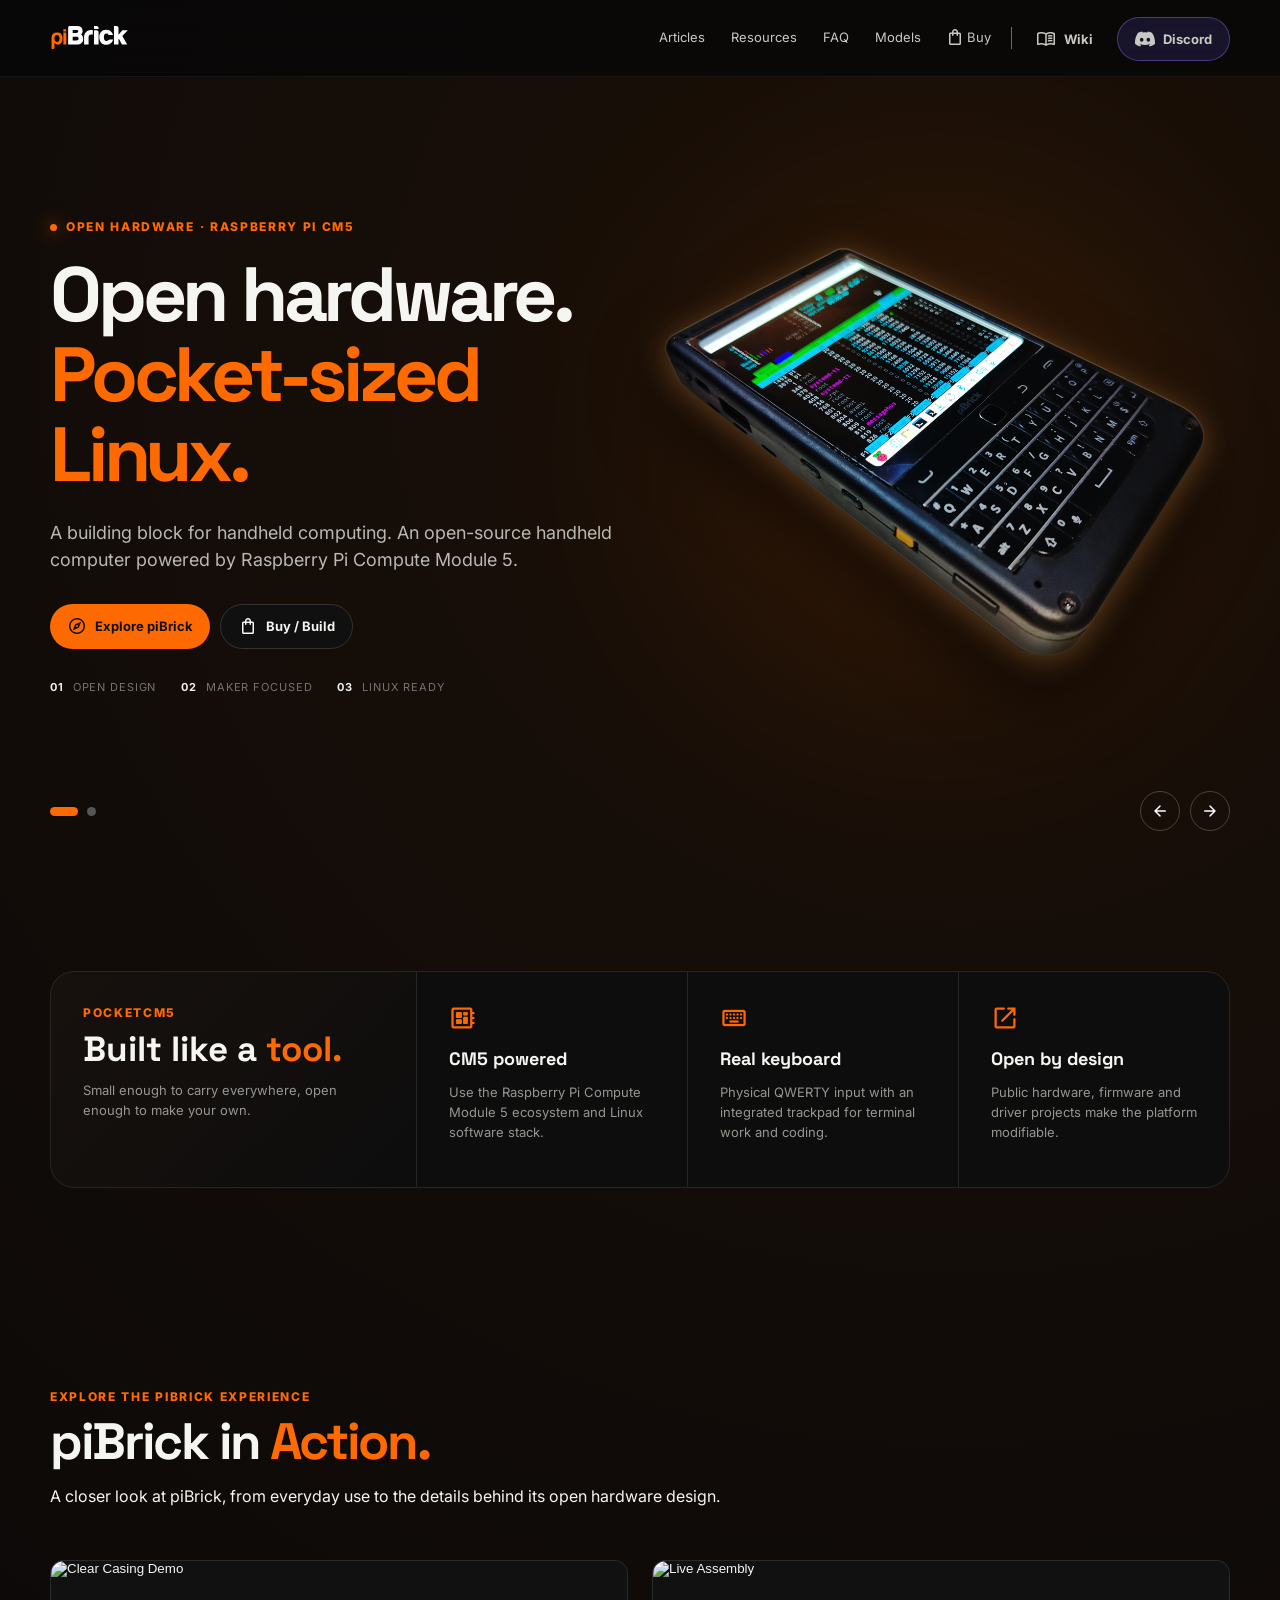
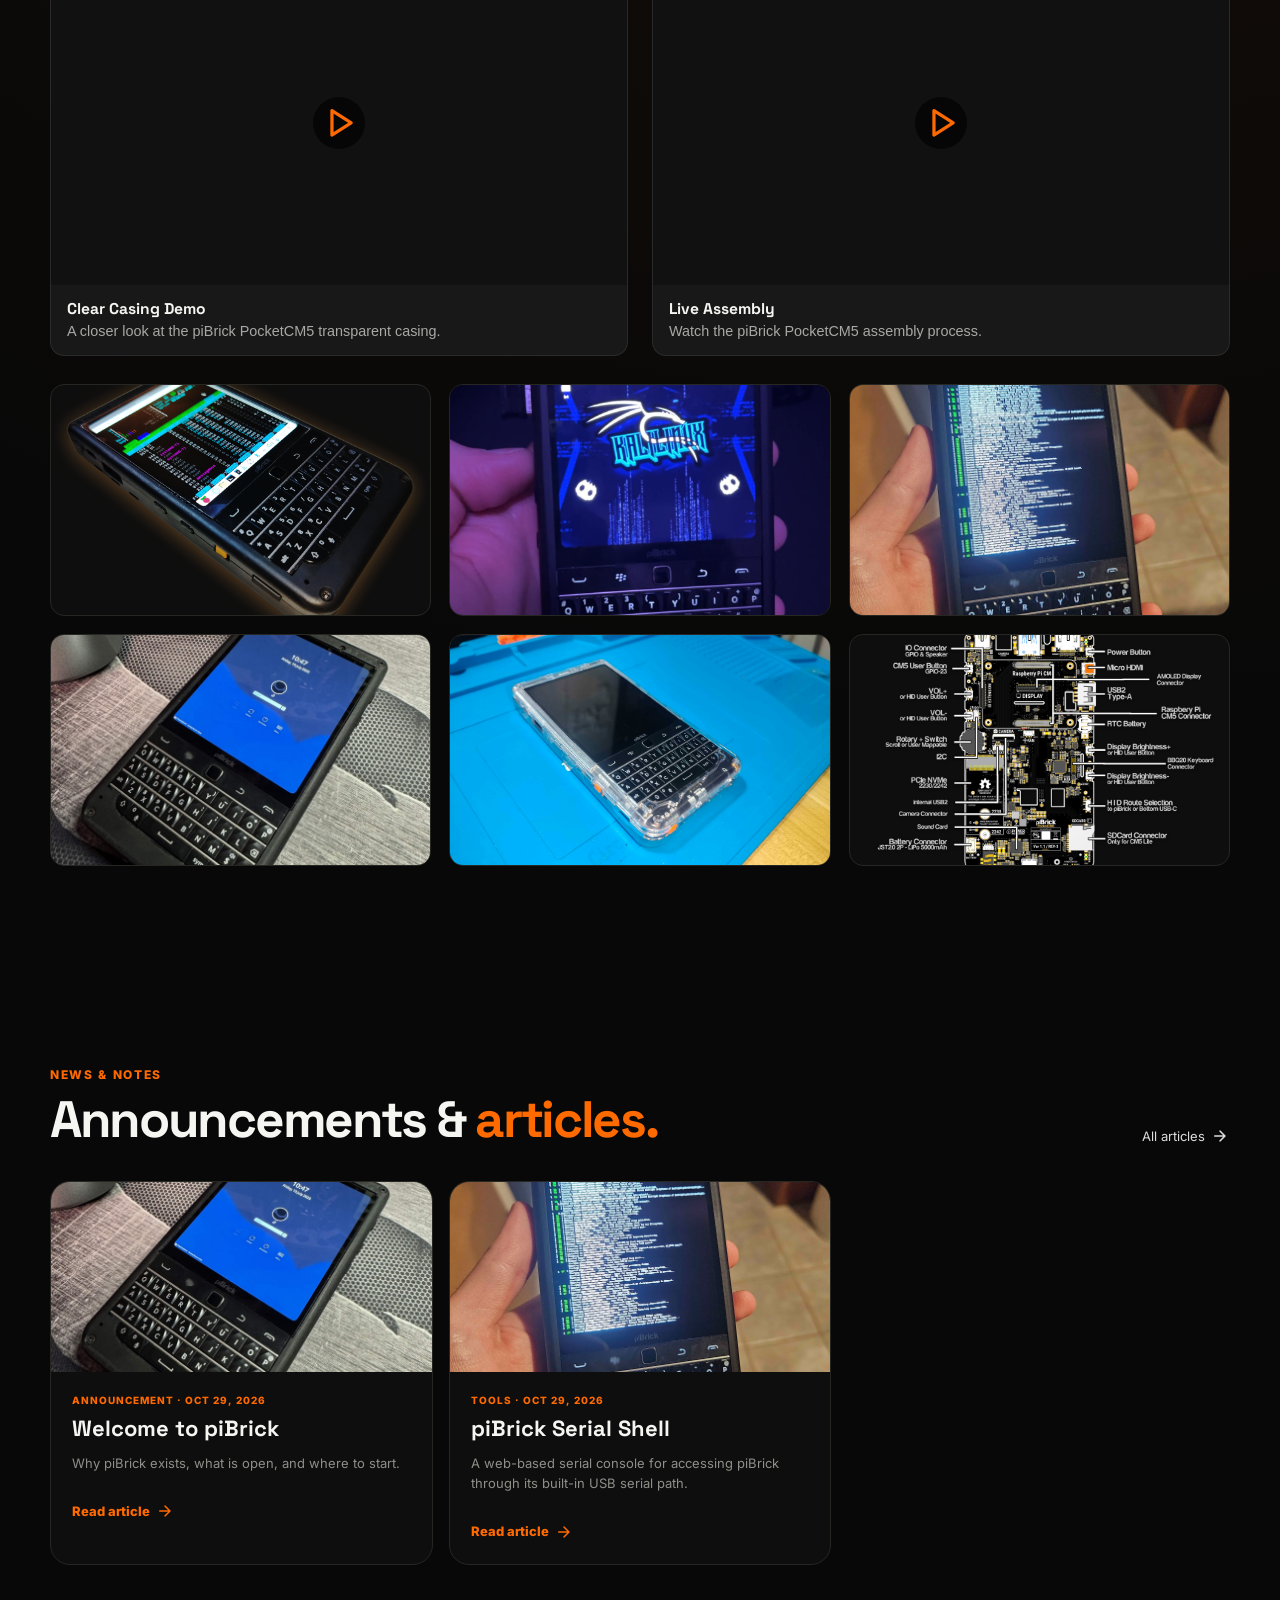
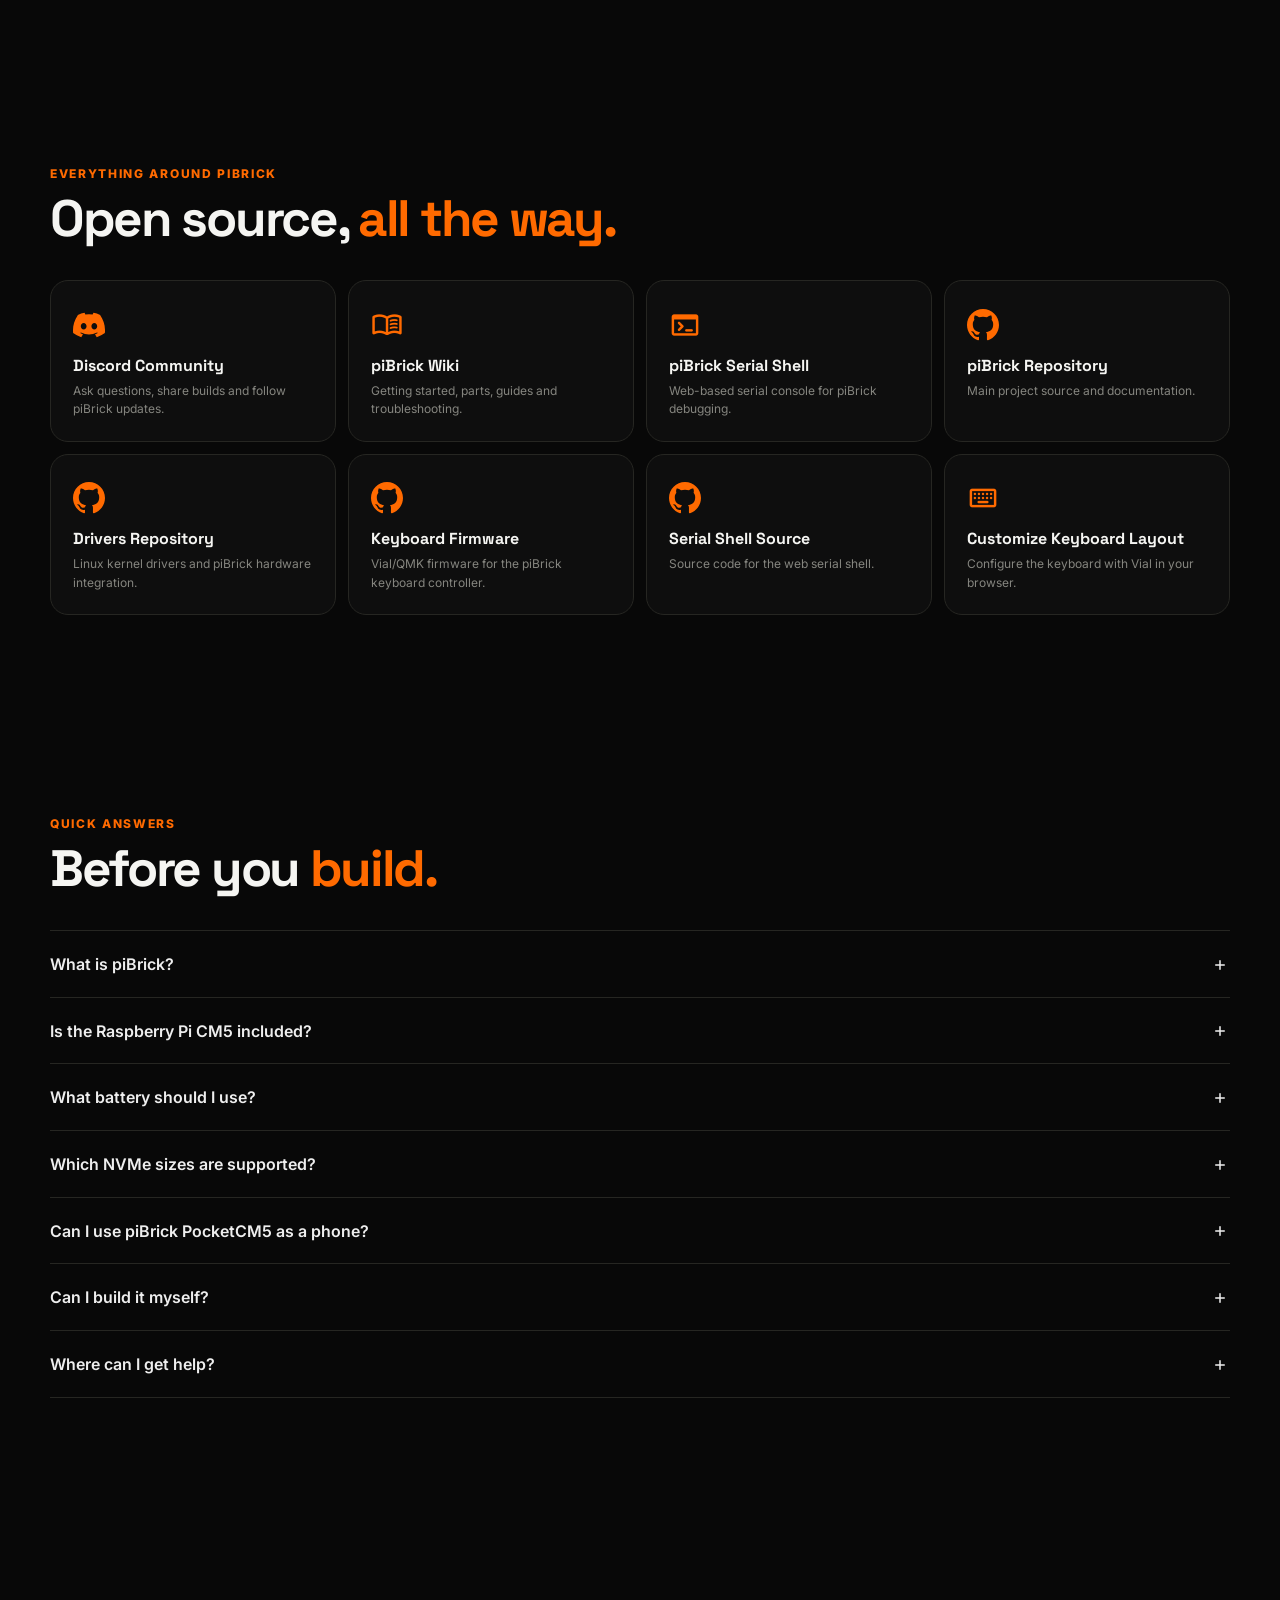
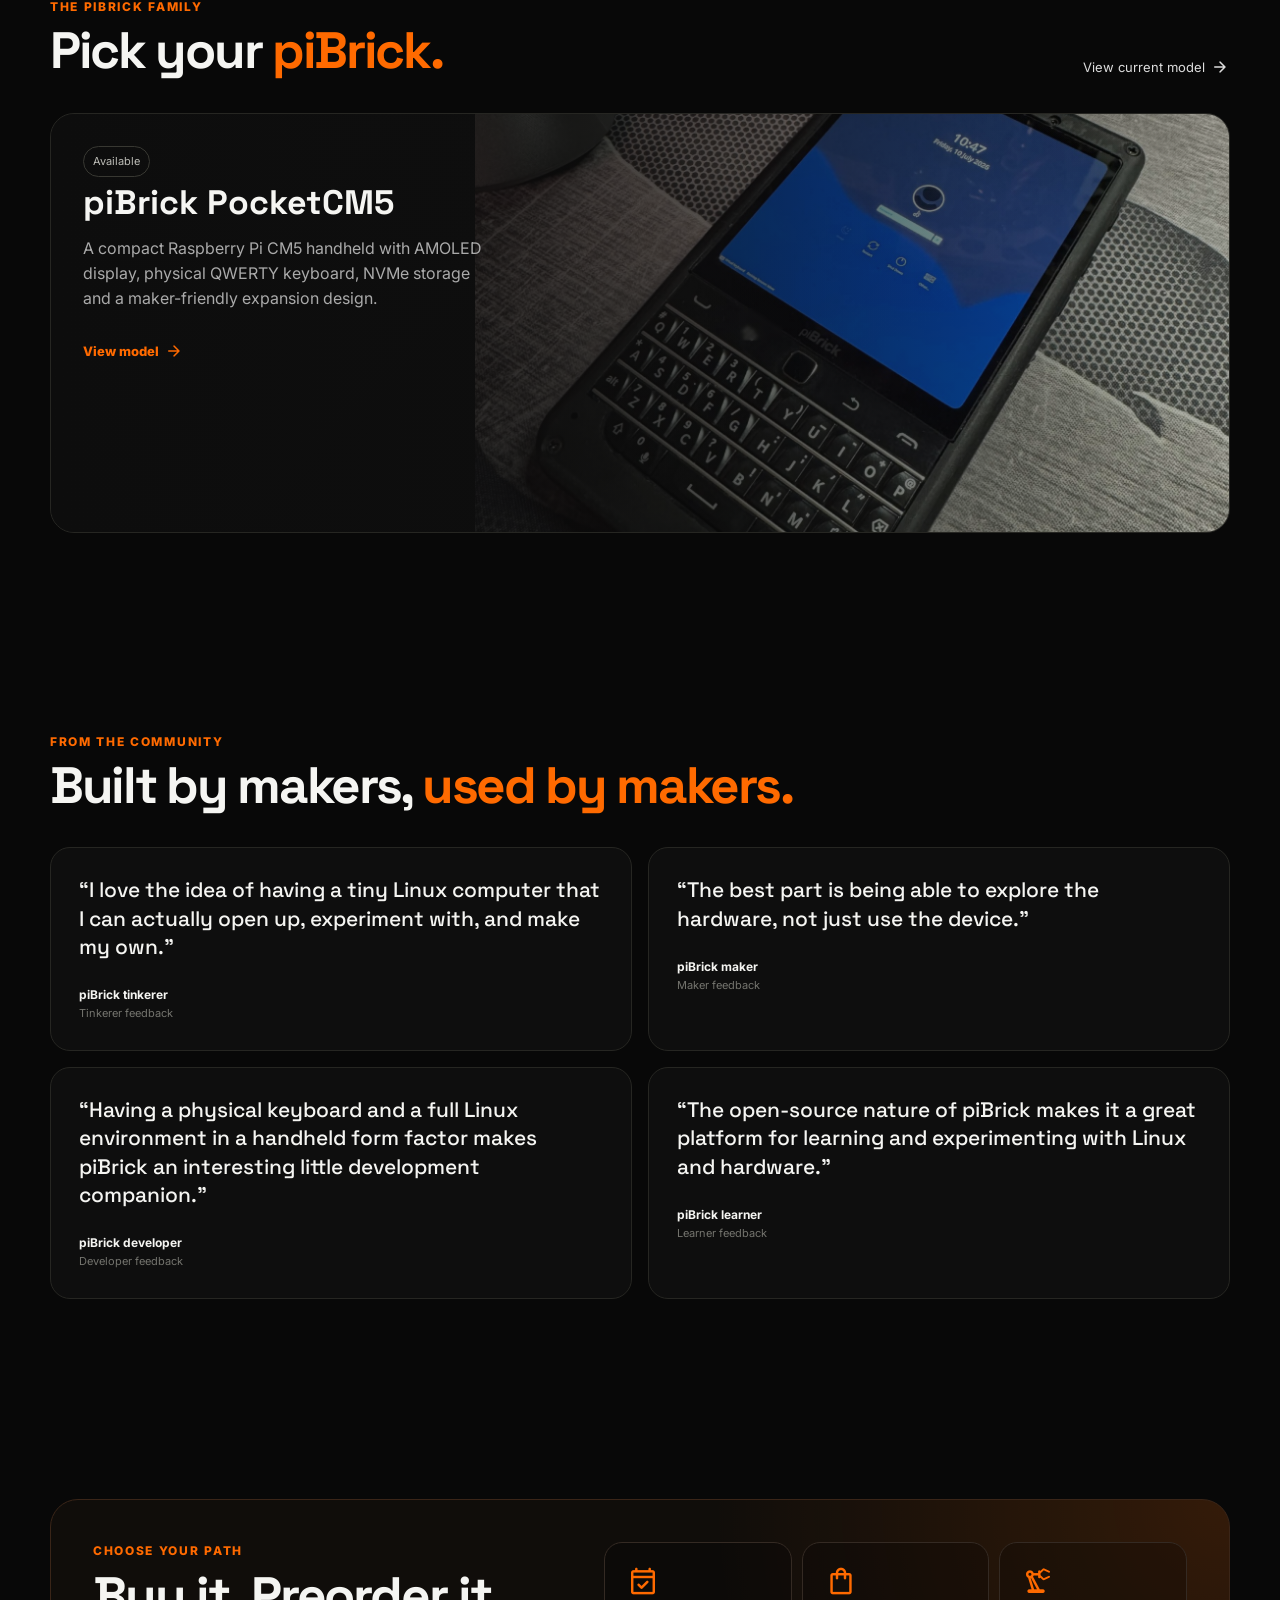
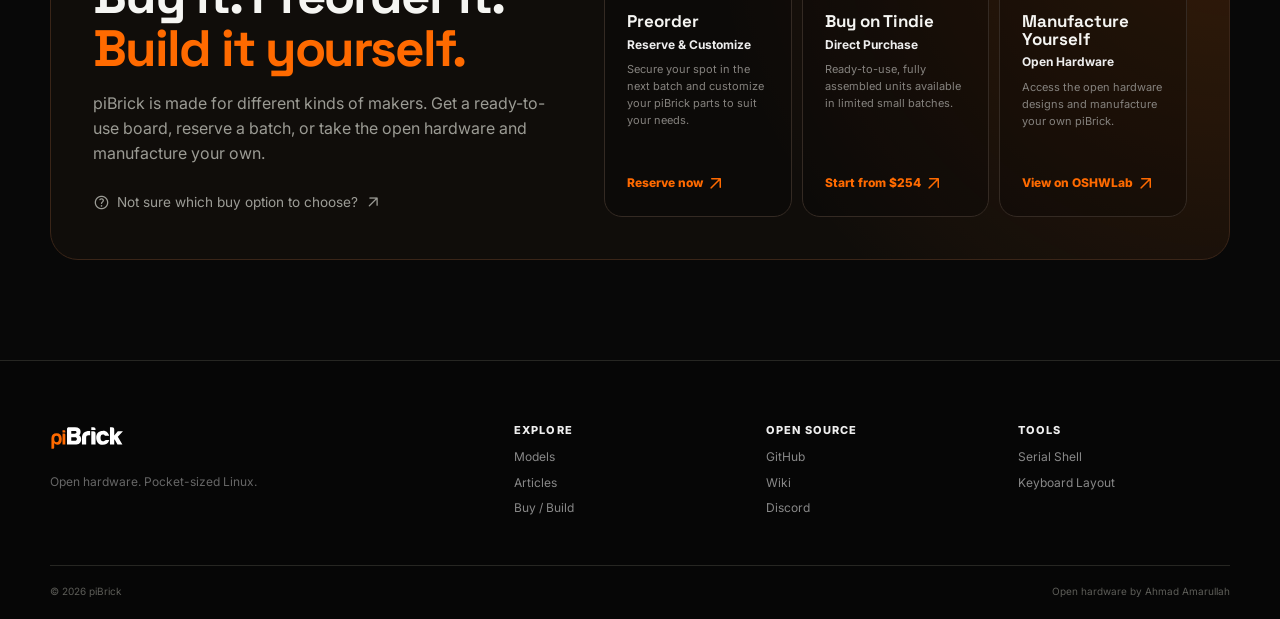
==== index.html @ 91a8fe5e "first commit" ====
<!doctype html>
<html lang="en">
  <head>
    <meta charset="utf-8" />
    <meta name="viewport" content="width=device-width, initial-scale=1" />
    <meta name="theme-color" content="#0b0b0b" />
    <meta
      name="description"
      content="piBrick — open hardware, pocket-sized Linux."
    />
    <title>piBrick — Open Hardware, Pocket-sized Linux</title>
    <link rel="icon" href="assets/images/pibrick-logo.svg" />
    <link rel="preconnect" href="https://fonts.googleapis.com" />
    <link rel="preconnect" href="https://fonts.gstatic.com" crossorigin />
    <link
      href="https://fonts.googleapis.com/css2?family=Inter:wght@400;500;600;700;800&family=Space+Grotesk:wght@500;600;700&display=swap"
      rel="stylesheet"
    />
    <link
      href="https://fonts.googleapis.com/css2?family=Material+Symbols+Rounded:opsz,wght,FILL,GRAD@20..48,500,0,0"
      rel="stylesheet"
    />
    <link rel="stylesheet" href="assets/css/style.css" />
  </head>
  <body data-page="home">
    <header class="site-header" id="top">
      <div class="container nav-wrap">
        <a class="brand" href="./"
          ><img src="assets/images/pibrick-logo.svg" alt="piBrick"
        /></a>
        <nav class="desktop-nav" aria-label="Main navigation">
          <a href="#articles">Articles</a
            ><a href="#links">Resources</a
          ><a href="#questions">FAQ</a
            ><a href="#models">Models</a
          ><a href="#buy"><span class="material-symbols-rounded">shopping_bag</span>Buy</a>
        </nav>
        <a
          class="nav-cta nav-cta-wiki"
          href="https://github.com/amarullz/pibrick/wiki"
          target="_blank"
          rel="noopener"
          ><span class="material-symbols-rounded">menu_book</span> Wiki</a
        >
        <a
          class="nav-cta nav-cta-discord"
          href="https://discord.gg/e9qUdJ4aVr"
          target="_blank"
          rel="noopener"
          ><span class="material-symbols-rounded">discord</span> Discord</a
        >
      </div>
    </header>

    <main>
      <section class="hero section-pad" id="hero">
        <div class="container hero-grid">
          <div class="hero-copy" id="heroCopy">
            <!-- Rendered from site.json -->
          </div>

          <div class="hero-art" id="heroArt">
            <div class="glow"></div>
            <img id="heroImage" src="" alt="" />
          </div>
        </div>

        <div class="container hero-navigation">
          <div class="hero-dots" id="heroDots"></div>

          <div class="hero-arrows">
            <button type="button" id="heroPrev" aria-label="Previous slide">
              <span class="material-symbols-rounded">arrow_back</span>
            </button>
            <button type="button" id="heroNext" aria-label="Next slide">
              <span class="material-symbols-rounded">arrow_forward</span>
            </button>
          </div>
        </div>
      </section>

      <section class="feature-strip section-pad">
        <div class="container feature-grid">
          <div class="feature-intro">
            <div class="kicker">PocketCM5</div>
            <h2>Built like a <span>tool.</span></h2>
            <p>
              Small enough to carry everywhere, open enough to make your own.
            </p>
          </div>
          <div class="feature-card">
            <span class="material-symbols-rounded">developer_board</span>
            <h3>CM5 powered</h3>
            <p>
              Use the Raspberry Pi Compute Module 5 ecosystem and Linux software
              stack.
            </p>
          </div>
          <div class="feature-card">
            <span class="material-symbols-rounded">keyboard</span>
            <h3>Real keyboard</h3>
            <p>
              Physical QWERTY input with an integrated trackpad for terminal
              work and coding.
            </p>
          </div>
          <div class="feature-card">
            <span class="material-symbols-rounded">open_in_new</span>
            <h3>Open by design</h3>
            <p>
              Public hardware, firmware and driver projects make the platform
              modifiable.
            </p>
          </div>
        </div>
      </section>

      <section class="section-pad" id="homeVideosSection">
        <div class="container">
          <div class="section-head">
            <div>
              <div class="kicker">Explore the piBrick experience</div>
              <h2>piBrick in <span>Action.</span></h2>
              <p>A closer look at piBrick, from everyday use to the details behind its open hardware design.</p>
            </div>
          </div>

          <div class="video-grid" id="homeVideosGrid"></div>
          <div class="home-gallery" id="homeGalleryGrid"></div>
        </div>
      </section>

      <section class="articles section-pad" id="articles">
        <div class="container">
          <div class="section-head">
            <div>
              <div class="kicker">News & notes</div>
              <h2>Announcements & <span>articles.</span></h2>
            </div>
            <a class="text-link" href="articles.html"
              >All articles
              <span class="material-symbols-rounded">arrow_forward</span></a
            >
          </div>
          <div id="articlesGrid" class="article-grid"></div>
        </div>
      </section>

      <section class="resources section-pad" id="links">
        <div class="container">
          <div class="section-head">
            <div>
              <div class="kicker">Everything around piBrick</div>
              <h2>Open source, <span>all the way.</span></h2>
            </div>
          </div>
          <div id="linksGrid" class="resource-grid"></div>
        </div>
      </section>

      <section class="questions section-pad" id="questions">
        <div class="container">
          <div class="section-head">
            <div>
              <div class="kicker">Quick answers</div>
              <h2>Before you <span>build.</span></h2>
            </div>
          </div>
          <div id="questionsList" class="accordion"></div>
        </div>
      </section>

      <section class="models section-pad" id="models">
        <div class="container">
          <div class="section-head">
            <div>
              <div class="kicker">The piBrick family</div>
              <h2>Pick your <span>piBrick.</span></h2>
            </div>
            <a class="text-link" href="model.html?id=pocketcm5"
              >View current model
              <span class="material-symbols-rounded">arrow_forward</span></a
            >
          </div>
          <div id="modelCards" class="model-grid"></div>
        </div>
      </section>

      <section class="testimonials section-pad">
        <div class="container">
          <div class="section-head">
            <div>
              <div class="kicker">From the community</div>
              <h2>Built by makers, <span>used by makers.</span></h2>
            </div>
          </div>
          <div id="testimonialsGrid" class="testimonial-grid"></div>
        </div>
      </section>

      <section class="buy section-pad" id="buy">
        <div class="container">
          <div class="buy-panel">
            <div class="buy-copy">
              <div class="kicker">Choose your path</div>
              <h2>Buy it. Preorder it.<br /><span>Build it yourself.</span></h2>
              <p>
                piBrick is made for different kinds of makers. Get a
                ready-to-use board, reserve a batch, or take the open hardware
                and manufacture your own.
              </p>
              <a
                class="buy-guide-link"
                href="https://github.com/amarullz/pibrick/wiki/Where-to-Buy-piBrick"
                target="_blank"
                rel="noopener"
              >
                <span class="material-symbols-rounded">help</span>
                Not sure which buy option to choose?
                <span class="material-symbols-rounded">arrow_outward</span>
              </a>
            </div>
            <div id="buyGrid" class="buy-grid"></div>
          </div>
        </div>
      </section>
    </main>

    <footer class="site-footer">
      <div class="container footer-grid">
        <div>
          <img
            class="footer-logo"
            src="assets/images/pibrick-logo.svg"
            alt="piBrick"
          />
          <p>Open hardware. Pocket-sized Linux.</p>
        </div>
        <div>
          <span class="footer-title">Explore</span><a href="#models">Models</a
          ><a href="#articles">Articles</a><a href="#buy">Buy / Build</a>
        </div>
        <div>
          <span class="footer-title">Open source</span
          ><a href="https://github.com/amarullz/pibrick">GitHub</a
          ><a href="https://github.com/amarullz/pibrick/wiki">Wiki</a
          ><a href="https://discord.gg/e9qUdJ4aVr">Discord</a>
        </div>
        <div>
          <span class="footer-title">Tools</span
          ><a href="https://serial.amarullz.com/">Serial Shell</a
          ><a href="https://vial.rocks/">Keyboard Layout</a>
        </div>
      </div>
      <div class="container footer-bottom">
        <span>© <span id="year"></span> piBrick</span
        ><span>Open hardware by Ahmad Amarullah</span>
      </div>
    </footer>

    <div class="lightbox" id="lightbox" hidden>
      <button class="lightbox-close" aria-label="Close">
        <span class="material-symbols-rounded">close</span>
      </button>

      <img src="" alt="">

      <!-- Navigation buttons are created by openLightbox() -->
    </div>

    <script src="assets/js/app.js?v1"></script>
  </body>
</html>
---- assets/css/style.css ----
:root {
  --bg: #080808;
  --panel: #101010;
  --panel2: #151515;
  --text: #f5f5f2;
  --muted: #9c9c96;
  --line: #262622;
  --orange: #ff6a00;
  --orange2: #ff8a33;
  --max: 1180px;
  --radius: 24px;
}
* {
  box-sizing: border-box;
}
html {
  scroll-behavior: smooth;
}
body {
  margin: 0;
  background:
    radial-gradient(circle at 75% 5%, rgba(255, 106, 0, 0.08), transparent 30%),
    var(--bg);
  color: var(--text);
  font-family: Inter, system-ui, sans-serif;
  line-height: 1.55;
}
a {
  color: inherit;
  text-decoration: none;
}
img {
  max-width: 100%;
  display: block;
}
.container {
  width: min(var(--max), calc(100% - 40px));
  margin: auto;
}
.narrow {
  max-width: 900px;
}
.section-pad {
  padding: 100px 0;
}
.site-header {
  position: sticky;
  top: 0;
  z-index: 30;
  background: rgba(8, 8, 8, 0.84);
  backdrop-filter: blur(16px);
  border-bottom: 1px solid rgba(255, 255, 255, 0.06);
}
.nav-wrap {
  height: 76px;
  display: flex;
  align-items: center;
  gap: 6px;
}
.brand {
  width: 112px;
}
.brand img {
  width: 100%;
  height: 48px;
  object-fit: contain;
  object-position: left center;
}
.desktop-nav {
  display: flex;
  gap: 26px;
  margin-left: auto;
  padding-right: 20px;
  border-right: 1px solid rgba(255, 255, 255, 0.4);
}
.desktop-nav a {
  font-size: 13px;
  color: #c9c9c4;
}
.desktop-nav a .material-symbols-rounded{
  transform: translate(-2px,-2px);
}
.desktop-nav a:hover {
  color: #fff;
}
.nav-cta,
.btn {
  display: inline-flex;
  align-items: center;
  gap: 8px;
  border-radius: 999px;
  padding: 11px 17px;
  font-size: 13px;
  font-weight: 700;
}
.nav-cta {
  border: 1px solid #333;
  color: #c9c9c4;
  transform: translateY(1px);
}
.nav-cta {
  transition:
    background 0.25s ease,
    border-color 0.25s ease,
    color 0.25s ease,
    box-shadow 0.25s ease,
    transform 0.25s ease;
}

/* Wiki - Blue */
.nav-cta-wiki{
  border-color: transparent;
  background: rgba(255, 140, 50, 0);
}
.nav-cta-wiki:hover {
  color: #ffddaa;
  background: rgba(255, 140, 50, 0.14);
  border-color: rgba(255, 150, 60, 0.7);
  box-shadow:
    0 0 12px rgba(255, 140, 50, 0.2),
    0 4px 14px rgba(255, 120, 30, 0.18);
  transform: translateY(-3px);
}

/* Discord - Purple */
.nav-cta-discord{
  background: rgba(114, 90, 255, 0.14);
  border-color: rgba(140, 120, 255, 0.4);
}
.nav-cta-discord:hover {
  color: #c5b5ff;
  background: rgba(114, 90, 255, 0.24);
  border-color: rgba(140, 120, 255, 0.7);
  box-shadow:
    0 0 12px rgba(114, 90, 255, 0.25),
    0 4px 14px rgba(114, 90, 255, 0.2);
  transform: translateY(-3px);
}

.nav-cta:active {
  transform: translateY(-1px);
}
.material-symbols-rounded {
  font-size: 20px;
  line-height: 1;
  vertical-align: middle;
}
.hero {
  padding-top: 70px;
  min-height: 700px;
  overflow: hidden;
}
.hero-grid {
  display: grid;
  grid-template-columns: 1fr 1fr;
  align-items: center;
  min-height: 620px;
}
.hero-copy {
  position: relative;
  z-index: 2;
}
.eyebrow,
.kicker {
  color: var(--orange);
  font-size: 12px;
  font-weight: 800;
  text-transform: uppercase;
  letter-spacing: 0.14em;
}
.eyebrow {
  display: flex;
  align-items: center;
  gap: 9px;
}
.status-dot {
  width: 7px;
  height: 7px;
  background: var(--orange);
  border-radius: 50%;
  box-shadow: 0 0 18px var(--orange);
}
h1,
h2,
h3 {
  font-family: "Space Grotesk", Inter, sans-serif;
  line-height: 1.04;
  margin: 0;
}
h1 {
  font-size: clamp(48px, 6vw, 86px);
  letter-spacing: -0.055em;
  margin: 18px 0 24px;
}
h1 em,
h2 span,
.page-hero span {
  font-style: normal;
  color: var(--orange);
}
.hero-lead {
  font-size: 18px;
  color: #b9b9b2;
  max-width: 590px;
}
.hero-actions {
  display: flex;
  gap: 10px;
  margin: 30px 0;
}
.btn-primary {
  background: var(--orange);
  color: #111;
}
.btn-primary:hover {
  background: var(--orange2);
}
.btn-ghost {
  border: 1px solid #333;
  background: #101010;
}
.hero-meta {
  display: flex;
  gap: 25px;
  color: #74746e;
  font-size: 11px;
  text-transform: uppercase;
  letter-spacing: 0.08em;
}
.hero-meta b {
  color: #eee;
  margin-right: 5px;
}
.hero-art {
  position: relative;
  height: 620px;
  display: flex;
  align-items: center;
  justify-content: center;
}
.hero-art .glow {
  position: absolute;
  width: 470px;
  height: 470px;
  border-radius: 50%;
  background: var(--orange);
  filter: blur(130px);
  opacity: 0.12;
}
.hero-art img {
  position: relative;
  z-index: 1;
  width: min(100%, 600px);
  max-height: 640px;
  object-fit: contain;
  filter: drop-shadow(0 35px 35px rgba(0, 0, 0, 0.65));
}
.section-head {
  display: flex;
  justify-content: space-between;
  align-items: end;
  gap: 25px;
  margin-bottom: 35px;
}
.section-head h2 {
  font-size: clamp(34px, 4vw, 54px);
  letter-spacing: -0.045em;
  margin-top: 8px;
}
.text-link {
  display: inline-flex;
  align-items: center;
  gap: 5px;
  color: #ddd;
  font-size: 13px;
}
.text-link:hover {
  color: var(--orange);
}
.model-grid {
  display: grid;
  grid-template-columns: repeat(1, 1fr);
  gap: 18px;
}
.model-card {
  min-height: 420px;
  position: relative;
  overflow: hidden;
  border: 1px solid var(--line);
  border-radius: var(--radius);
  background: linear-gradient(145deg, #131313, #0d0d0d);
  padding: 32px;
}
.model-card-image {
  position: absolute;
  inset: 0;
  display: flex;
  align-items: flex-end;
  justify-content: flex-end;
}
.model-card-image:after {
  content: "";
  position: absolute;
  inset: 0;
  background: linear-gradient(
    90deg,
    #0d0d0d 0%,
    rgba(13, 13, 13, 0.75) 42%,
    rgba(13, 13, 13, 0.05) 100%
  );
}
.model-card-image img {
  height: 100%;
  width: 64%;
  object-fit: cover;
  object-position: center;
  opacity: 0.75;
}
.model-card-content {
  position: relative;
  z-index: 2;
  max-width: 55%;
}
.model-card h3 {
  font-size: 34px;
  margin: 8px 0 12px;
}
.model-card p {
  color: #aaa;
  max-width: 400px;
}
.tag {
  display: inline-flex;
  padding: 6px 9px;
  border: 1px solid #383832;
  border-radius: 999px;
  color: #bcbcb6;
  font-size: 11px;
}
.card-link {
  display: inline-flex;
  align-items: center;
  gap: 5px;
  color: var(--orange);
  font-size: 13px;
  font-weight: 800;
  margin-top: 15px;
}
.feature-strip {
  padding-top: 40px;
}
.feature-grid {
  display: grid;
  grid-template-columns: 1.35fr repeat(3, 1fr);
  gap: 1px;
  border: 1px solid var(--line);
  background: var(--line);
  border-radius: var(--radius);
  overflow: hidden;
}
.feature-grid > * {
  background: #0d0d0d;
  padding: 32px;
}
.feature-intro {
  background: linear-gradient(135deg, #17110d, #0d0d0d) !important;
}
.feature-intro h2 {
  font-size: 35px;
  margin: 8px 0 10px;
}
.feature-intro p,
.feature-card p {
  color: #969690;
  font-size: 13px;
}
.feature-card .material-symbols-rounded {
  color: var(--orange);
  font-size: 28px;
  margin-bottom: 18px;
}
.feature-card h3 {
  font-size: 18px;
}
.accordion {
  border-top: 1px solid var(--line);
}
.faq {
  border-bottom: 1px solid var(--line);
}
.faq button {
  width: 100%;
  border: 0;
  background: none;
  color: #eee;
  display: flex;
  align-items: center;
  justify-content: space-between;
  text-align: left;
  padding: 22px 0;
  font: 600 16px Inter;
  cursor: pointer;
}
.faq-answer {
  max-height: 0;
  overflow: hidden;
  color: #92928c;
  font-size: 14px;
  transition: max-height 0.25s ease;
}
.faq.open .faq-answer {
  max-height: 200px;
  padding: 0 50px 22px 0;
}
.faq .icon {
  transition: transform 0.2s;
}
.faq.open .icon {
  transform: rotate(45deg);
}
.resource-grid {
  display: grid;
  grid-template-columns: repeat(4, 1fr);
  gap: 12px;
}
.resource {
  padding: 22px;
  border: 1px solid var(--line);
  border-radius: 18px;
  background: #0e0e0e;
  transition: 0.2s;
}
.resource:hover {
  border-color: #45453f;
  transform: translateY(-2px);
}
.resource .icon {
  color: var(--orange);
  font-size: 25px;
}
.resource .icon .material-symbols-rounded{
  font-size: 32px;
}
.resource h3 {
  font-size: 16px;
  margin: 16px 0 7px;
}
.resource p {
  font-size: 12px;
  color: #85857f;
  margin: 0;
}
.article-grid {
  display: grid;
  grid-template-columns: repeat(3, 1fr);
  gap: 16px;
}
.article-card {
  border: 1px solid var(--line);
  border-radius: 20px;
  overflow: hidden;
  background: #0e0e0e;
}
.article-card img {
  width: 100%;
  height: 190px;
  object-fit: cover;
}
.article-card-body {
  padding: 21px;
}
.article-card .date {
  font-size: 10px;
  color: var(--orange);
  text-transform: uppercase;
  letter-spacing: 0.1em;
  font-weight: 800;
}
.article-card h3 {
  font-size: 22px;
  margin: 9px 0;
}
.article-card p {
  font-size: 13px;
  color: #8f8f89;
}
.buy-panel {
  border: 1px solid #3a2518;
  border-radius: 28px;
  background:
    radial-gradient(circle at 100% 0, rgba(255, 106, 0, 0.15), transparent 42%),
    #100d0a;
  padding: 42px;
  display: grid;
  grid-template-columns: 1fr 1.25fr;
  gap: 45px;
}
.buy-copy h2 {
  font-size: clamp(35px, 4vw, 55px);
  margin: 8px 0 16px;
  letter-spacing: -0.04em;
}
.buy-copy p {
  color: #9b9b94;
  max-width: 500px;
}
.buy-grid {
  display: grid;
  grid-template-columns: repeat(3, 1fr);
  gap: 10px;
}
.buy-card {
  display: flex;
  flex-direction: column;
  padding: 22px;
  border: 1px solid #342a23;
  border-radius: 18px;
  background: rgba(0, 0, 0, 0.24);
}
.buy-card .icon {
  color: var(--orange);
}
.buy-card .icon .material-symbols-rounded{
  font-size: 32px;
}
.buy-card h3 {
  font-size: 17px;
  margin: 16px 0 5px;
}
.buy-card .price {
  font-size: 12px;
  color: #eee;
  font-weight: 700;
}
.buy-card p {
  font-size: 11px;
  color: #85827e;
  margin: 7px 0 20px;
}
.buy-card a {
  margin-top: auto;
  color: var(--orange);
  font-size: 12px;
  font-weight: 800;
}
.testimonial-grid {
  display: grid;
  grid-template-columns: repeat(2, 1fr);
  gap: 16px;
}
.testimonial {
  padding: 28px;
  border: 1px solid var(--line);
  border-radius: 20px;
  background: #0e0e0e;
}
.testimonial blockquote {
  font: 500 21px/1.35 "Space Grotesk";
  margin: 0 0 25px;
}
.testimonial .name {
  font-size: 12px;
  font-weight: 700;
}
.testimonial .meta {
  font-size: 11px;
  color: #74746e;
}
.site-footer {
  border-top: 1px solid var(--line);
  padding: 55px 0 20px;
  background: #060606;
}
.footer-grid {
  display: grid;
  grid-template-columns: 2fr repeat(3, 1fr);
  gap: 40px;
}
.footer-logo {
  width: 120px;
  height: 45px;
  object-fit: contain;
  object-position: left center;
}
.site-footer p {
  color: #666;
  font-size: 12px;
}
.site-footer a {
  display: block;
  color: #888;
  font-size: 12px;
  margin: 7px 0;
}
.site-footer a:hover {
  color: #fff;
}
.footer-title {
  font-size: 11px;
  text-transform: uppercase;
  letter-spacing: 0.1em;
  color: #eee;
  font-weight: 800;
}
.footer-bottom {
  display: flex;
  justify-content: space-between;
  gap: 20px;
  border-top: 1px solid var(--line);
  margin-top: 40px;
  padding-top: 18px;
  color: #5d5d58;
  font-size: 10px;
}
.page-hero {
  padding-bottom: 30px;
}
.page-hero h1 {
  font-size: clamp(48px, 7vw, 76px);
  margin: 15px 0;
}
.page-hero p {
  color: #8f8f89;
}
.back-link {
  display: inline-flex;
  align-items: center;
  gap: 6px;
  color: #888;
  font-size: 12px;
  margin-bottom: 35px;
}
.article-head h1 {
  font-size: clamp(42px, 6vw, 70px);
  margin: 12px 0;
}
.article-head .date {
  color: var(--orange);
  font-size: 11px;
  font-weight: 800;
  text-transform: uppercase;
  letter-spacing: 0.1em;
}
.article-cover {
  margin: 30px 0;
  border-radius: 22px;
  width: 100%;
  max-height: 560px;
  object-fit: cover;
  border: 1px solid var(--line);
}
.markdown {
  font-size: 17px;
  color: #c1c1bb;
}
.markdown h1,
.markdown h2,
.markdown h3 {
  color: #fff;
  margin: 40px 0 15px;
}
.markdown h1 {
  font-size: 42px;
}
.markdown h2 {
  font-size: 30px;
}
.markdown h3 {
  font-size: 22px;
}
.markdown p {
  margin: 0 0 18px;
}
.markdown a {
  color: var(--orange);
  text-decoration: underline;
}
.markdown code {
  background: #151515;
  border: 1px solid #272722;
  border-radius: 5px;
  padding: 2px 6px;
}
.markdown pre {
  background: #111;
  border: 1px solid #252520;
  padding: 18px;
  border-radius: 12px;
  overflow: auto;
}
.markdown blockquote {
  border-left: 3px solid var(--orange);
  margin: 25px 0;
  padding: 3px 20px;
  color: #999;
}
.model-hero {
  padding: 75px 0 35px;
}
.model-hero-grid {
  display: grid;
  grid-template-columns: 1fr 1fr;
  gap: 40px;
  align-items: center;
}
.model-hero h1 {
  font-size: clamp(45px, 6vw, 75px);
  margin: 10px 0 18px;
}
.model-hero p {
  color: #aaa;
  max-width: 600px;
}
.model-hero-image {
  height: 600px;
  display: flex;
  align-items: center;
  justify-content: center;
}
.model-hero-image img {
  max-height: 600px;
  object-fit: contain;
  filter: drop-shadow(0 35px 35px rgba(0, 0, 0, 0.55));
}
.pill-row {
  display: flex;
  flex-wrap: wrap;
  gap: 8px;
  margin: 22px 0;
}
.pill {
  border: 1px solid #333;
  border-radius: 999px;
  padding: 7px 10px;
  font-size: 11px;
  color: #aaa;
}
.spec-layout {
  display: grid;
  grid-template-columns: 1.1fr 0.9fr;
  gap: 40px;
}
.spec-table {
  border-top: 1px solid var(--line);
}
.spec-row {
  display: grid;
  grid-template-columns: 150px 1fr;
  gap: 20px;
  padding: 14px 0;
  border-bottom: 1px solid var(--line);
  font-size: 13px;
}
.spec-row strong {
  color: #eee;
}
.spec-row span {
  color: #90908a;
}
.gallery {
  display: grid;
  grid-template-columns: repeat(3, 1fr);
  gap: 12px;
}
.gallery-item {
  border: 1px solid var(--line);
  border-radius: 16px;
  overflow: hidden;
  background: #0e0e0e;
  cursor: zoom-in;
}
.gallery-item img {
  width: 100%;
  height: 230px;
  object-fit: cover;
}
.gallery-item span {
  display: block;
  padding: 10px 12px;
  font-size: 11px;
  color: #888;
}
.model-buy {
  display: grid;
  grid-template-columns: repeat(3, 1fr);
  gap: 12px;
}
.lightbox {
  position: fixed;
  inset: 0;
  background: rgba(0, 0, 0, 0.92);
  z-index: 100;
  display: flex;
  align-items: center;
  justify-content: center;
  padding: 50px;
}
.lightbox[hidden] {
  display: none;
}
.lightbox img {
  max-width: 95vw;
  max-height: 90vh;
  object-fit: contain;
}
.lightbox-close {
  position: absolute;
  right: 25px;
  top: 25px;
  background: #181818;
  color: #fff;
  border: 1px solid #333;
  border-radius: 50%;
  width: 44px;
  height: 44px;
  cursor: pointer;
}
.loading {
  color: #777;
  padding: 40px 0;
}
.error {
  color: #ff9870;
  padding: 30px 0;
}
@media (max-width: 350px) {
  .nav-cta span{
    display: none;
  }
  .nav-cta{
    font-size: 12px;
  }
}
@media (max-width: 900px) {
  .desktop-nav {
    display: none;
  }
  .brand{
    width: 100%;
  }
  .hero-grid,
  .model-hero-grid,
  .buy-panel,
  .spec-layout {
    grid-template-columns: 1fr;
  }
  .hero {
    padding-top: 35px;
  }
  .hero-art {
    height: 480px;
    order: -1;
  }
  .hero-copy {
    margin-top: -20px;
  }
  .resource-grid {
    grid-template-columns: repeat(2, 1fr);
  }
  .article-grid {
    grid-template-columns: repeat(2, 1fr);
  }
  .feature-grid {
    grid-template-columns: 1fr 1fr;
  }
  .feature-intro {
    grid-column: 1/-1;
  }
  .buy-grid {
    grid-template-columns: 1fr;
  }
  .model-hero-image {
    height: 470px;
  }
  .model-hero-image img {
    max-height: 470px;
  }
  .gallery {
    grid-template-columns: repeat(2, 1fr);
  }
  .model-buy {
    grid-template-columns: 1fr;
  }
  .footer-grid {
    grid-template-columns: 1fr 1fr;
  }
}
@media (max-width: 620px) {
  .container {
    width: min(var(--max), calc(100% - 26px));
  }
  .section-pad {
    padding: 70px 0;
  }
  .nav-wrap {
    height: 64px;
  }
  .hero {
    min-height: auto;
  }
  .hero-art {
    height: 390px;
  }
  .hero-art img {
    max-height: 390px;
  }
  .hero-meta {
    flex-direction: column;
    gap: 7px;
  }
  .model-grid,
  .article-grid,
  .testimonial-grid,
  .resource-grid,
  .gallery {
    grid-template-columns: 1fr;
  }
  .model-card {
    min-height: 440px;
  }
  .model-card-content {
    max-width: 80%;
  }
  .model-card-image img {
    width: 100%;
    opacity: 0.35;
  }
  .feature-grid {
    grid-template-columns: 1fr;
  }
  .feature-intro {
    grid-column: auto;
  }
  .buy-panel {
    padding: 25px;
  }
  .footer-grid {
    grid-template-columns: 1fr 1fr;
  }
  .footer-bottom {
    flex-direction: column;
  }
  .spec-row {
    grid-template-columns: 1fr;
    gap: 3px;
  }
  .gallery-item img {
    height: 260px;
  }
}

/* Hero slideshow transitions */
.hero-copy,
.hero-art img {
  transition: opacity 0.3s ease, transform 0.3s ease;
}

.hero-fade {
  opacity: 0;
  transform: translateY(8px);
}

/* Hero navigation */
.hero-navigation {
  display: flex;
  align-items: center;
  justify-content: space-between;
  margin-top: 24px;
}

.hero-dots {
  display: flex;
  align-items: center;
  gap: 9px;
}

.hero-dots button {
  width: 9px;
  height: 9px;
  padding: 0;
  border: 0;
  border-radius: 20px;
  background: #555;
  cursor: pointer;
  transition: all 0.3s ease;
}

.hero-dots button.active {
  width: 28px;
  background: var(--orange, #ff7800);
}

.hero-arrows {
  display: flex;
  gap: 10px;
}

.hero-arrows button {
  width: 40px;
  height: 40px;
  display: grid;
  place-items: center;
  border: 1px solid #444;
  border-radius: 50%;
  background: transparent;
  color: white;
  cursor: pointer;
  transition: all 0.2s ease;
}

.hero-arrows button:hover {
  background: var(--orange, #ff7800);
  border-color: var(--orange, #ff7800);
}

/* Mobile */
@media (max-width: 768px) {
  .hero-navigation {
    margin-top: 20px;
  }
}


/* YouTube video gallery */
.video-grid {
  display: grid;
  grid-template-columns: repeat(2, minmax(0, 1fr));
  gap: 24px;
}

.video-card {
  display: block;
  padding: 0;
  text-align: left;
  background: var(--surface, #181818);
  border: 1px solid rgba(255,255,255,.08);
  border-radius: 14px;
  overflow: hidden;
  cursor: pointer;
  color: inherit;
}

.video-thumbnail {
  position: relative;
  aspect-ratio: 16 / 9;
  overflow: hidden;
  background: #111;
}

.video-thumbnail img {
  width: 100%;
  height: 100%;
  object-fit: cover;
  transition: transform .3s ease;
}

.video-card:hover .video-thumbnail img {
  transform: scale(1.04);
}

.video-play {
  position: absolute;
  inset: 0;
  display: grid;
  place-items: center;
  color: white;
}

.video-play .material-symbols-rounded {
  font-size: 52px;
  background: rgba(0,0,0,.65);
  border-radius: 50%;
  color: var(--orange, #ff7800);
}

.video-info {
  padding: 16px;
}

.video-info h3 {
  margin: 0 0 6px;
}

.video-info p {
  margin: 0;
  opacity: .65;
  font-size: .9rem;
}

/* YouTube popup */
.video-lightbox {
  z-index: 10000;
}

.video-player {
  width: min(900px, 100vw);
  aspect-ratio: 16 / 9;
  background: #000;
}

.video-player iframe {
  width: 100%;
  height: 100%;
  border: 0;
}

@media (max-width: 650px) {
  .video-grid {
    grid-template-columns: 1fr;
  }
  .video-lightbox {
    padding: 20px 0 20px 0 !important;
    z-index: 10000;
  }
}


.buy-guide-link {
  display: inline-flex;
  align-items: center;
  gap: 7px;
  margin-top: 10px;
  color: var(--muted);
  font-size: 0.85rem;
  text-decoration: none;
  transition: color 0.25s ease, gap 0.25s ease;
}

.buy-guide-link .material-symbols-rounded {
  font-size: 17px;
}

.buy-guide-link:hover {
  color: var(--accent);
  gap: 10px;
}


.lightbox {
  position: fixed;
}

/* Image navigation */
.lightbox-nav {
  position: absolute;
  top: 50%;
  z-index: 10;
  transform: translateY(-50%);

  width: 48px;
  height: 48px;
  display: flex;
  align-items: center;
  justify-content: center;

  border: 1px solid rgba(255,255,255,0.2);
  border-radius: 50%;
  color: #fff;
  background: rgba(20,20,20,0.7);
  backdrop-filter: blur(8px);

  cursor: pointer;
  transition: all 0.25s ease;
}

.lightbox-nav:hover {
  background: var(--accent);
  border-color: var(--accent);
  box-shadow: 0 0 18px rgba(255,140,50,0.4);
}

.lightbox-nav:active {
  transform: translateY(-50%) scale(0.9);
}

.lightbox-nav .material-symbols-rounded {
  font-size: 30px;
}

.lightbox-prev {
  left: 24px;
}

.lightbox-next {
  right: 24px;
}

/* Homepage photo gallery */
.home-gallery {
  display: grid;
  grid-template-columns: repeat(3, 1fr);
  gap: 18px;
  margin-top: 28px;
}

.home-gallery .gallery-item {
  position: relative;
  overflow: hidden;
  padding: 0;
  text-align: left;
  cursor: pointer;
  border-radius: 14px;
}

.home-gallery .gallery-item img {
  display: block;
  width: 100%;
  aspect-ratio: 4 / 3;
  object-fit: cover;
  transition: transform 0.4s ease;
}

.home-gallery .gallery-item:hover img {
  transform: scale(1.05);
}

.home-gallery-info {
  padding: 15px 18px;
}

.home-gallery-info h3 {
  margin: 0 0 6px;
}

.home-gallery-info p {
  margin: 0;
  font-size: 0.88rem;
  color: var(--muted);
  line-height: 1.5;
}

/* Video subsection */
.showcase-subheading {
  margin-top: 56px;
  margin-bottom: 22px;
}

.showcase-subheading h3 {
  margin: 0 0 8px;
}

.showcase-subheading p {
  margin: 0;
  color: var(--muted);
}

@media (max-width: 768px) {
  .home-gallery {
    grid-template-columns: repeat(2, 1fr);
    gap: 12px;
  }
}

@media (max-width: 480px) {
  .home-gallery {
    grid-template-columns: 1fr;
  }
}


.lightbox-caption {
  position: absolute;
  left: 50%;
  bottom: 28px;
  transform: translateX(-50%);
  width: min(700px, calc(100% - 120px));
  text-align: center;
  color: #fff;
  z-index: 5;
  pointer-events: none;
  text-shadow: 0 2px 8px rgba(0, 0, 0, .8);
}

.lightbox-caption h3 {
  margin: 0 0 6px;
  font-size: 1.2rem;
  font-weight: 600;
}

.lightbox-caption p {
  margin: 0;
  font-size: .9rem;
  line-height: 1.5;
  color: rgba(255, 255, 255, .8);
}

@media (max-width: 600px) {
  .lightbox-caption {
    bottom: 20px;
    width: calc(100% - 80px);
  }
}

.material-symbols-rounded:contains("discord") {
  /* Not supported by standard CSS */
  display: none;
}
.material-symbols-rounded svg {
  width: 1em;
  height: 1em;
  display: block;
  fill: currentColor;
}
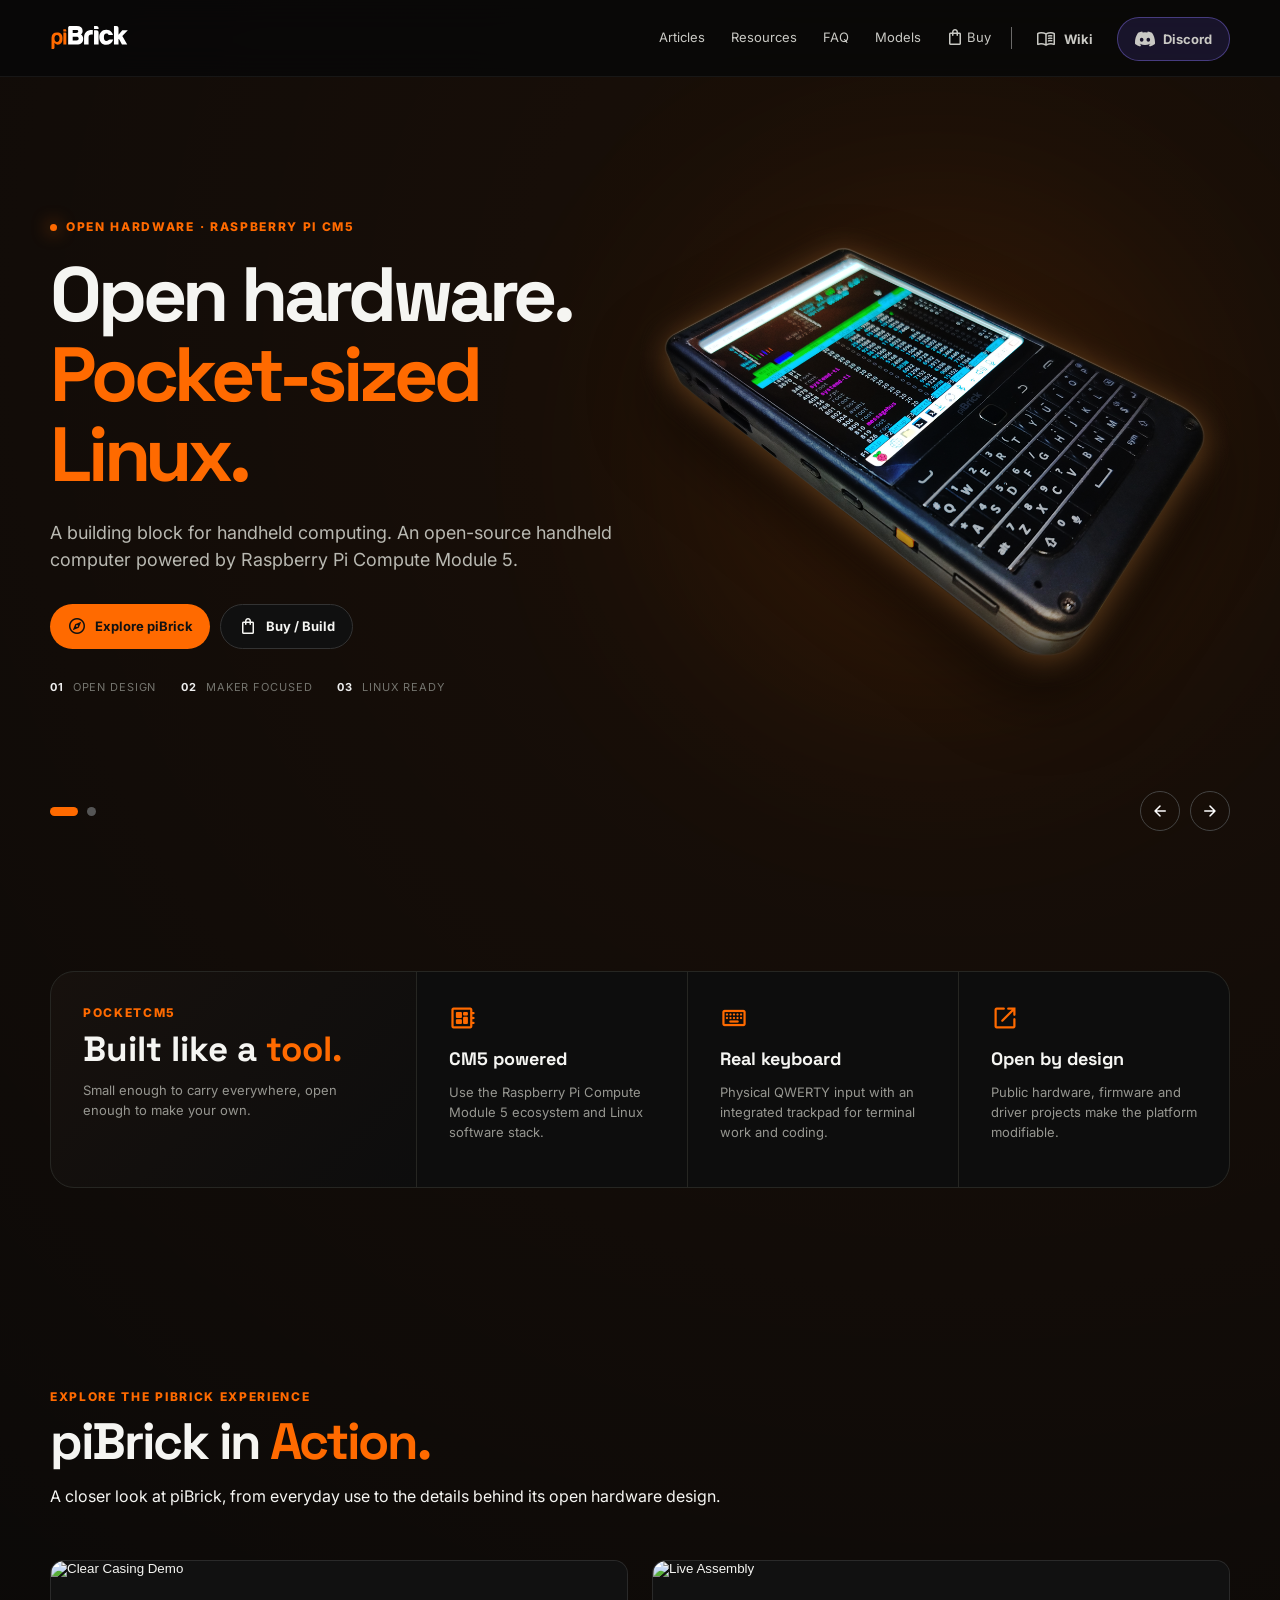
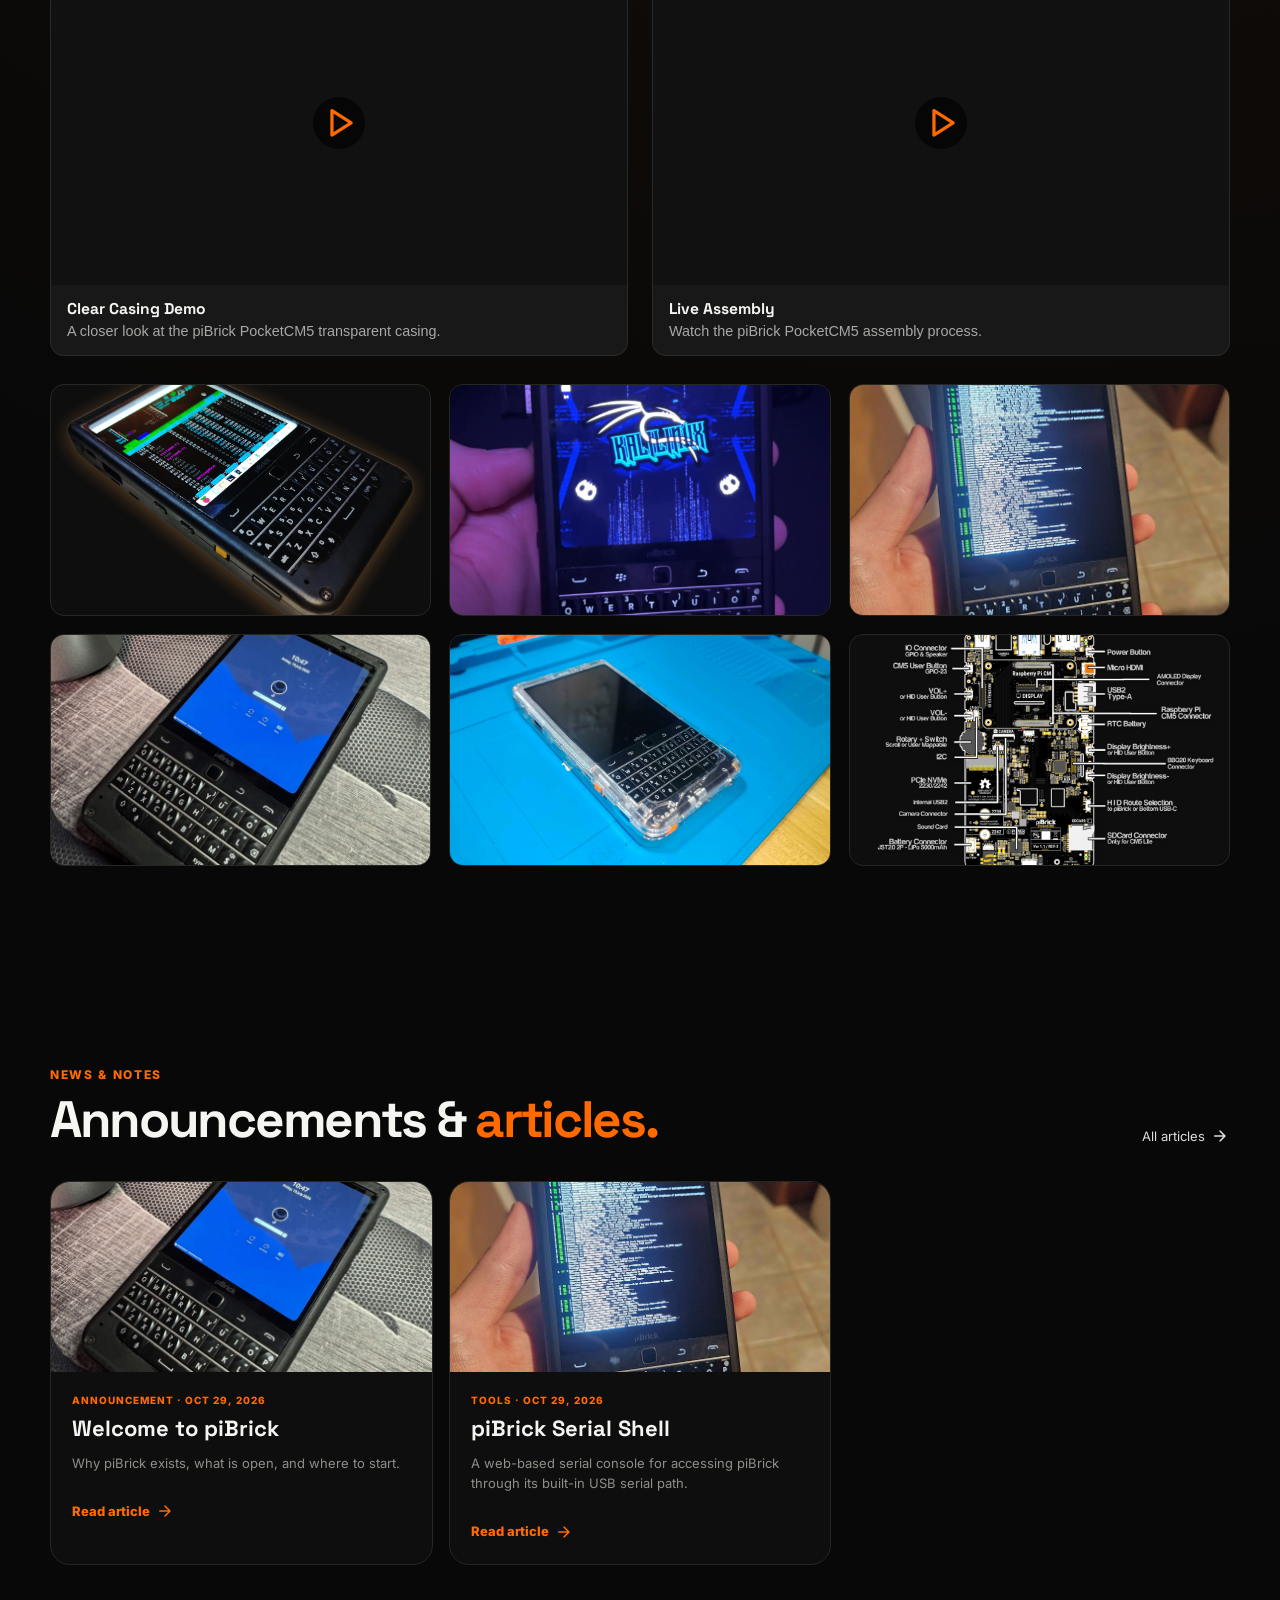
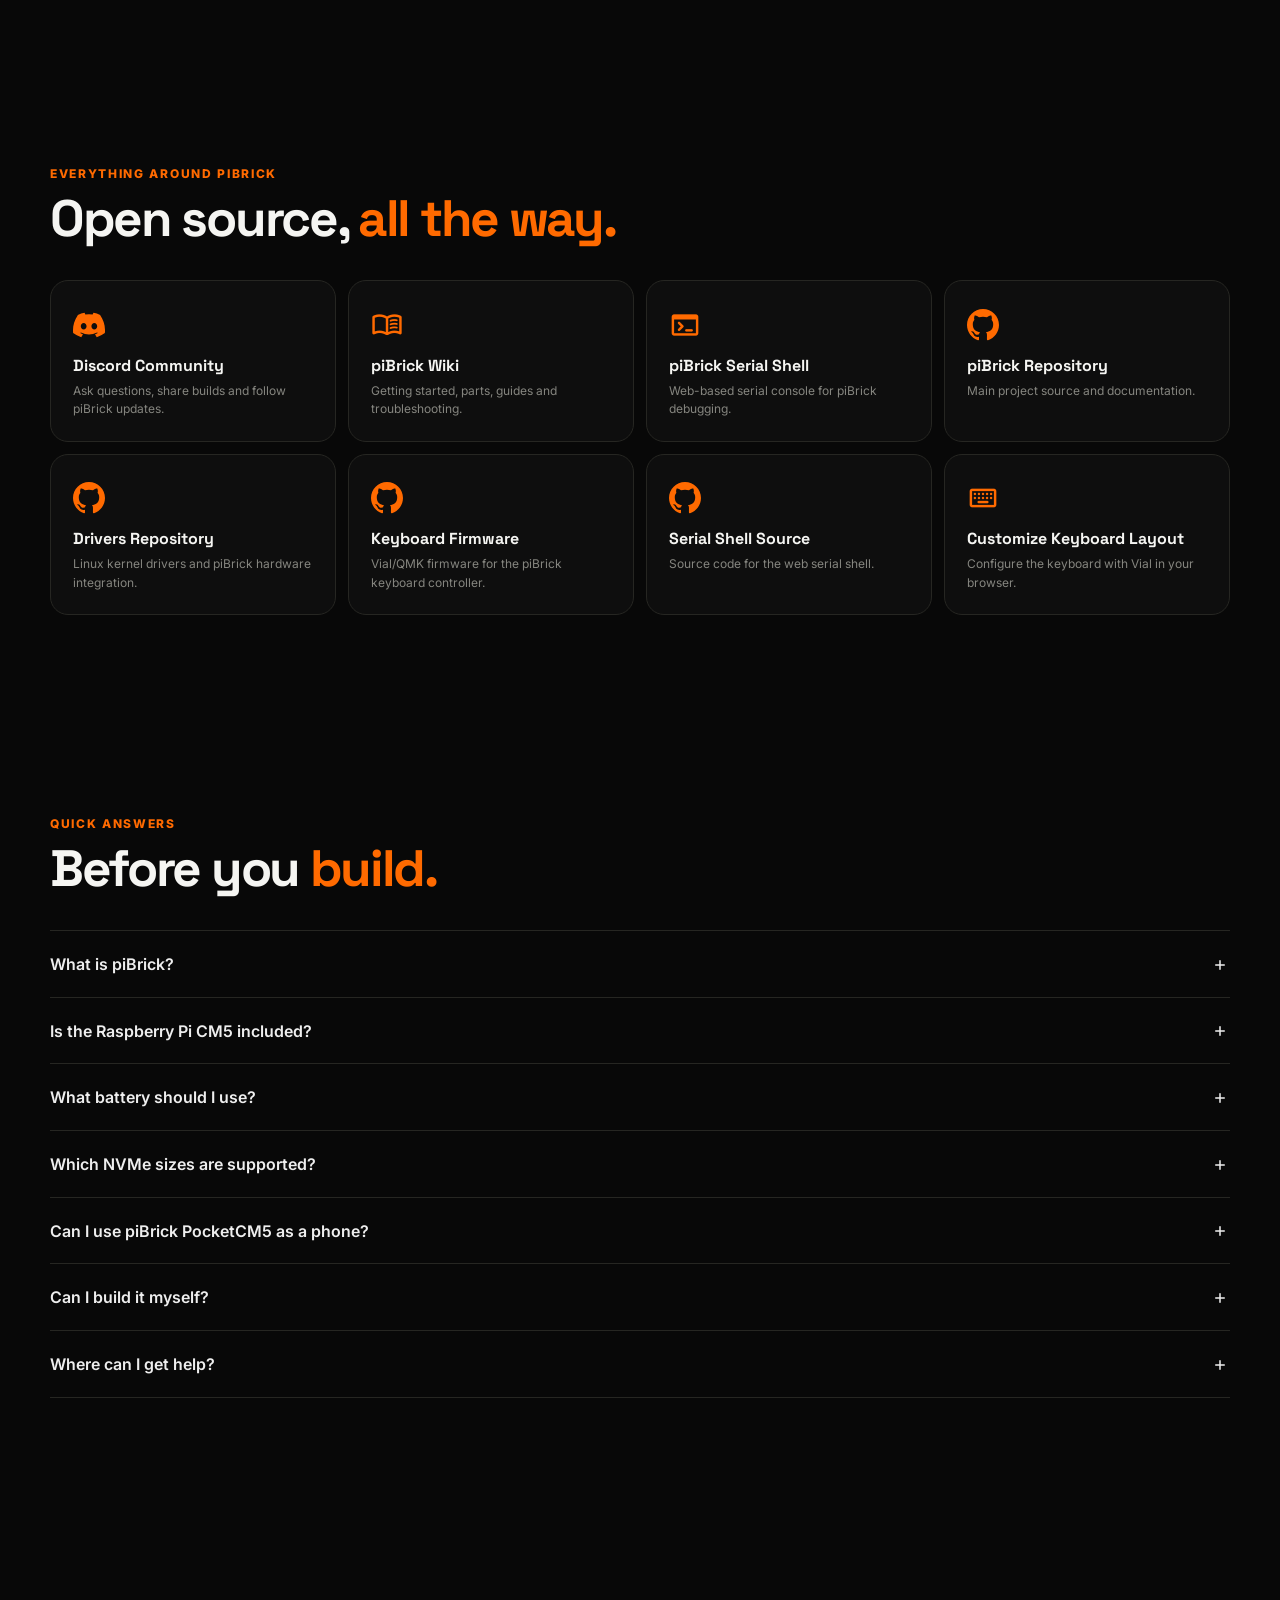
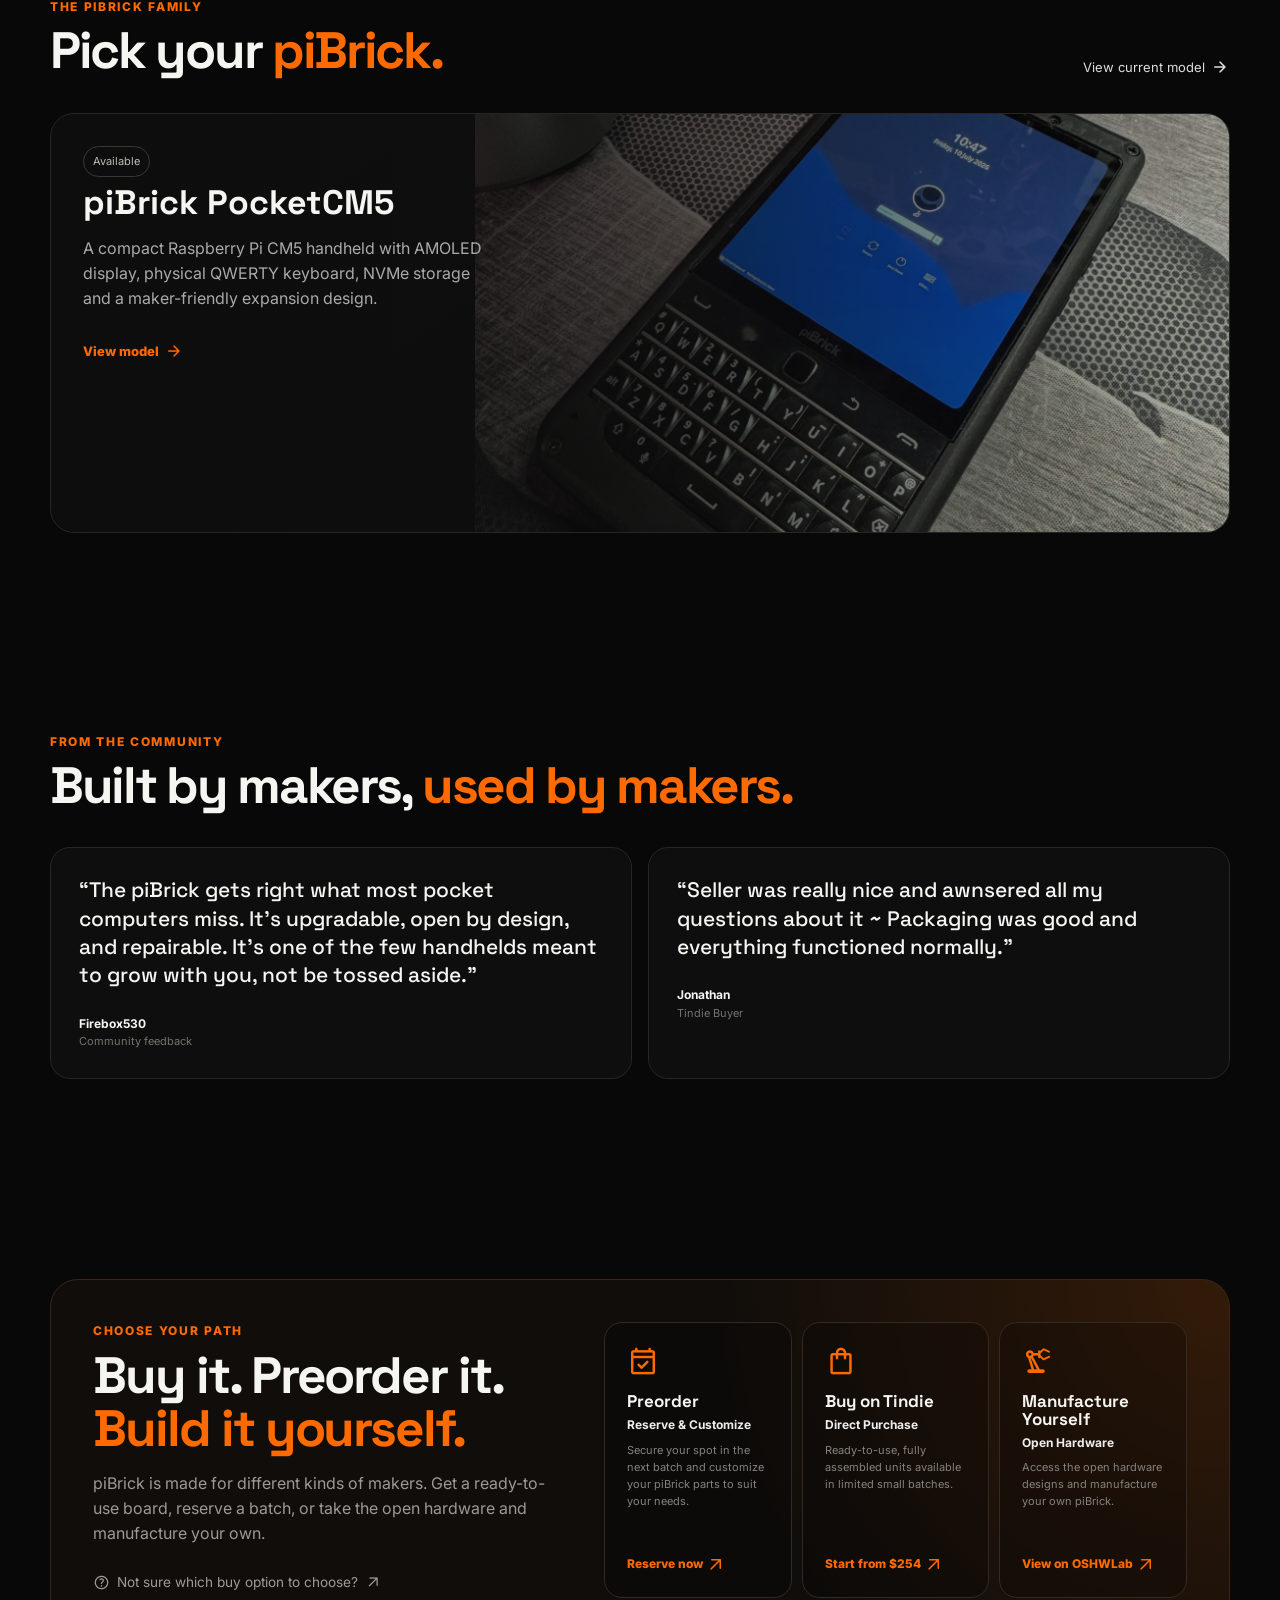
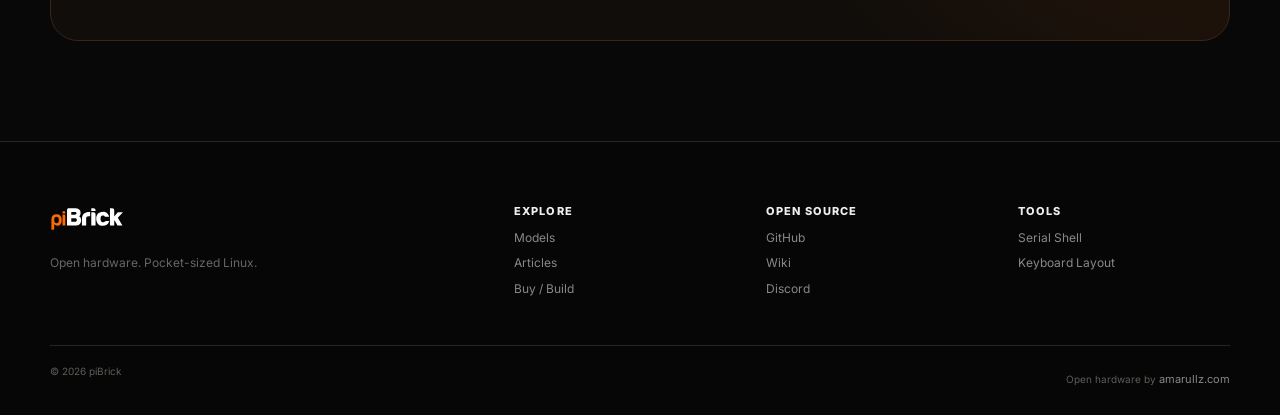
==== commit 9f70b464: "testimony and footer" ====
--- a/index.html
+++ b/index.html
@@ -254,7 +254,8 @@
       </div>
       <div class="container footer-bottom">
         <span>© <span id="year"></span> piBrick</span
-        ><span>Open hardware by Ahmad Amarullah</span>
+        ><span>Open hardware by <a href="https://amarullz.com" target="_blank"
+          rel="noopener">amarullz.com</a></span>
       </div>
     </footer>
 
--- a/assets/css/style.css
+++ b/assets/css/style.css
@@ -595,6 +595,10 @@
 .site-footer a:hover {
   color: #fff;
 }
+.footer-bottom a{
+  display: inline-block;
+  font-size: 11px;
+}
 .footer-title {
   font-size: 11px;
   text-transform: uppercase;
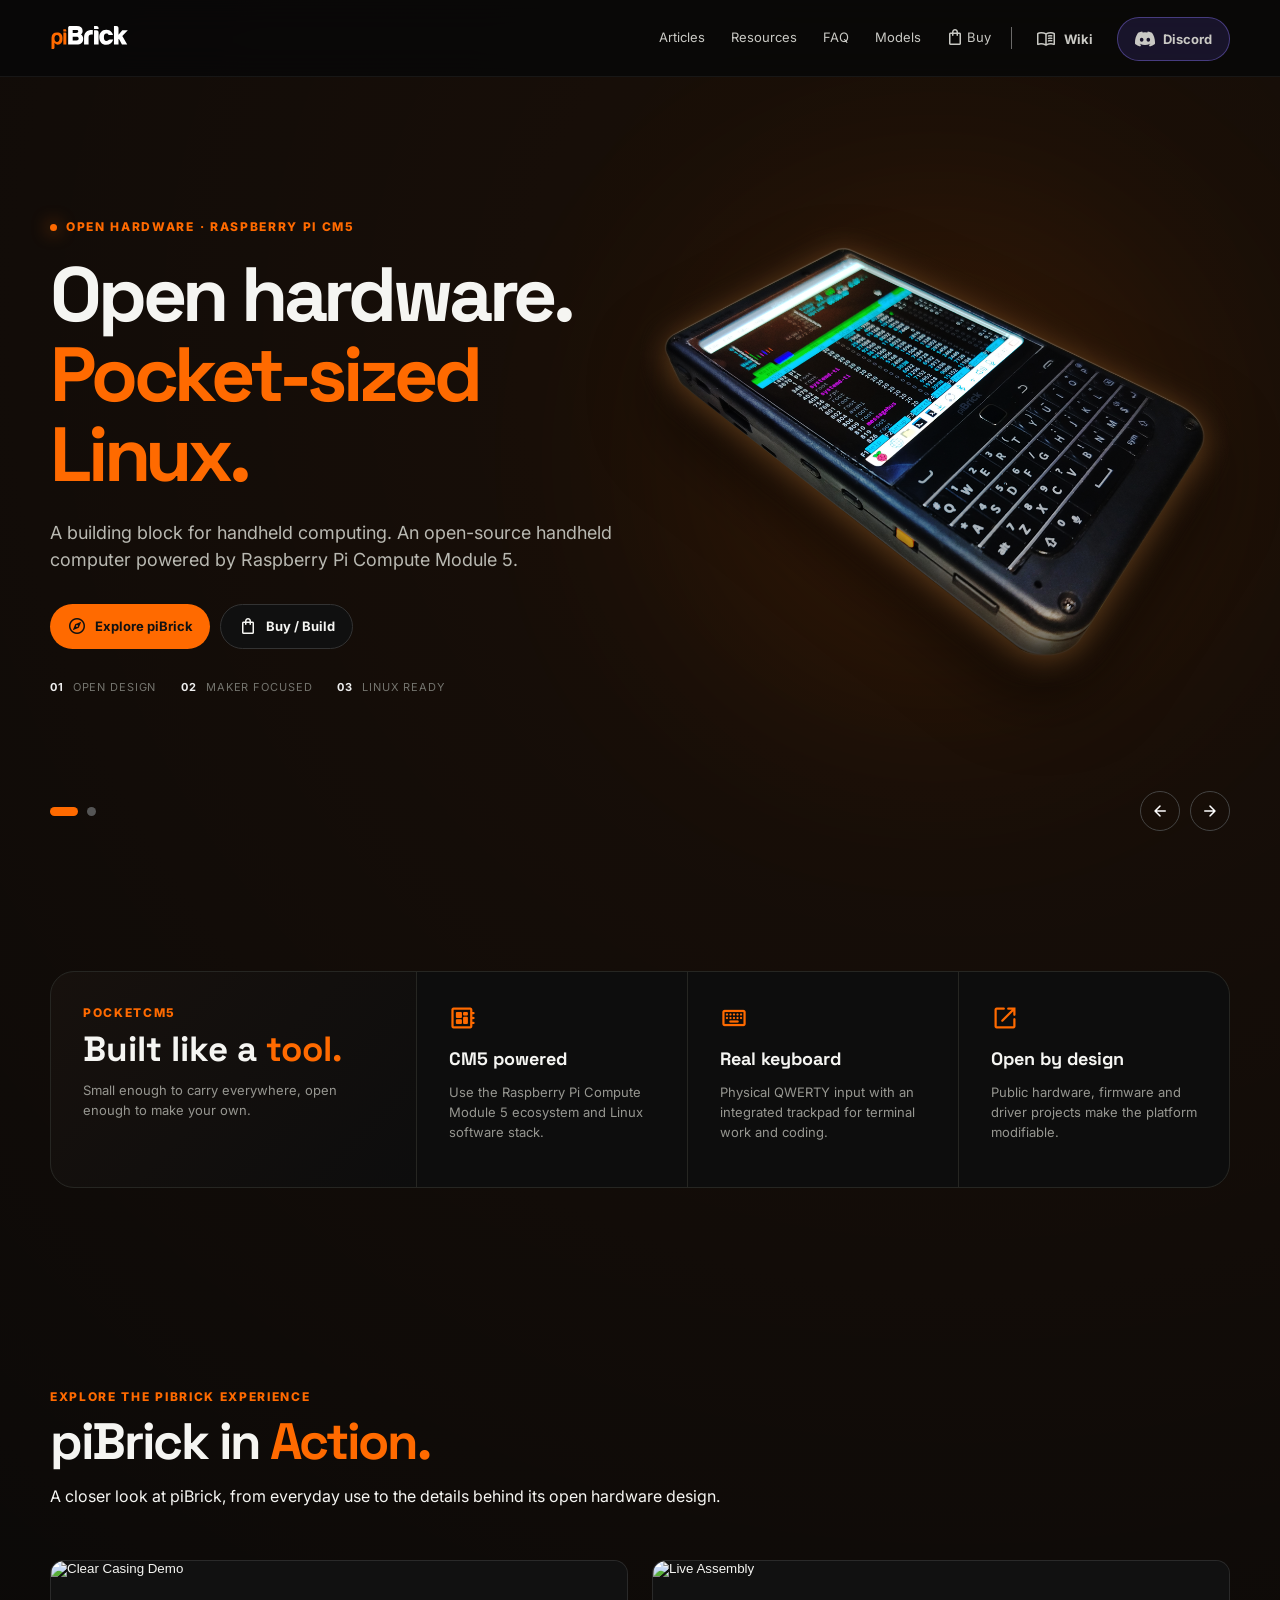
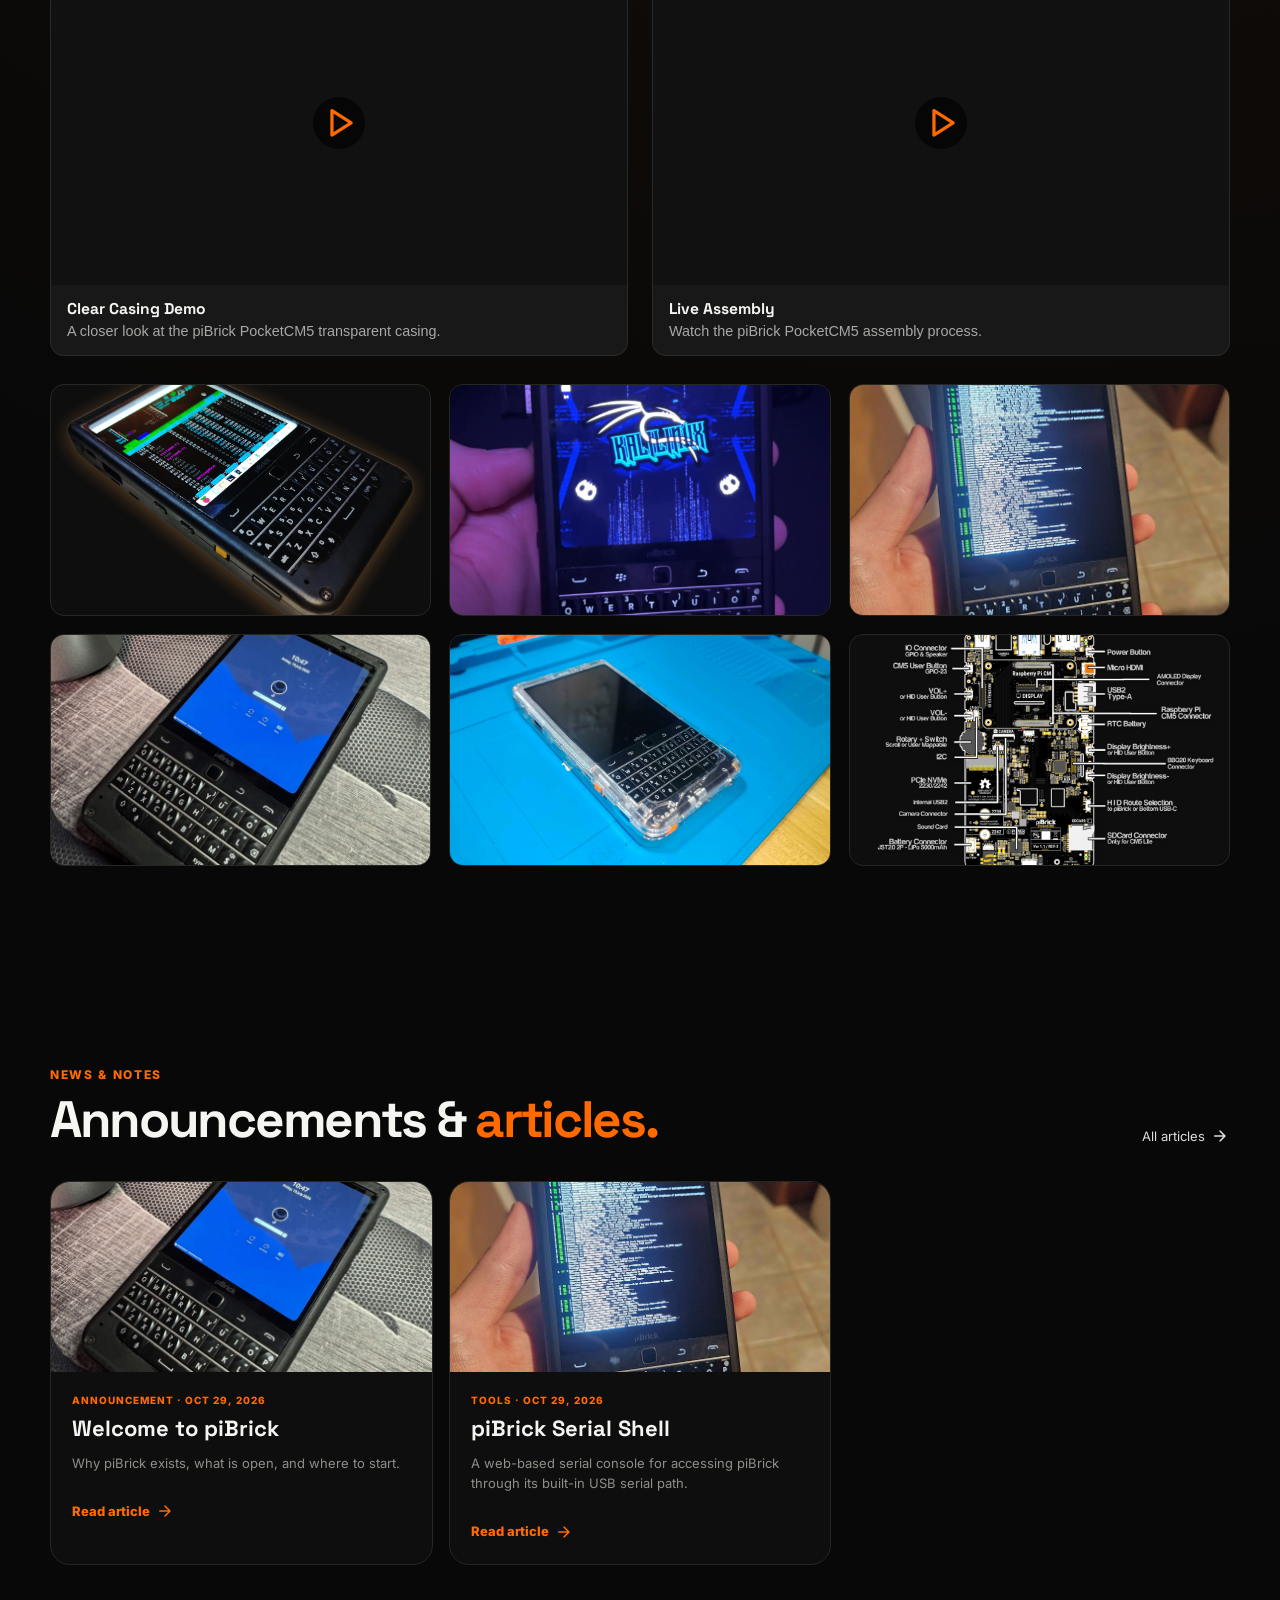
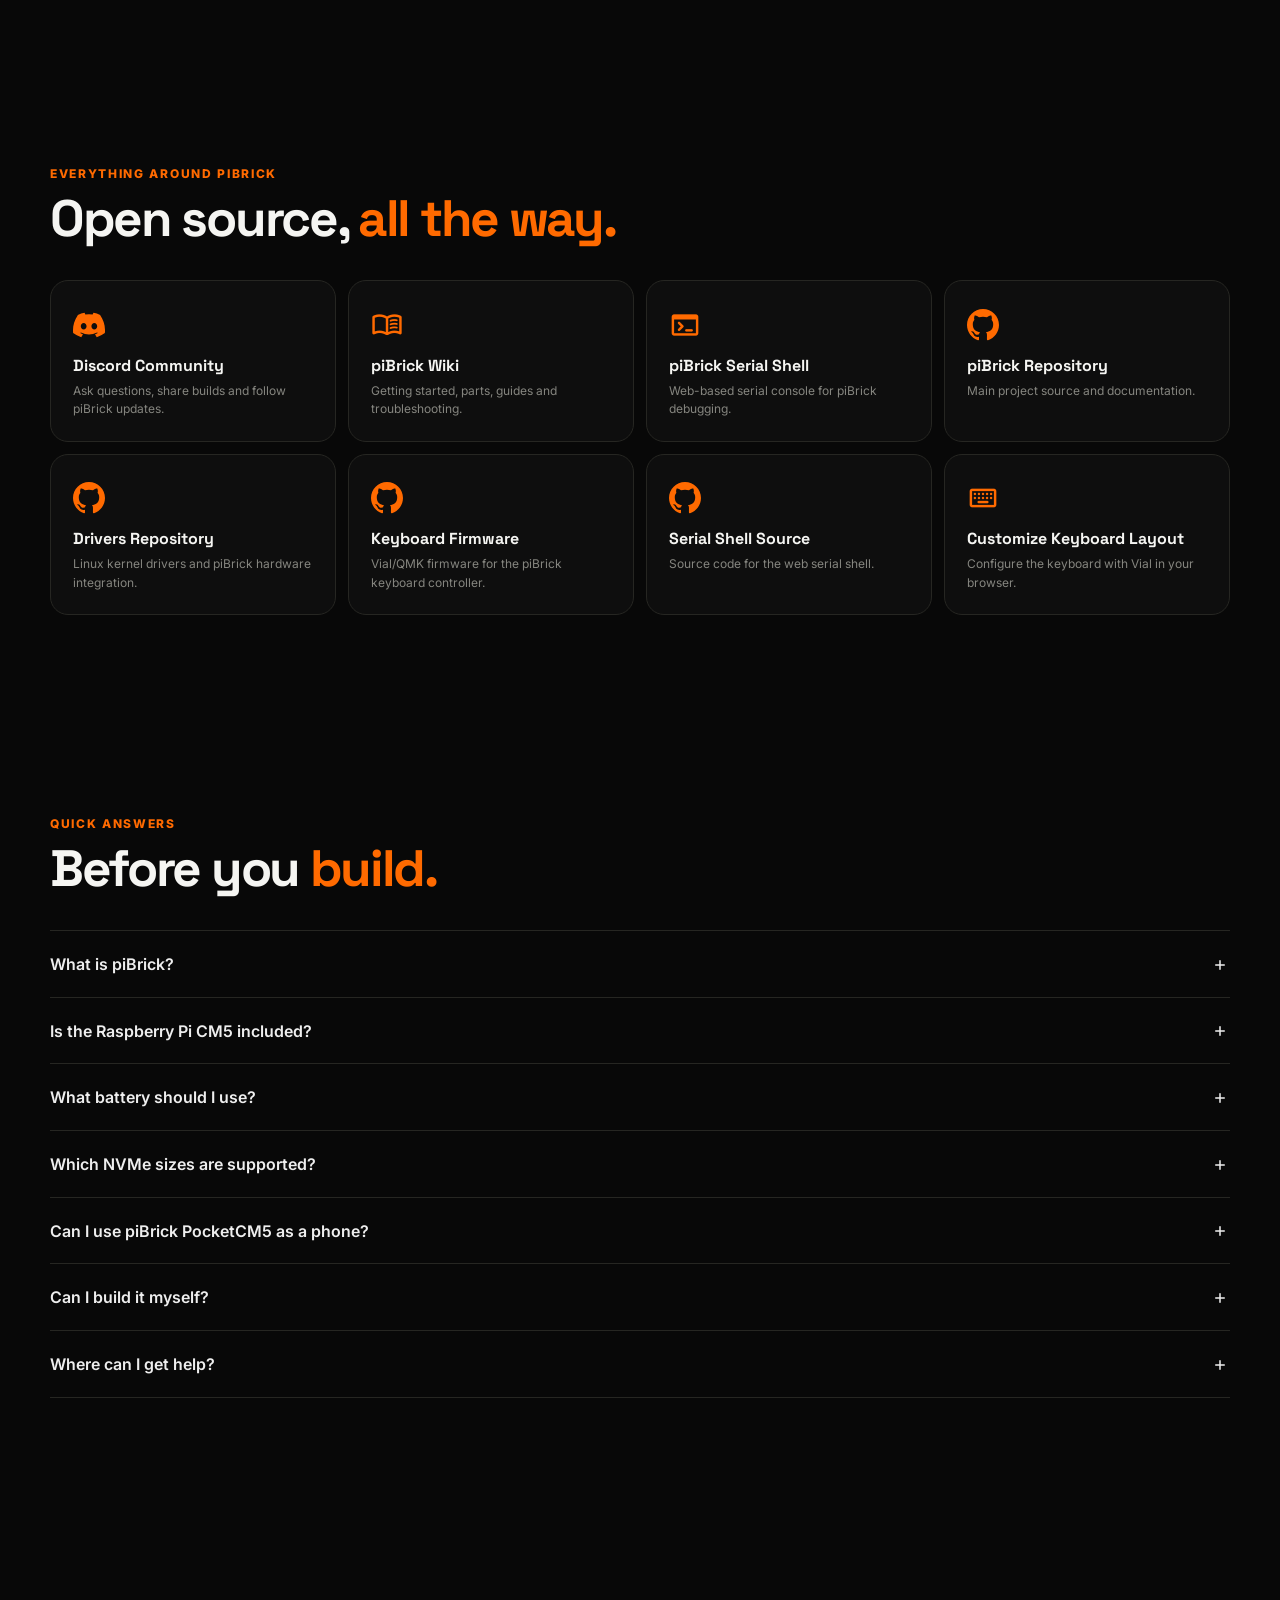
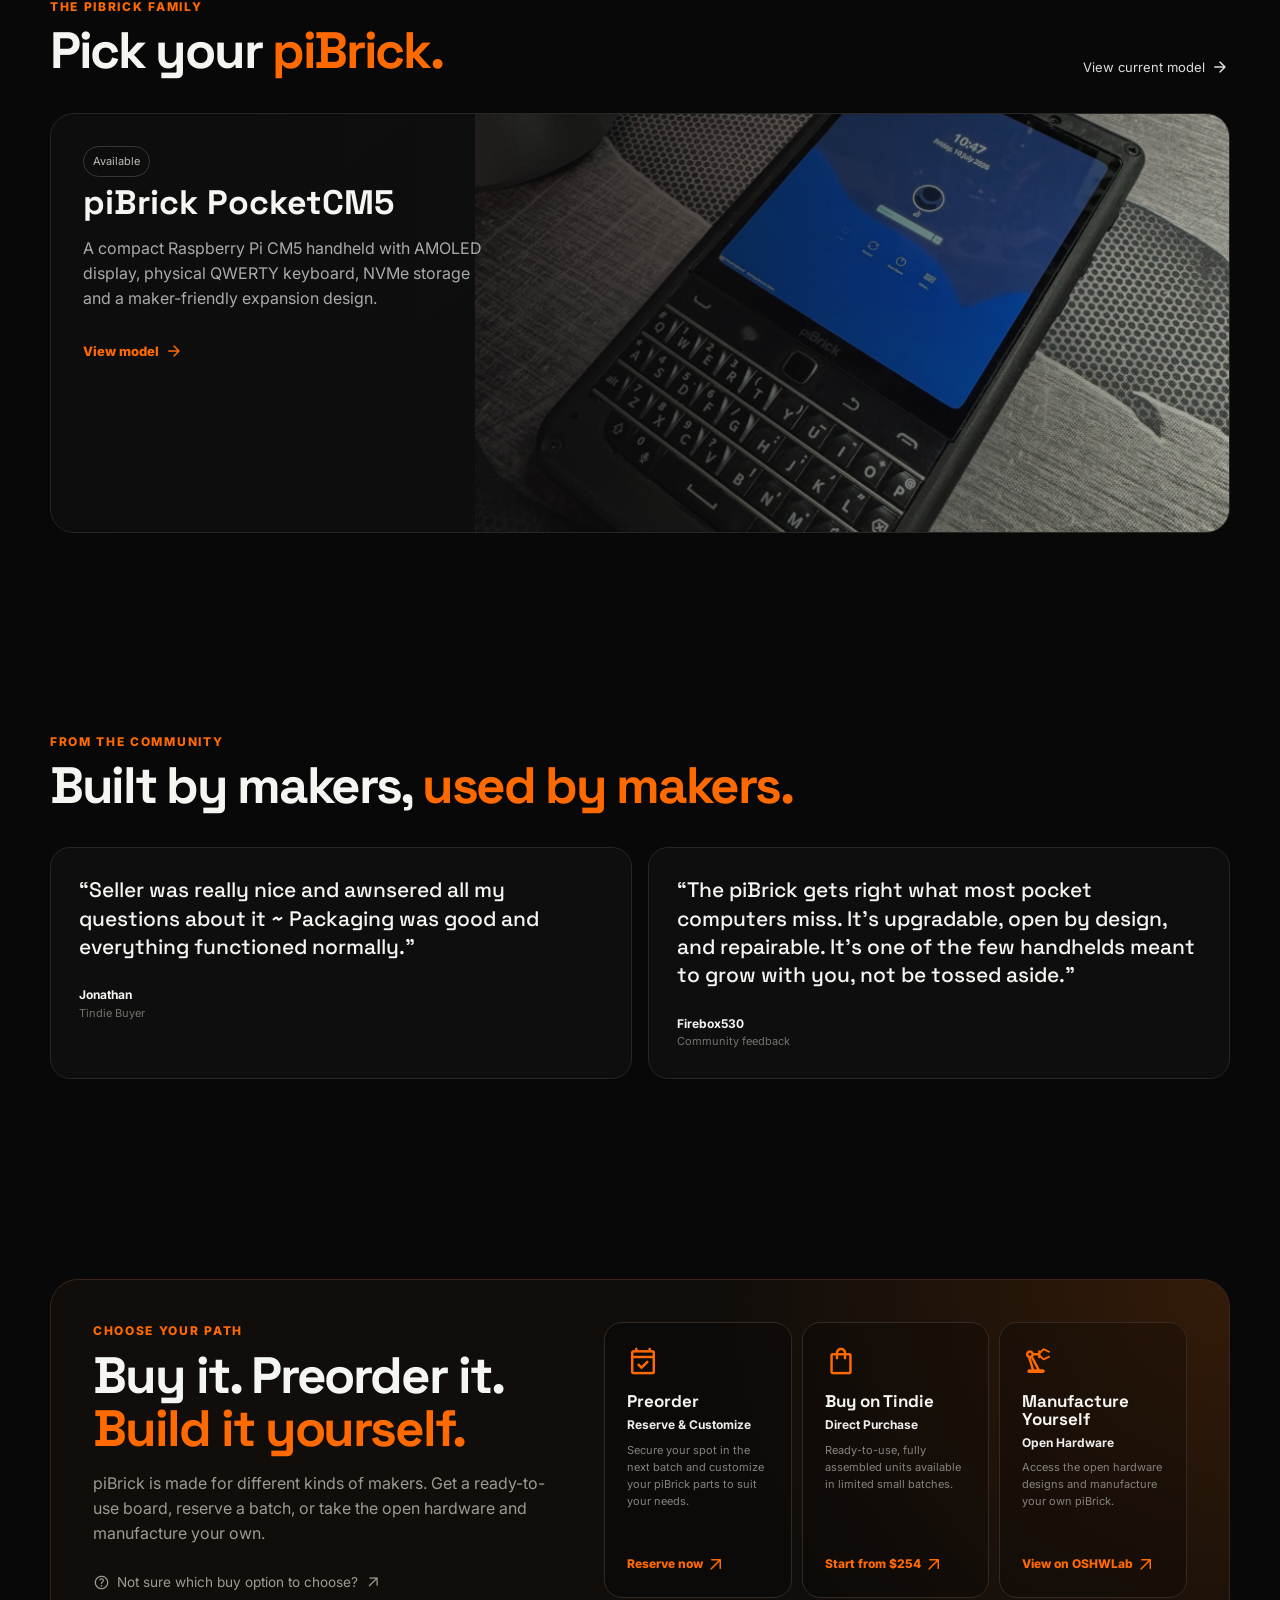
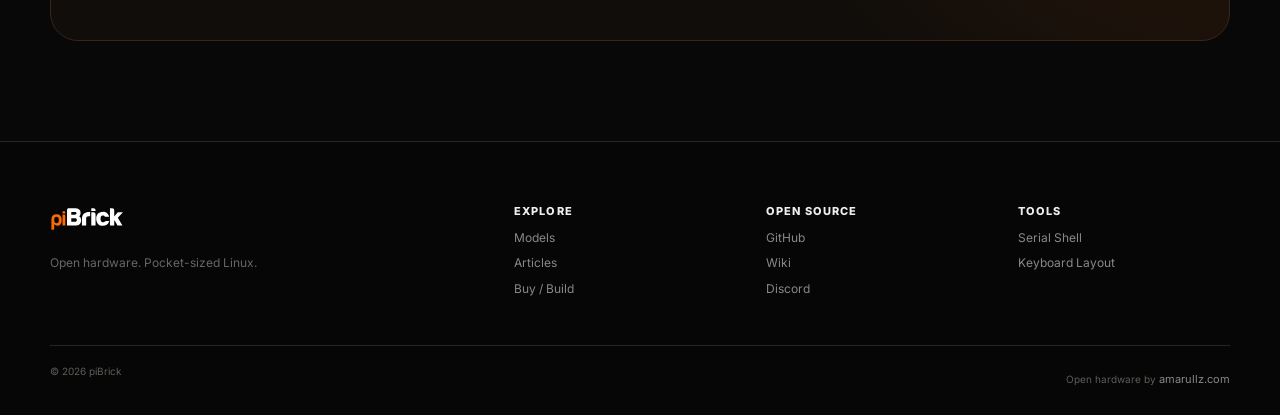
==== commit 1ea7266d: "update wiki url" ====
--- a/index.html
+++ b/index.html
@@ -37,7 +37,7 @@
         </nav>
         <a
           class="nav-cta nav-cta-wiki"
-          href="https://github.com/amarullz/pibrick/wiki"
+          href="https://wiki.pibrick.net"
           target="_blank"
           rel="noopener"
           ><span class="material-symbols-rounded">menu_book</span> Wiki</a
@@ -211,7 +211,7 @@
               </p>
               <a
                 class="buy-guide-link"
-                href="https://github.com/amarullz/pibrick/wiki/Where-to-Buy-piBrick"
+                href="https://wiki.pibrick.net/Where-to-Buy-piBrick"
                 target="_blank"
                 rel="noopener"
               >
@@ -243,7 +243,7 @@
         <div>
           <span class="footer-title">Open source</span
           ><a href="https://github.com/amarullz/pibrick">GitHub</a
-          ><a href="https://github.com/amarullz/pibrick/wiki">Wiki</a
+          ><a href="https://wiki.pibrick.net">Wiki</a
           ><a href="https://discord.gg/e9qUdJ4aVr">Discord</a>
         </div>
         <div>
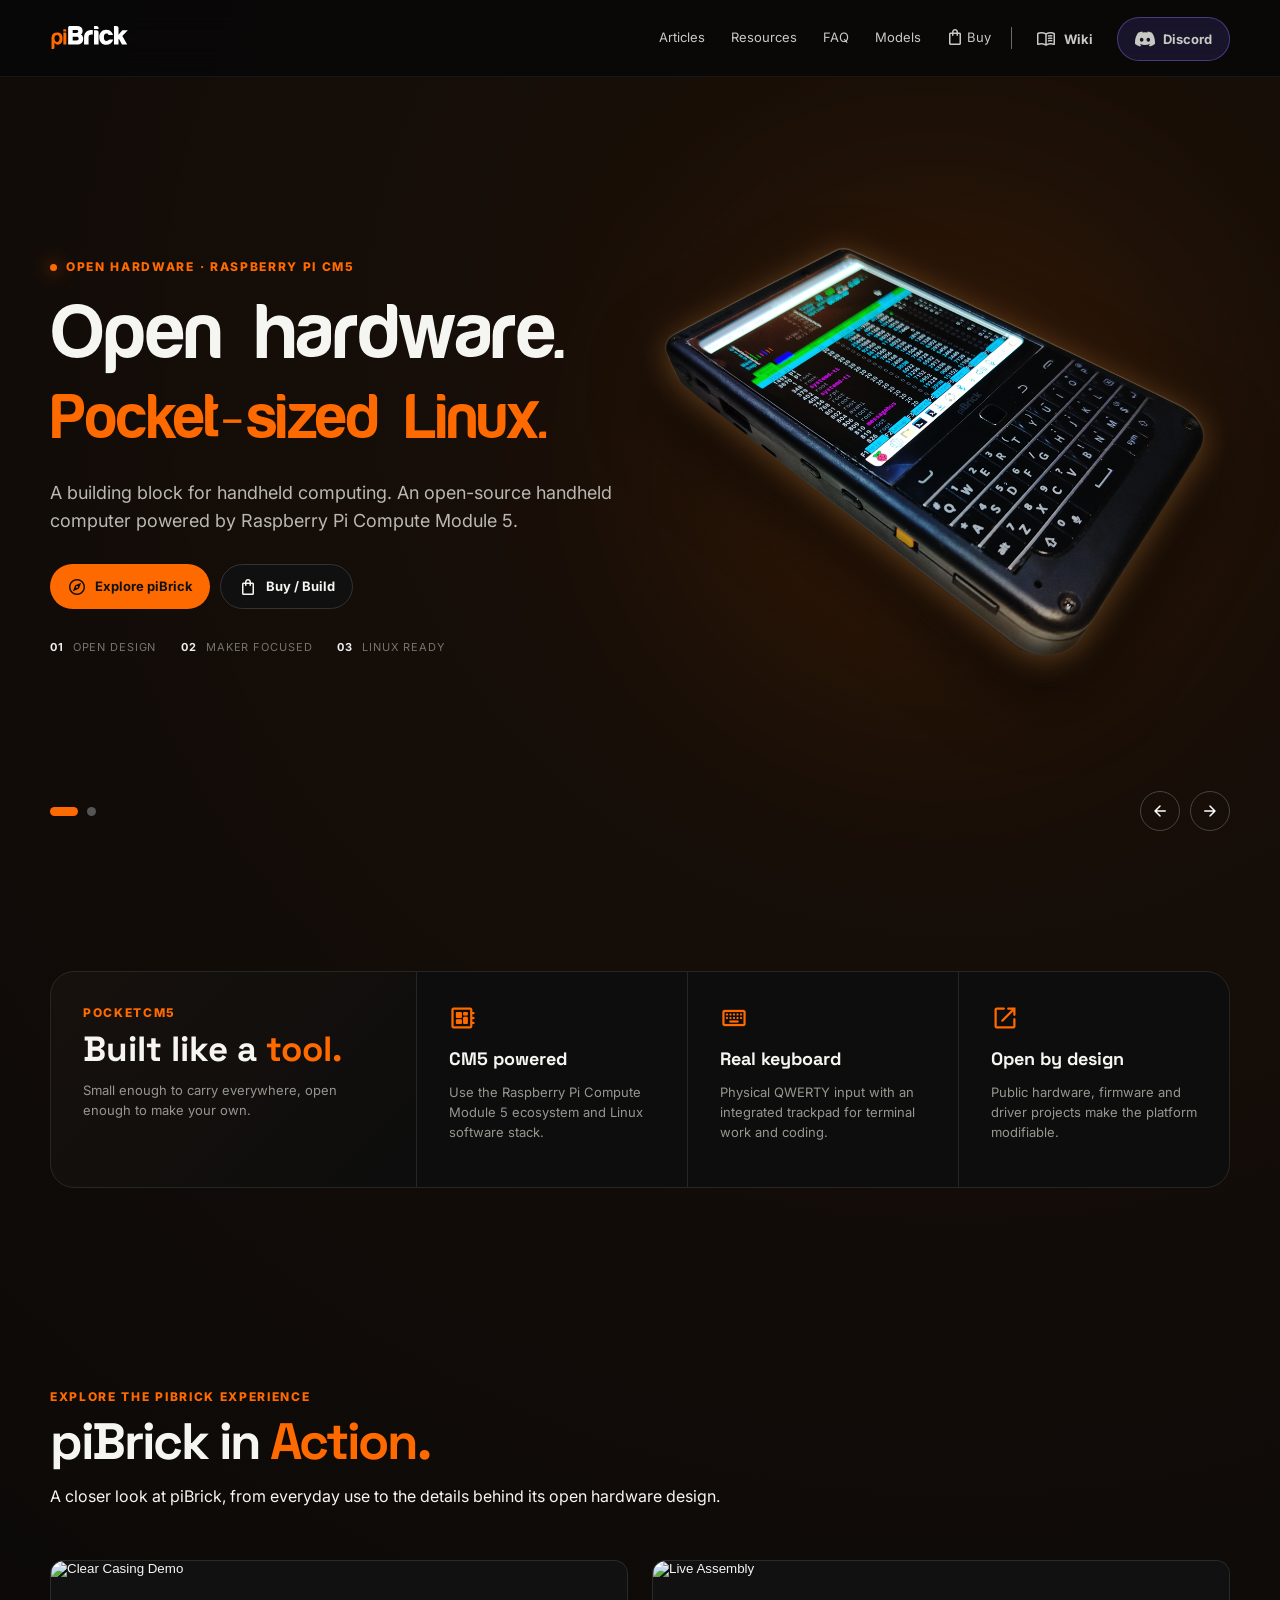
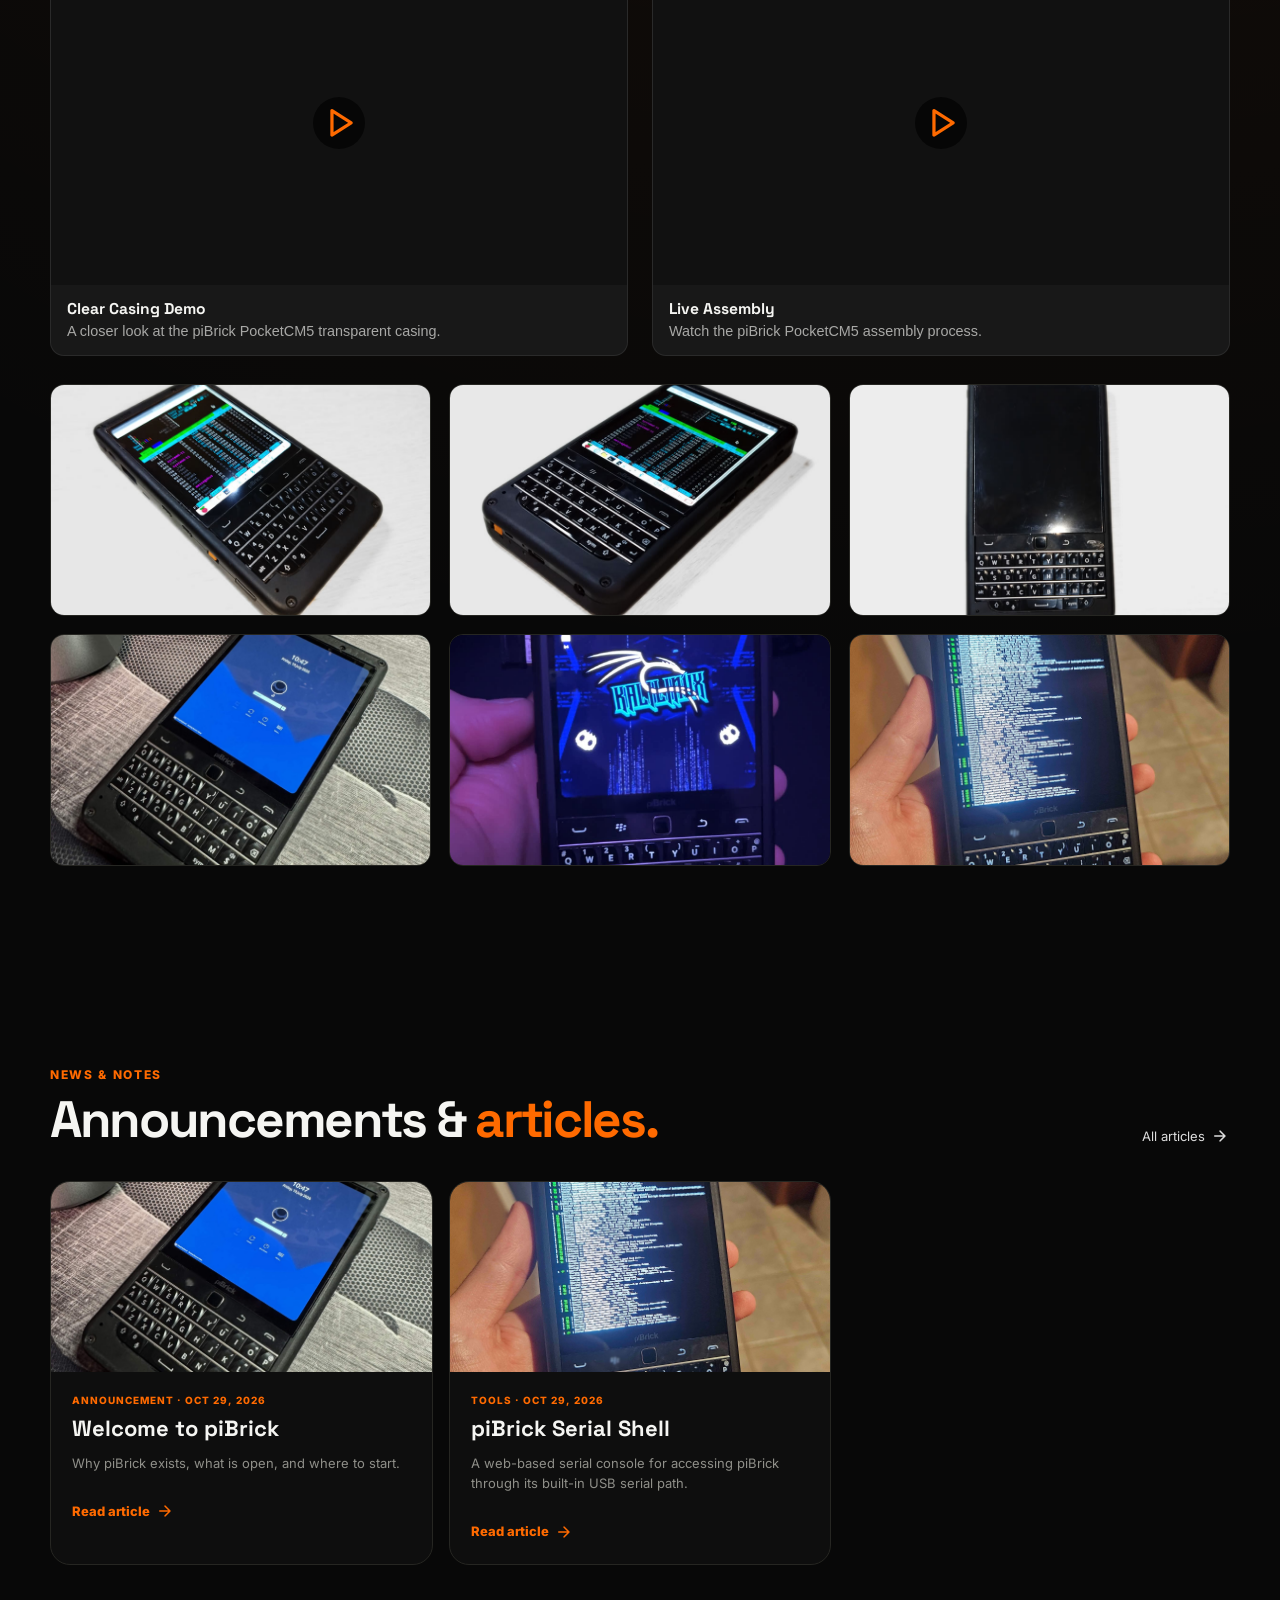
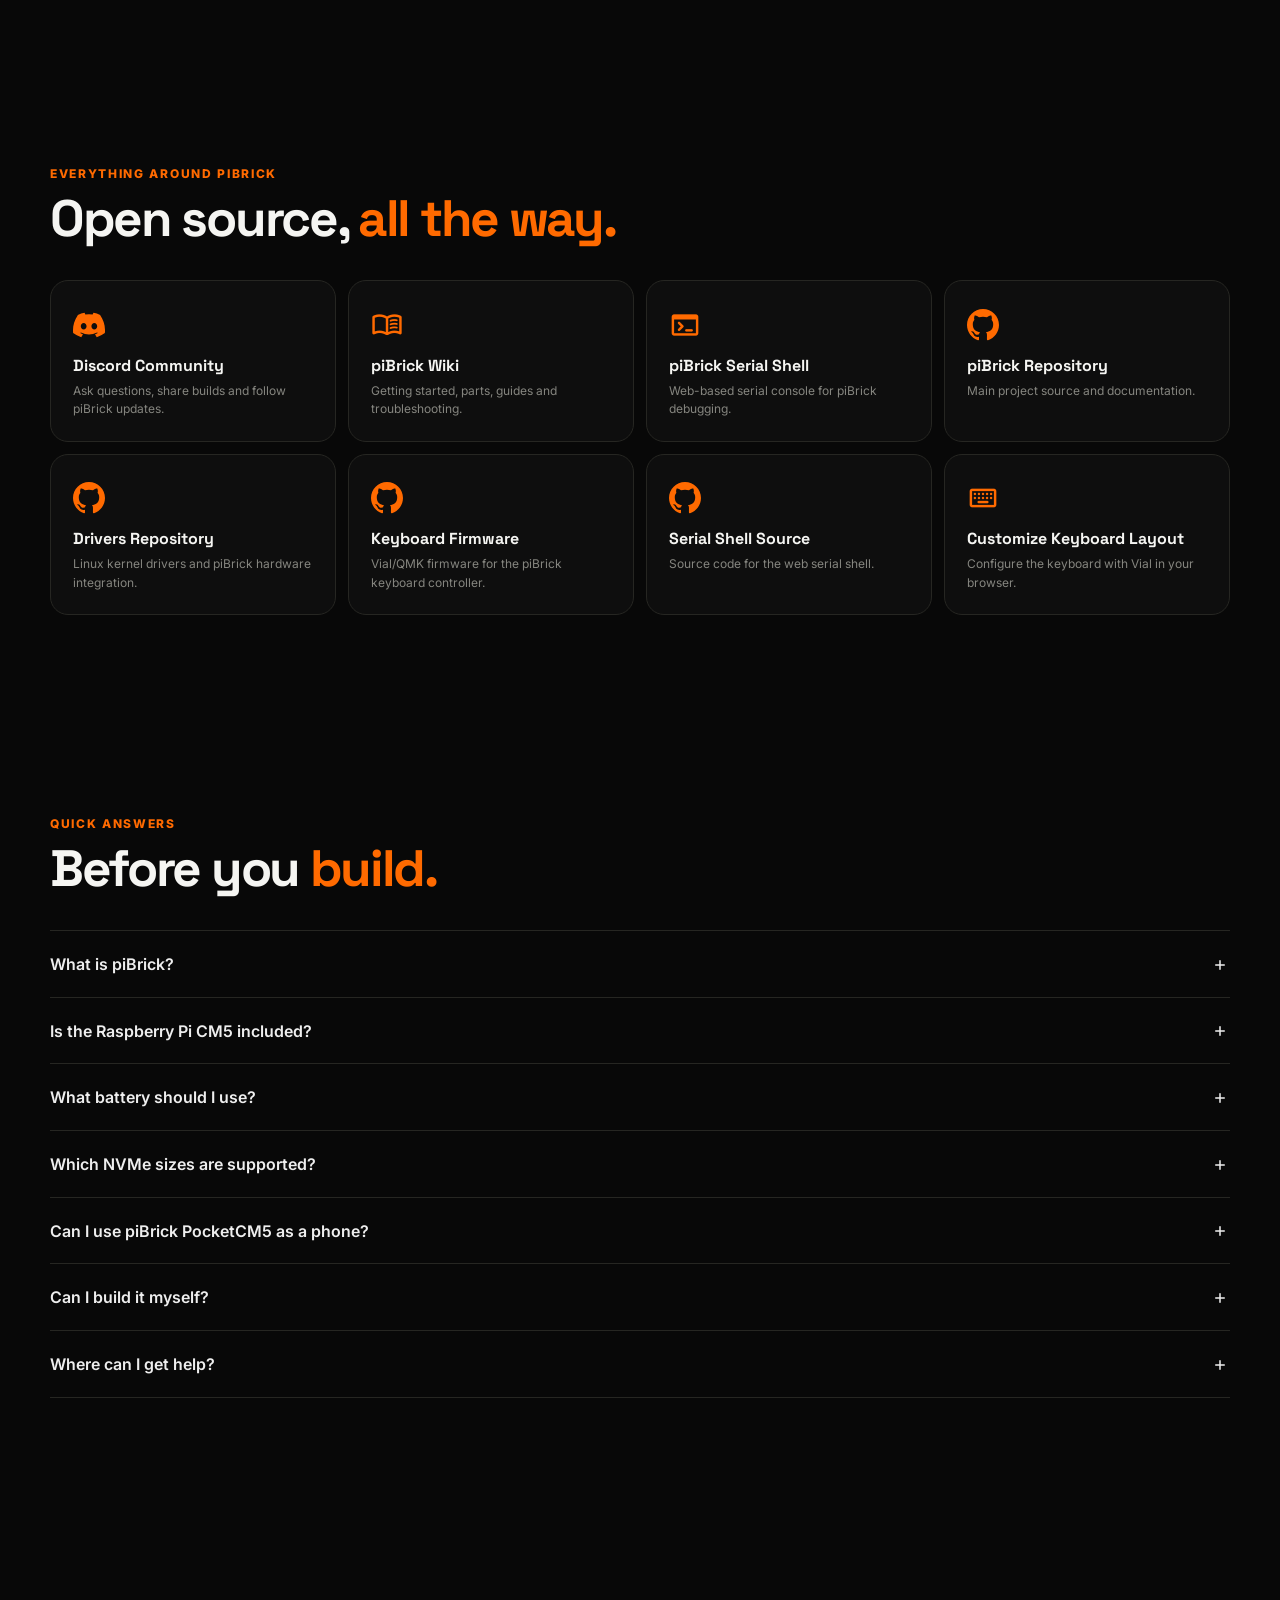
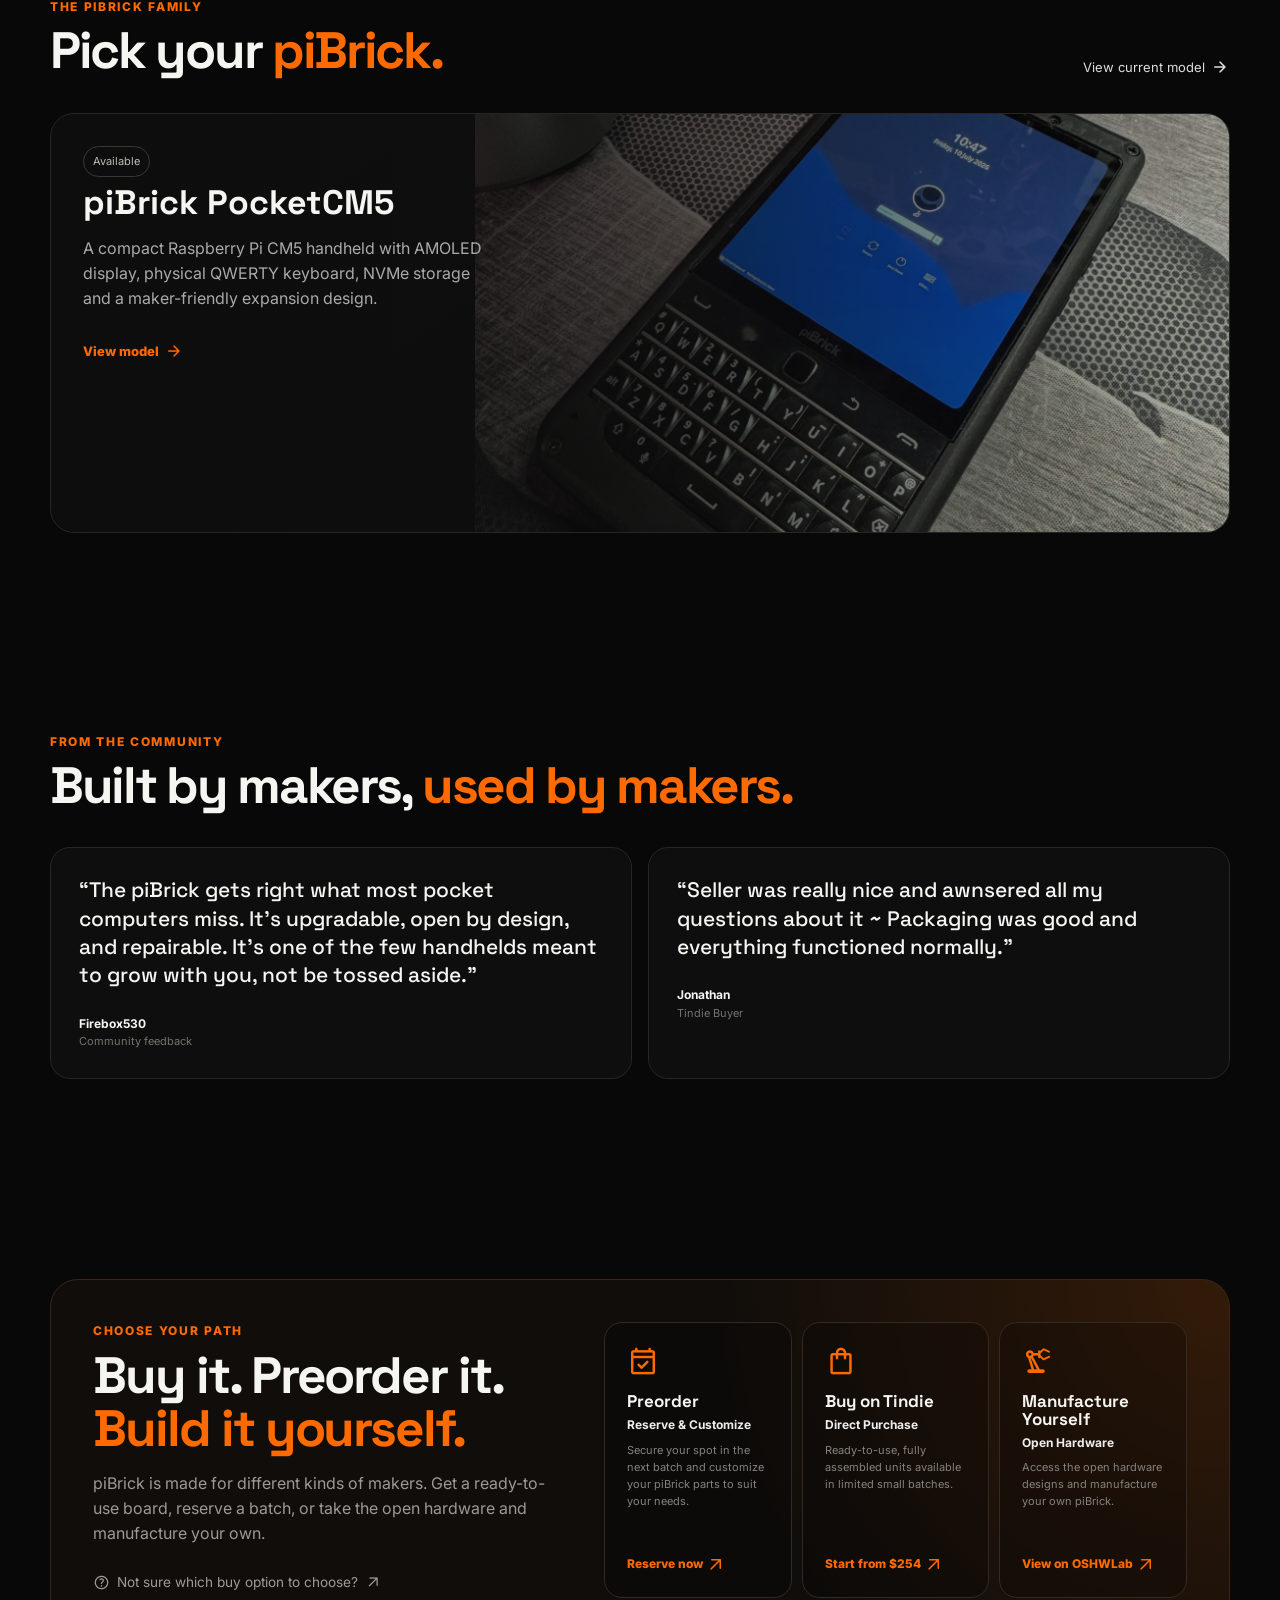
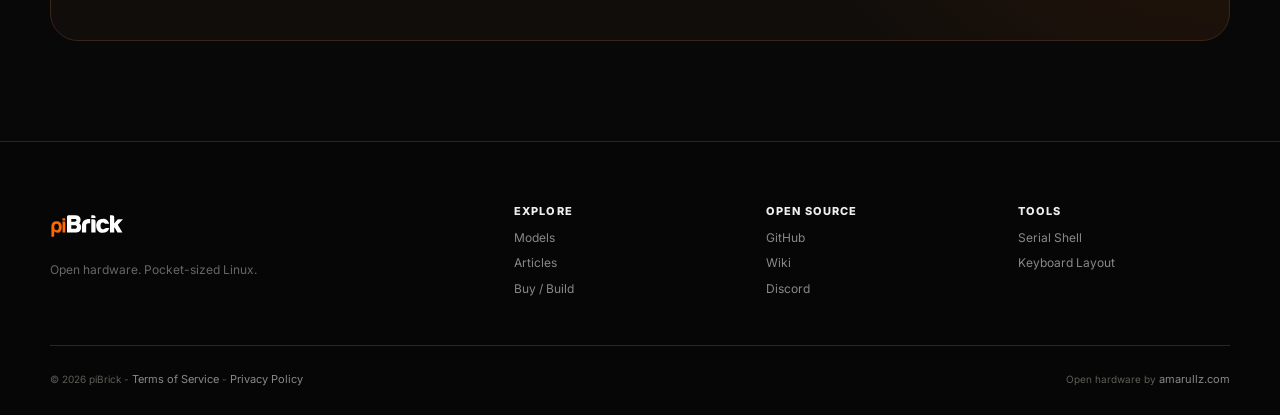
==== commit 5d072387: "refactor: update footer structure and content across multiple pages; add privacy policy and terms of" ====
--- a/index.html
+++ b/index.html
@@ -226,38 +226,7 @@
       </section>
     </main>
 
-    <footer class="site-footer">
-      <div class="container footer-grid">
-        <div>
-          <img
-            class="footer-logo"
-            src="assets/images/pibrick-logo.svg"
-            alt="piBrick"
-          />
-          <p>Open hardware. Pocket-sized Linux.</p>
-        </div>
-        <div>
-          <span class="footer-title">Explore</span><a href="#models">Models</a
-          ><a href="#articles">Articles</a><a href="#buy">Buy / Build</a>
-        </div>
-        <div>
-          <span class="footer-title">Open source</span
-          ><a href="https://github.com/amarullz/pibrick">GitHub</a
-          ><a href="https://wiki.pibrick.net">Wiki</a
-          ><a href="https://discord.gg/e9qUdJ4aVr">Discord</a>
-        </div>
-        <div>
-          <span class="footer-title">Tools</span
-          ><a href="https://serial.amarullz.com/">Serial Shell</a
-          ><a href="https://vial.rocks/">Keyboard Layout</a>
-        </div>
-      </div>
-      <div class="container footer-bottom">
-        <span>© <span id="year"></span> piBrick</span
-        ><span>Open hardware by <a href="https://amarullz.com" target="_blank"
-          rel="noopener">amarullz.com</a></span>
-      </div>
-    </footer>
+    <footer class="site-footer"></footer>
 
     <div class="lightbox" id="lightbox" hidden>
       <button class="lightbox-close" aria-label="Close">
--- a/assets/css/style.css
+++ b/assets/css/style.css
@@ -10,6 +10,12 @@
   --max: 1180px;
   --radius: 24px;
 }
+@font-face {
+    font-family: 'Harabara';
+    src: url('harabara.otf') format('opentype');
+    font-weight: normal;
+    font-style: normal;
+}
 * {
   box-sizing: border-box;
 }
@@ -188,8 +194,11 @@
   margin: 0;
 }
 h1 {
+  font-family: "Harabara", "Space Grotesk", Inter, sans-serif;
+  font-weight: 300;
   font-size: clamp(48px, 6vw, 86px);
-  letter-spacing: -0.055em;
+  /* letter-spacing: -0.055em; */
+  letter-spacing: -0.025em;
   margin: 18px 0 24px;
 }
 h1 em,
@@ -197,6 +206,9 @@
 .page-hero span {
   font-style: normal;
   color: var(--orange);
+}
+h1 em{
+  font-size: 0.8em;
 }
 .hero-lead {
   font-size: 18px;
@@ -537,12 +549,7 @@
   color: #85827e;
   margin: 7px 0 20px;
 }
-.buy-card a {
-  margin-top: auto;
-  color: var(--orange);
-  font-size: 12px;
-  font-weight: 800;
-}
+
 .testimonial-grid {
   display: grid;
   grid-template-columns: repeat(2, 1fr);
@@ -1304,4 +1311,33 @@
   height: 1em;
   display: block;
   fill: currentColor;
-}+}
+
+.buy-card {
+    display: flex;
+    flex-direction: column;
+    color: inherit;
+    text-decoration: none;
+    cursor: pointer;
+    transition: transform .2s ease, border-color .2s ease,
+                background .2s ease;
+}
+
+.buy-card:hover {
+    color: inherit;
+    text-decoration: none;
+    transform: translateY(-4px);
+    border-color: var(--orange2);
+}
+.buy-card-link{
+    transition: color .2s ease;
+}
+.buy-card .buy-card-link {
+  margin-top: auto;
+  color: var(--orange);
+  font-size: 12px;
+  font-weight: 800;
+}
+.buy-card:hover .buy-card-link {
+    color: var(--orange2);
+}
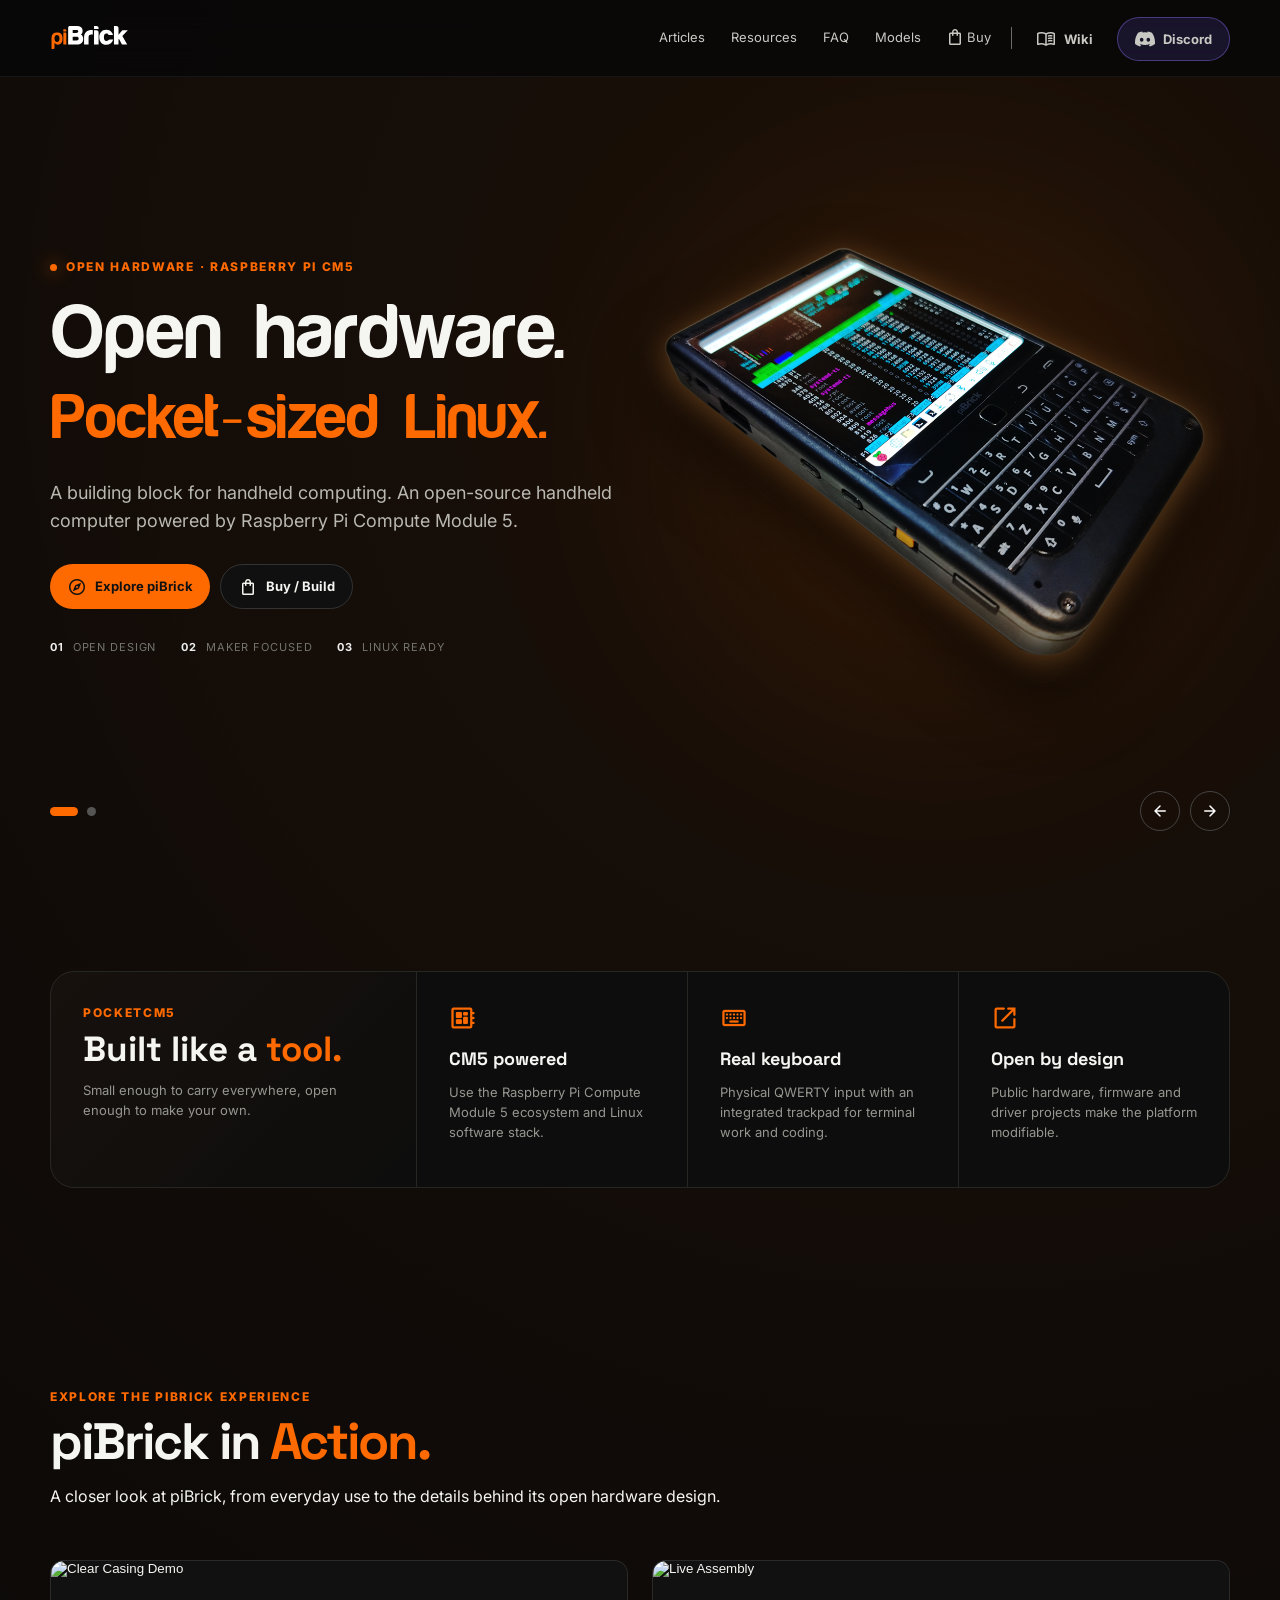
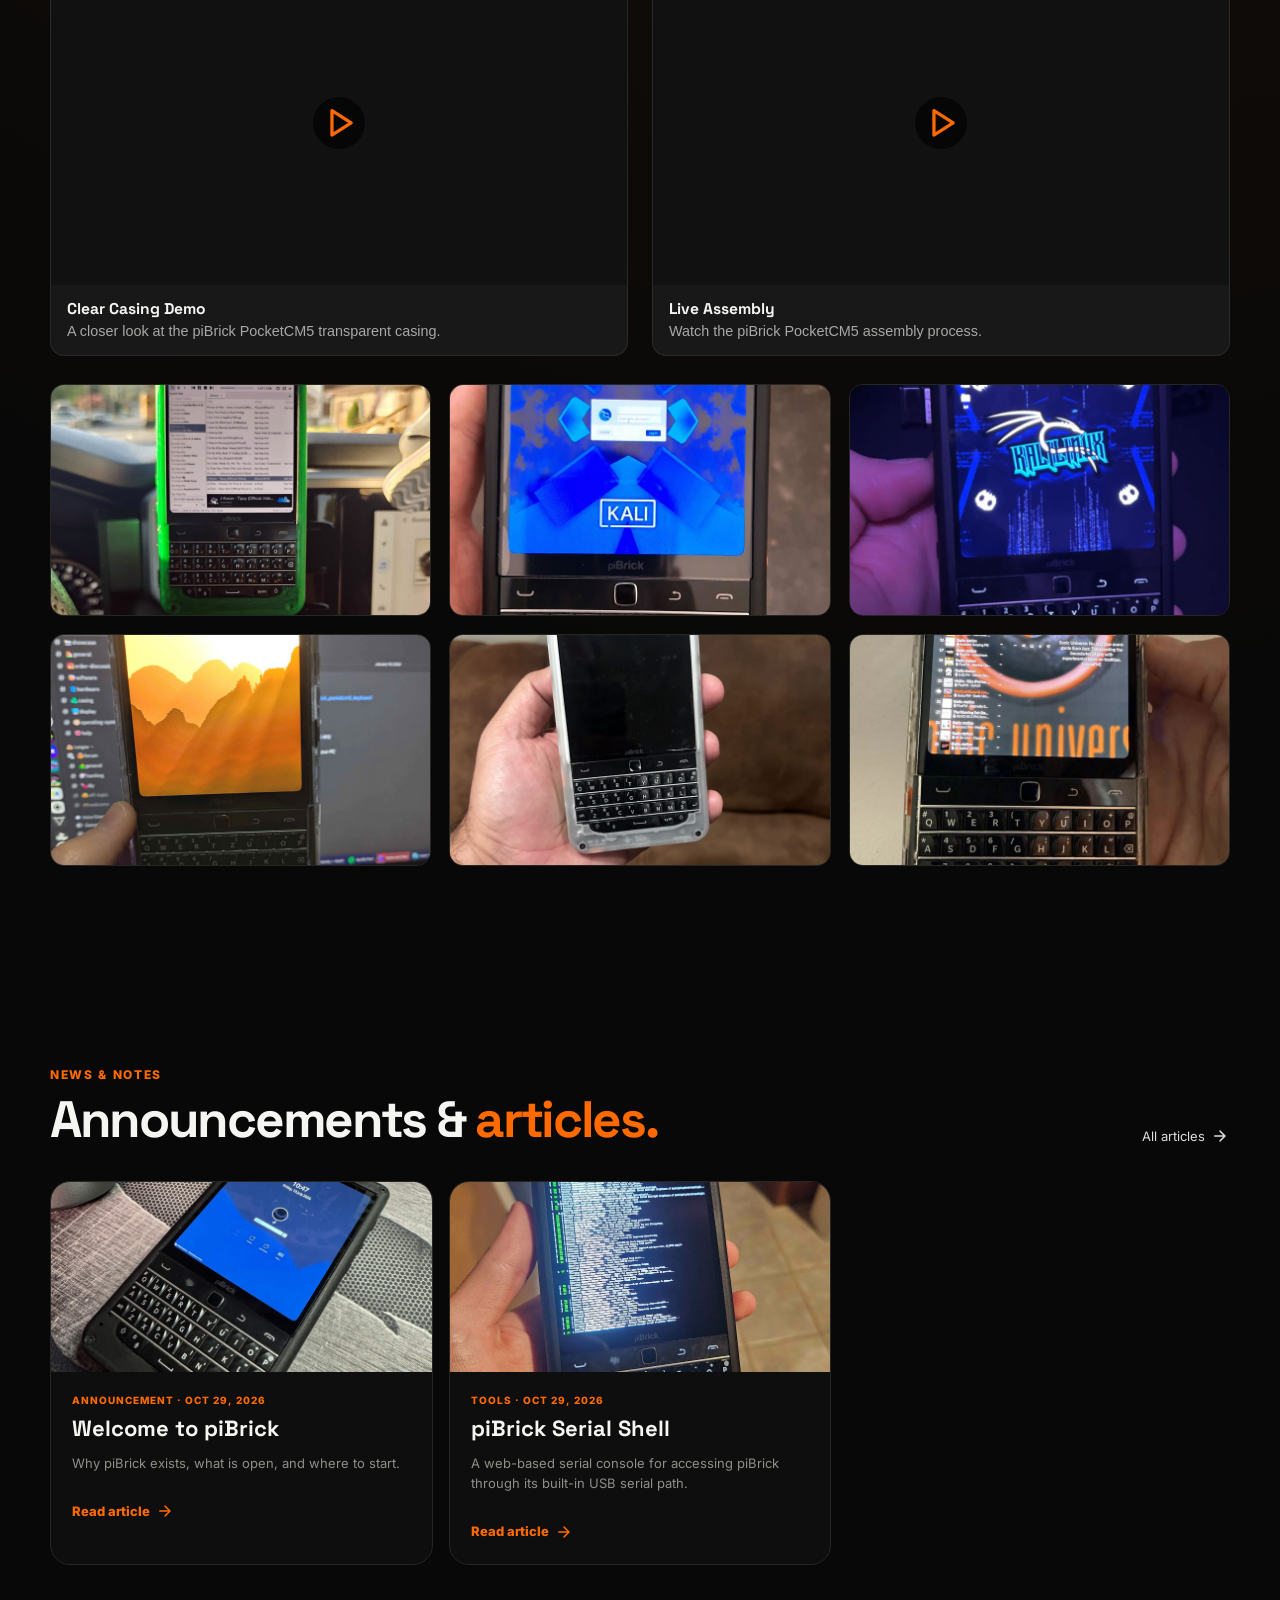
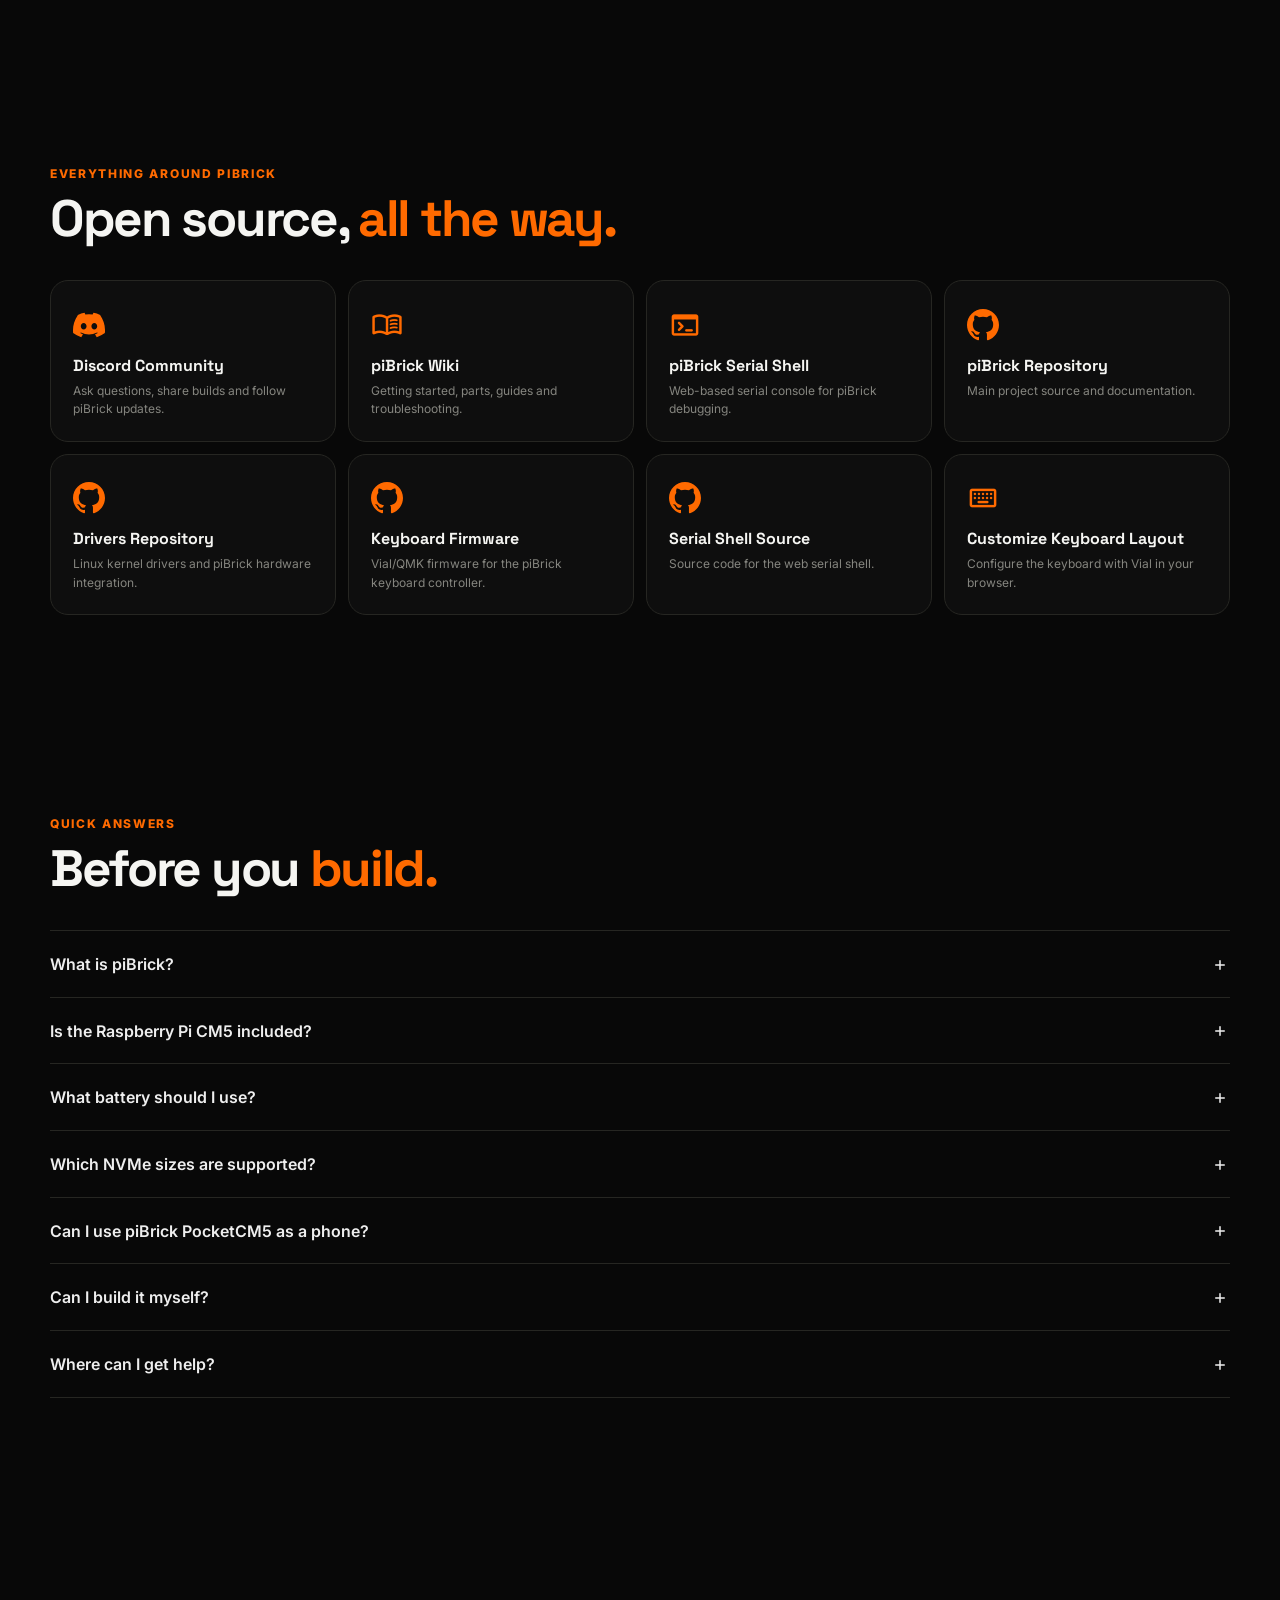
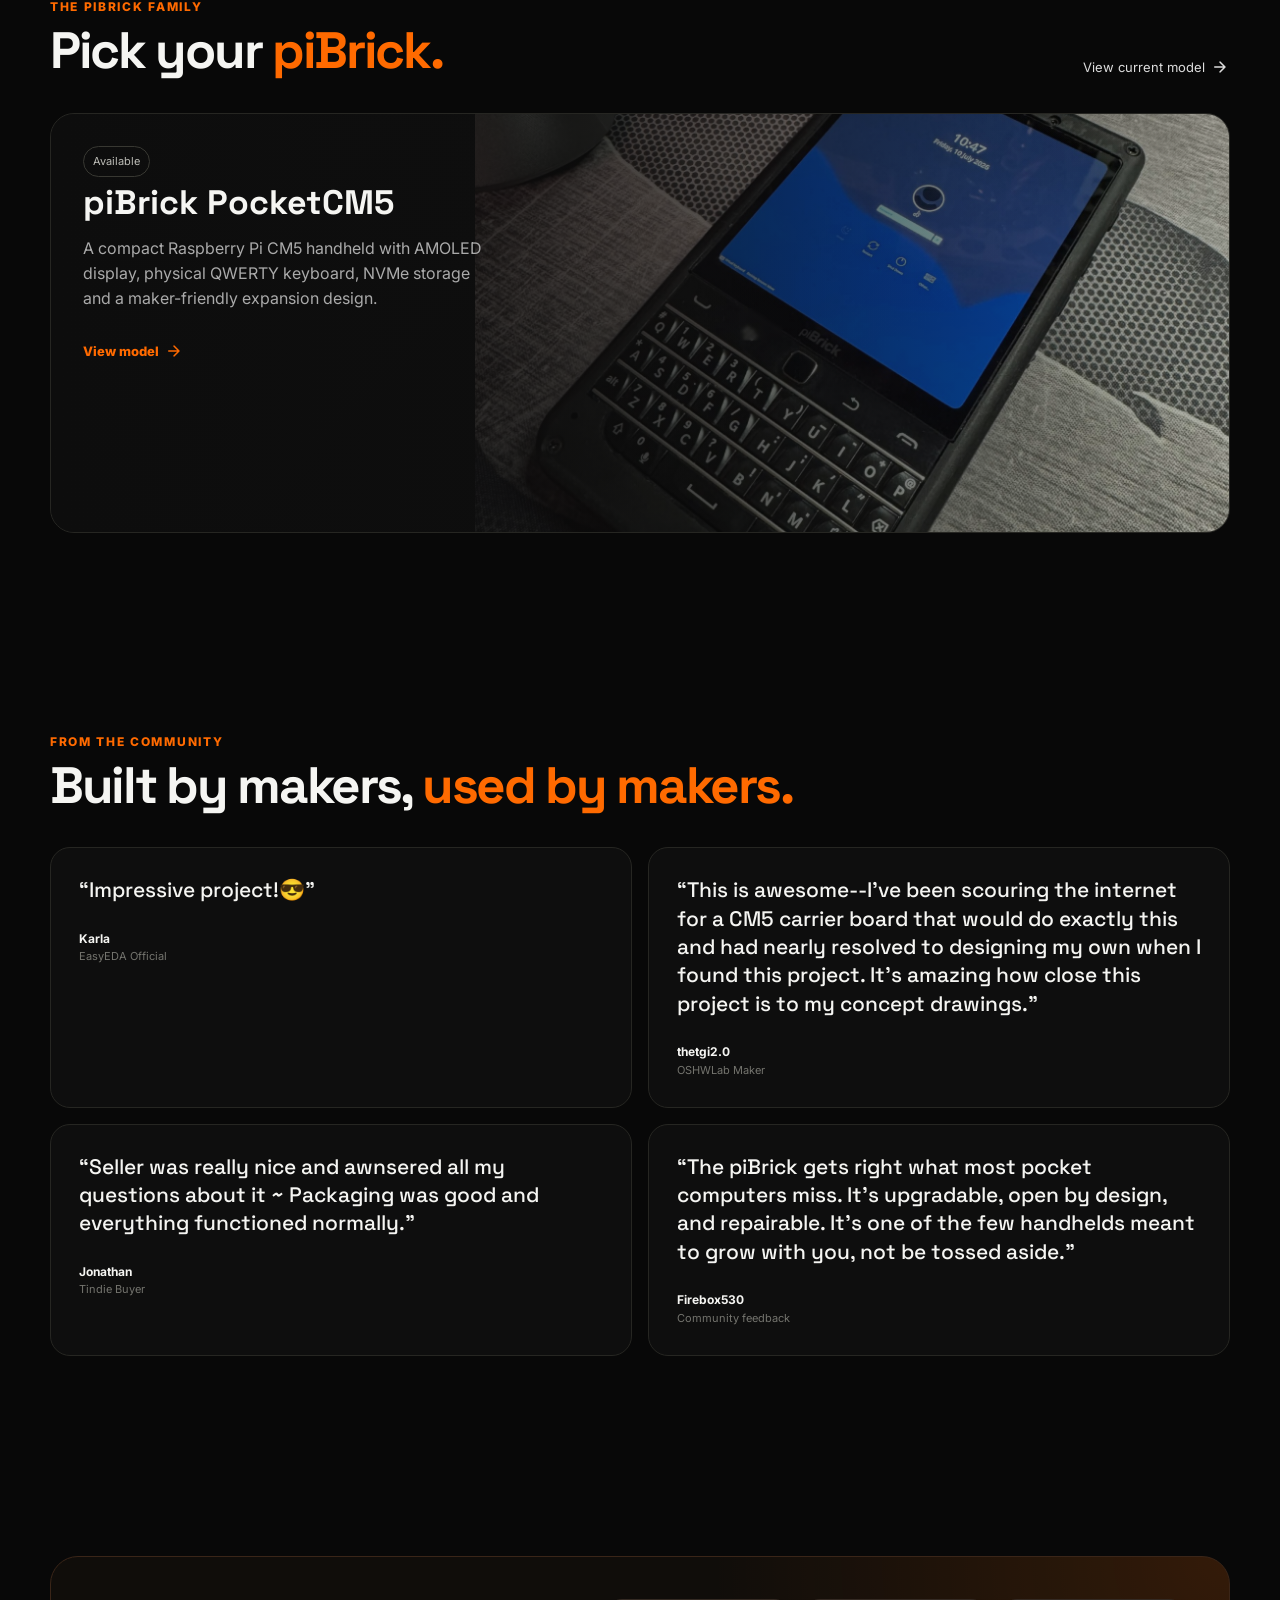
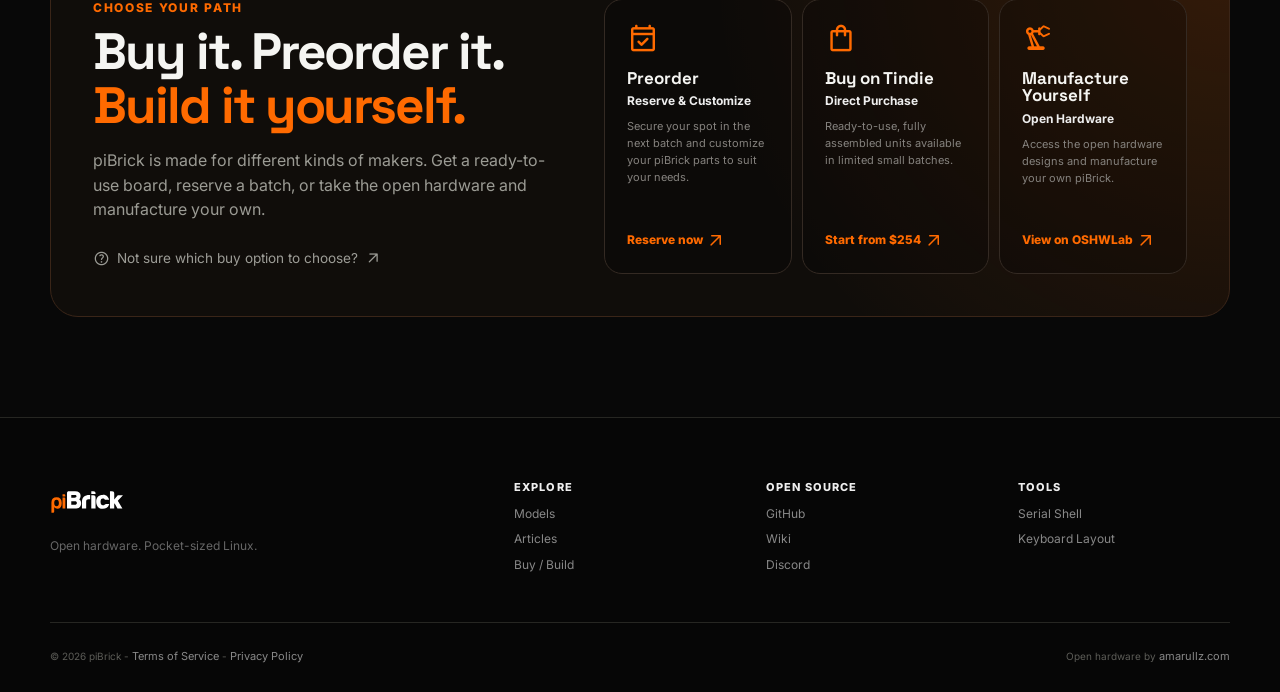
==== commit 202d0628: "feat: add Open Graph and Twitter meta tags for improved social sharing; include new og image" ====
--- a/index.html
+++ b/index.html
@@ -4,11 +4,28 @@
     <meta charset="utf-8" />
     <meta name="viewport" content="width=device-width, initial-scale=1" />
     <meta name="theme-color" content="#0b0b0b" />
-    <meta
-      name="description"
-      content="piBrick — open hardware, pocket-sized Linux."
-    />
     <title>piBrick — Open Hardware, Pocket-sized Linux</title>
+    <meta name="description" content="Open-source handheld computers powered by Raspberry Pi CM5. Explore piBrick PocketCM5, Slide, hardware designs, and maker resources." />
+
+    <link rel="canonical" href="https://pibrick.net/" />
+
+    <!-- Open Graph -->
+    <meta property="og:type" content="website" />
+    <meta property="og:site_name" content="piBrick" />
+    <meta property="og:title" content="piBrick — Open Hardware, Pocket-sized Linux" />
+    <meta property="og:description" content="Open-source handheld computers powered by Raspberry Pi CM5. Explore piBrick PocketCM5, Slide, hardware designs, and maker resources." />
+    <meta property="og:url" content="https://pibrick.net/" />
+    <meta property="og:image" content="https://pibrick.net/assets/images/pibrick-og.jpg" />
+    <meta property="og:image:width" content="1200" />
+    <meta property="og:image:height" content="630" />
+    <meta property="og:image:alt" content="piBrick open-source handheld Linux computers" />
+
+    <!-- Twitter / X -->
+    <meta name="twitter:card" content="summary_large_image" />
+    <meta name="twitter:title" content="piBrick — Open Hardware, Pocket-sized Linux" />
+    <meta name="twitter:description" content="Open-source handheld computers powered by Raspberry Pi CM5. Explore piBrick PocketCM5, Slide, hardware designs, and maker resources." />
+    <meta name="twitter:image" content="https://pibrick.net/assets/images/pibrick-og.jpg" />
+
     <link rel="icon" href="assets/images/pibrick-logo.svg" />
     <link rel="preconnect" href="https://fonts.googleapis.com" />
     <link rel="preconnect" href="https://fonts.gstatic.com" crossorigin />
--- a/assets/css/style.css
+++ b/assets/css/style.css
@@ -780,6 +780,13 @@
   background: #0e0e0e;
   cursor: zoom-in;
 }
+.board-map-image{
+  cursor: zoom-in;
+  transition: transform 0.2s ease;
+}
+.board-map-image:hover{
+  transform: scale(1.02);
+}
 .gallery-item img {
   width: 100%;
   height: 230px;
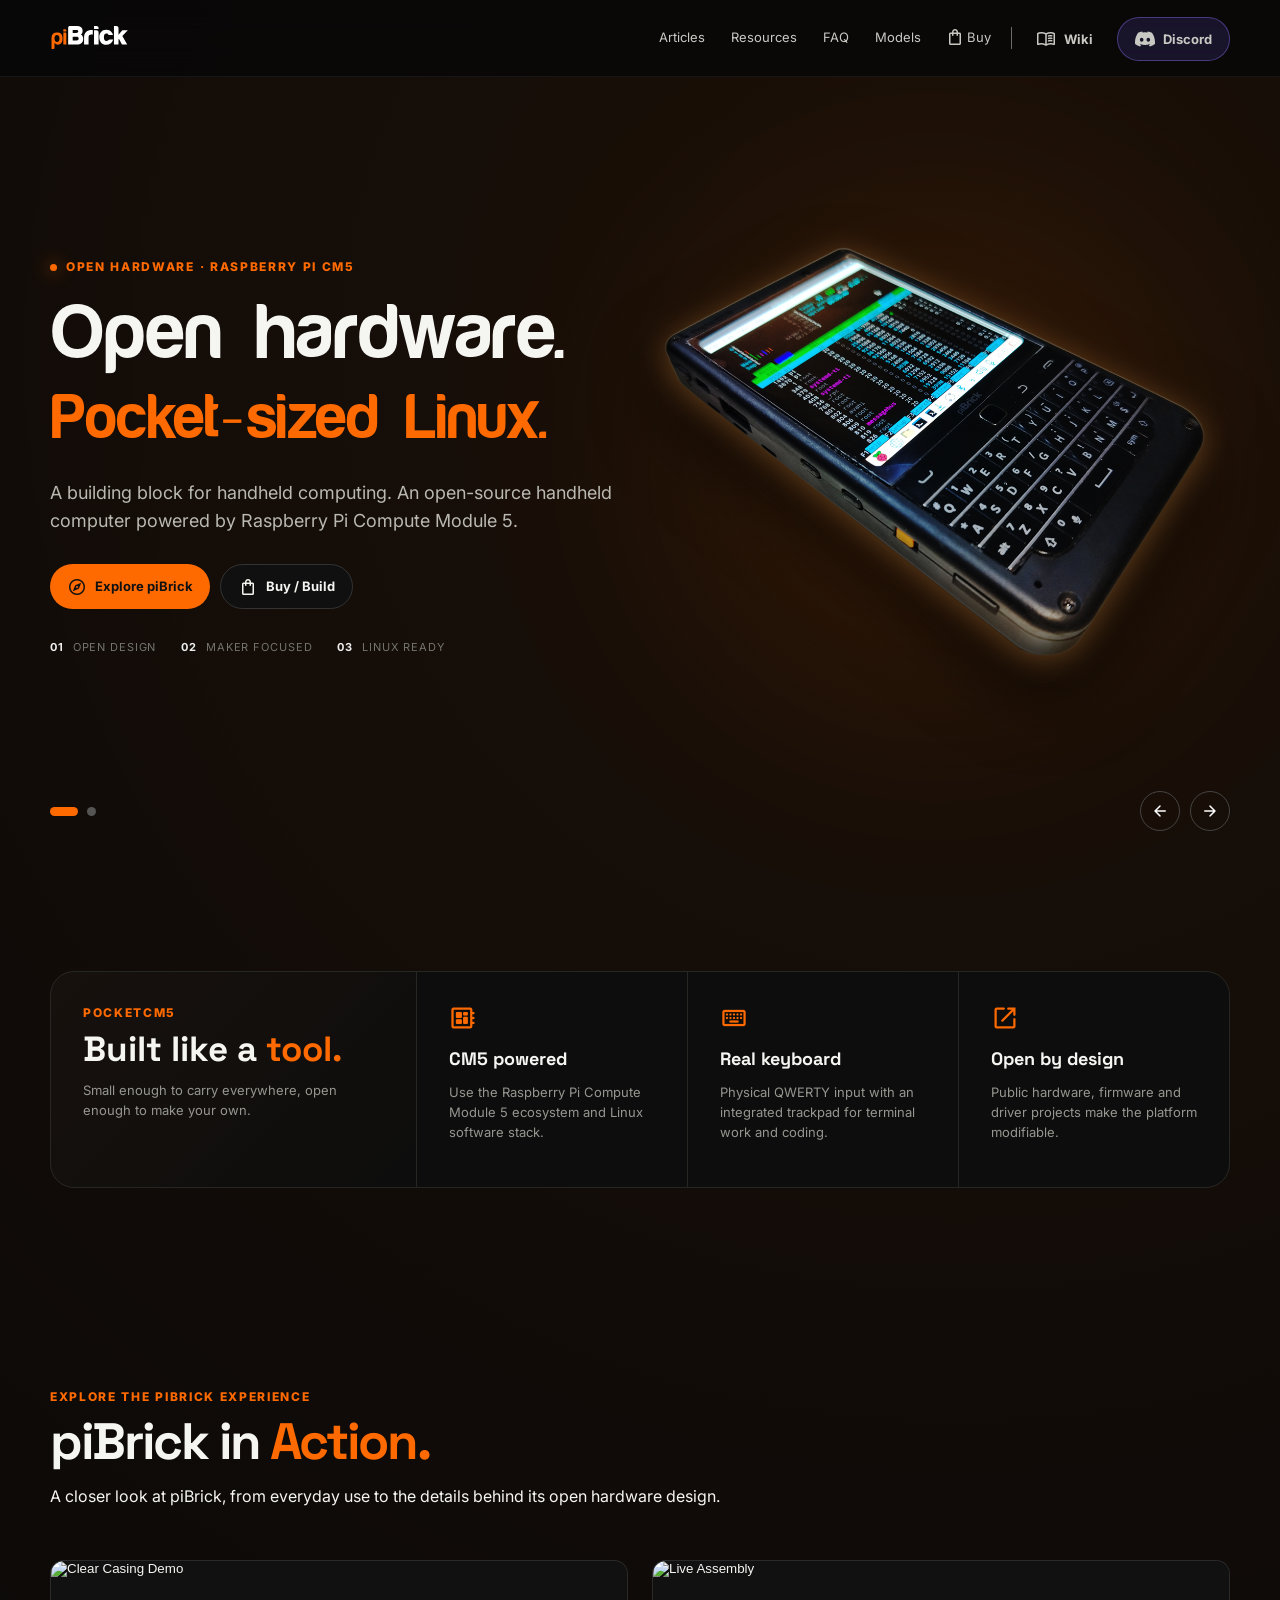
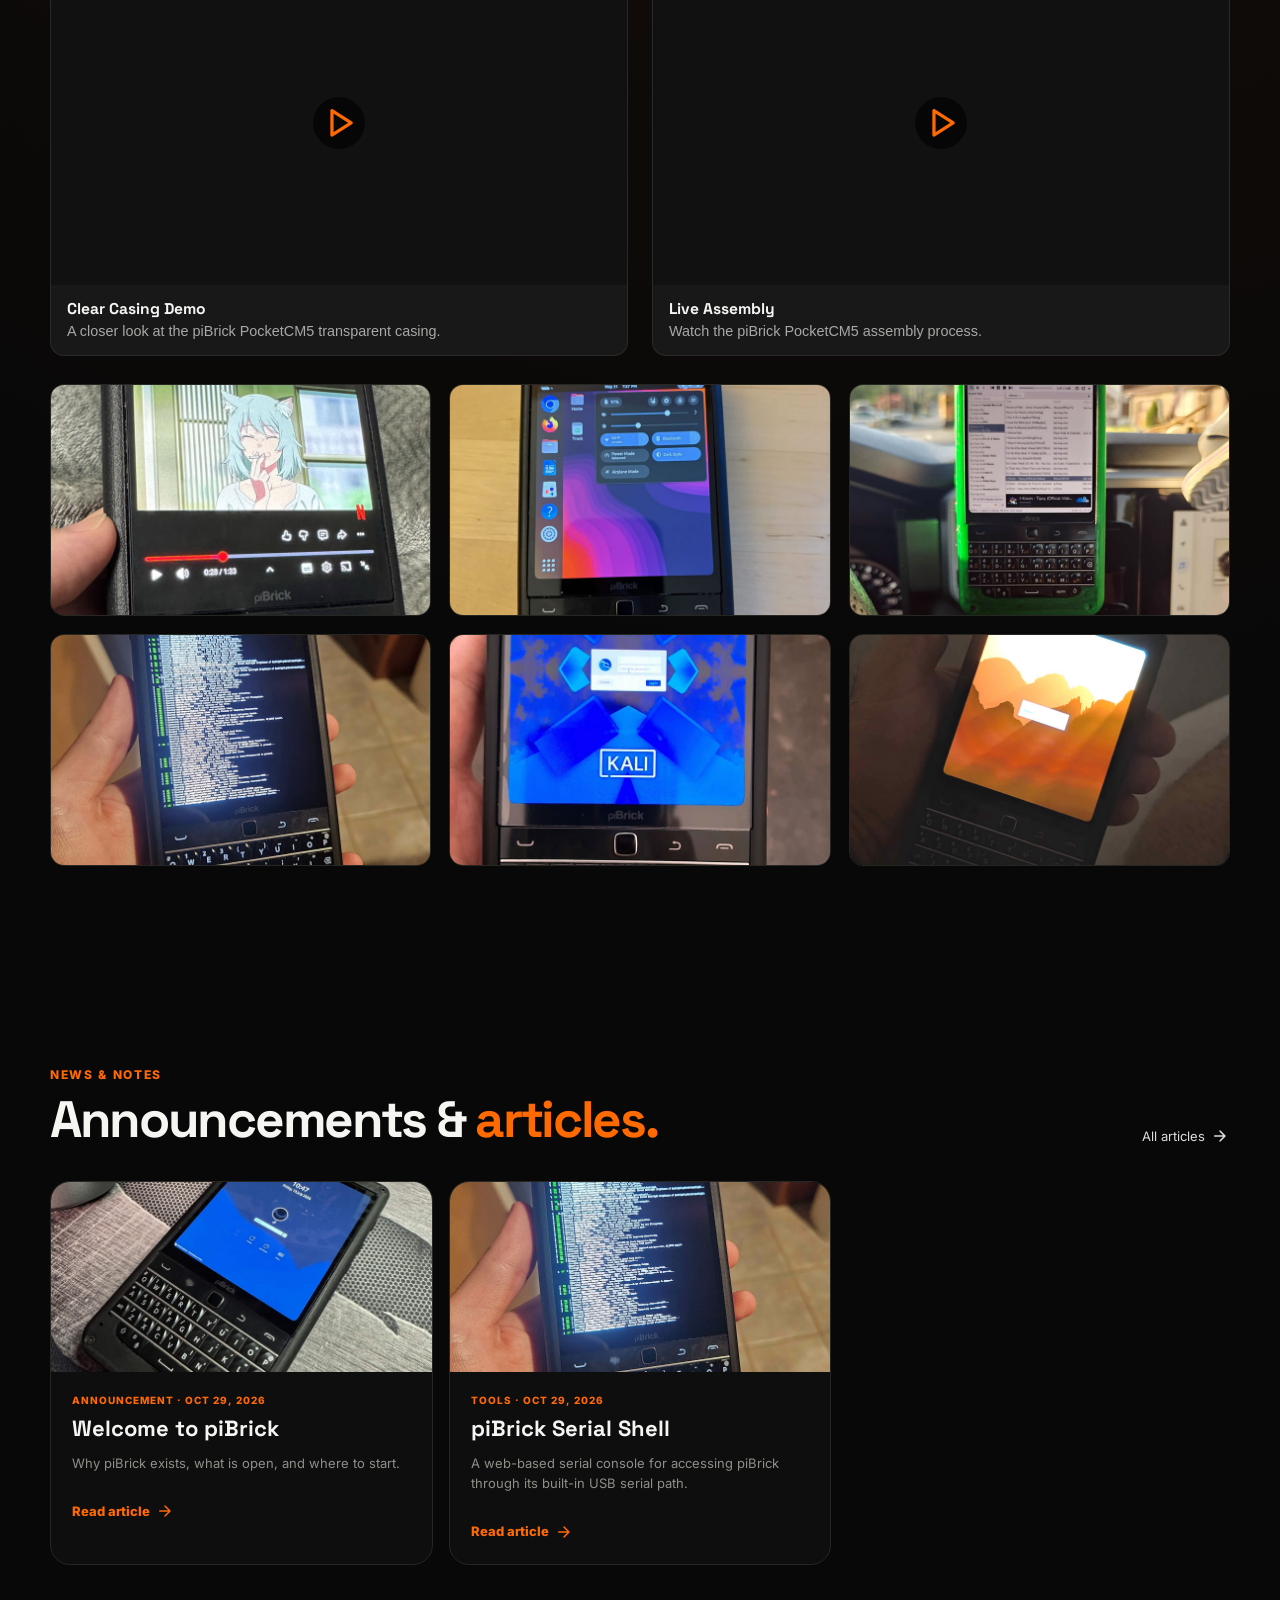
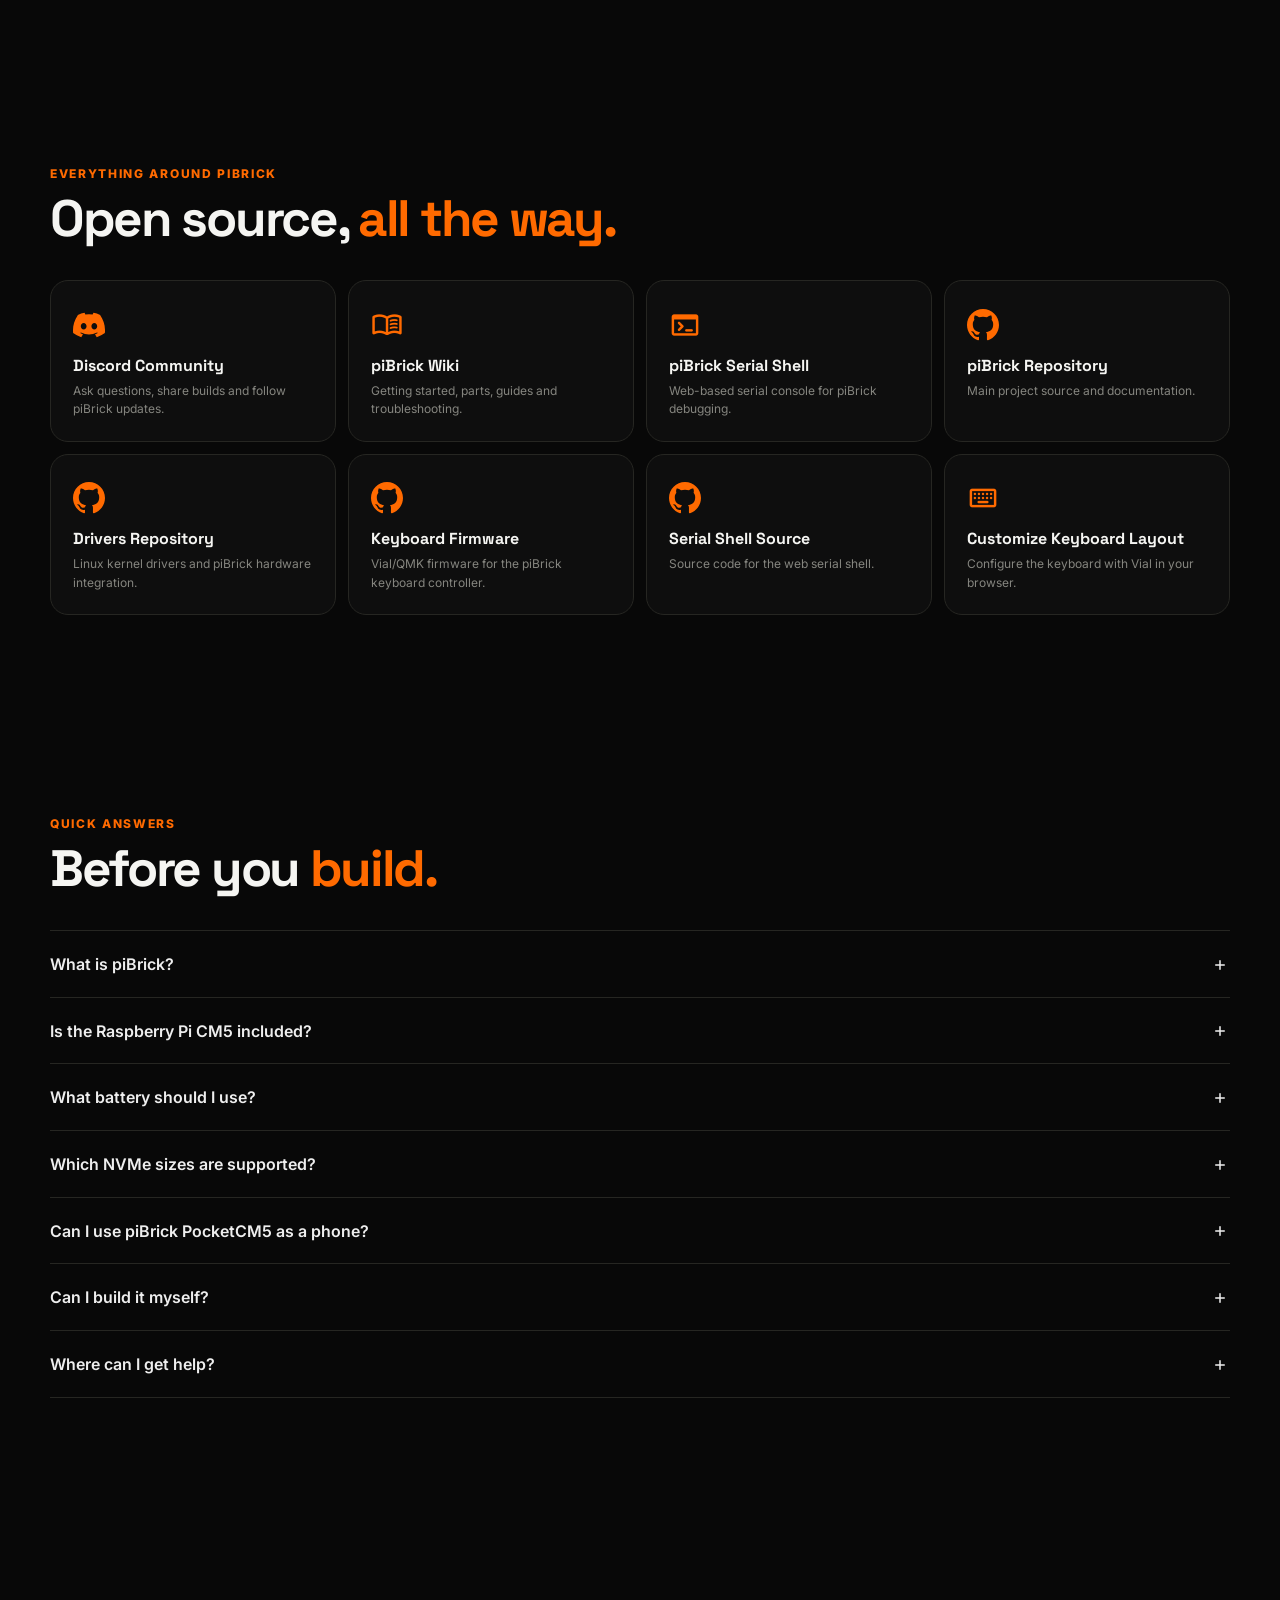
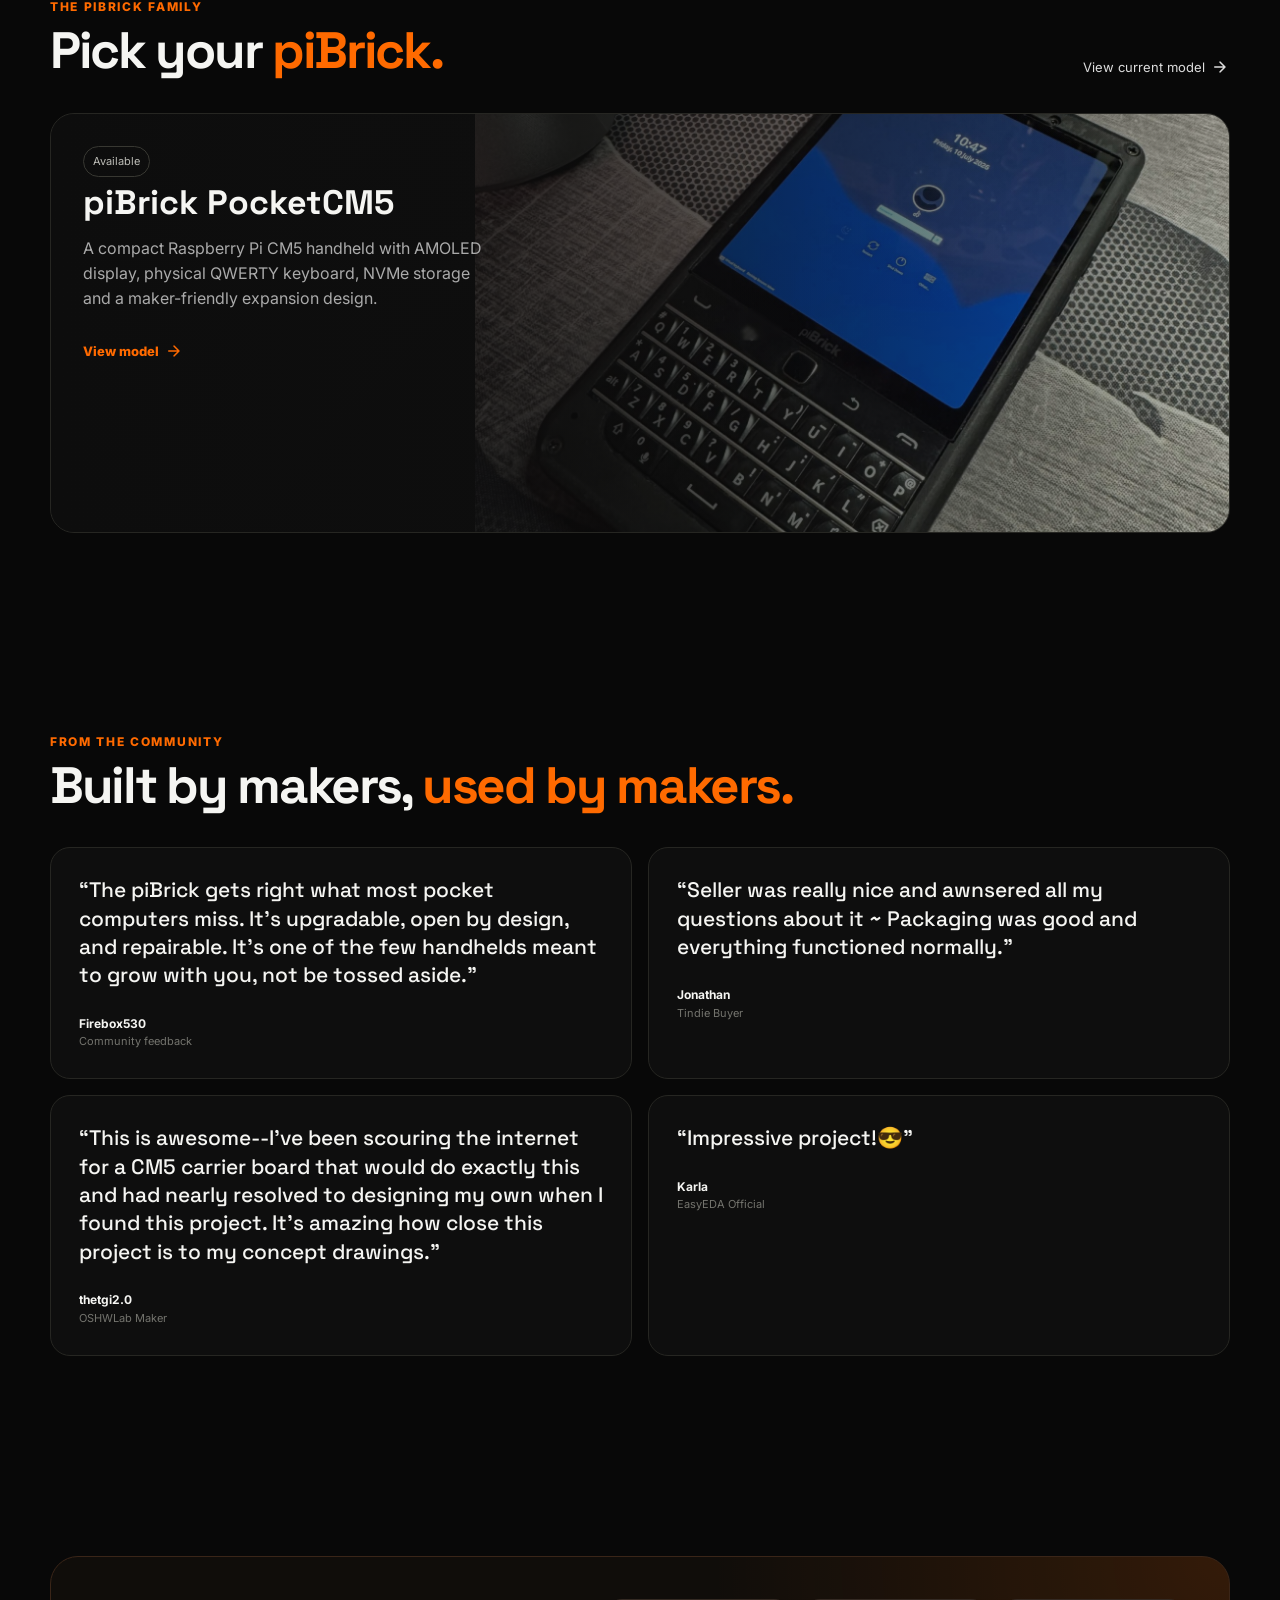
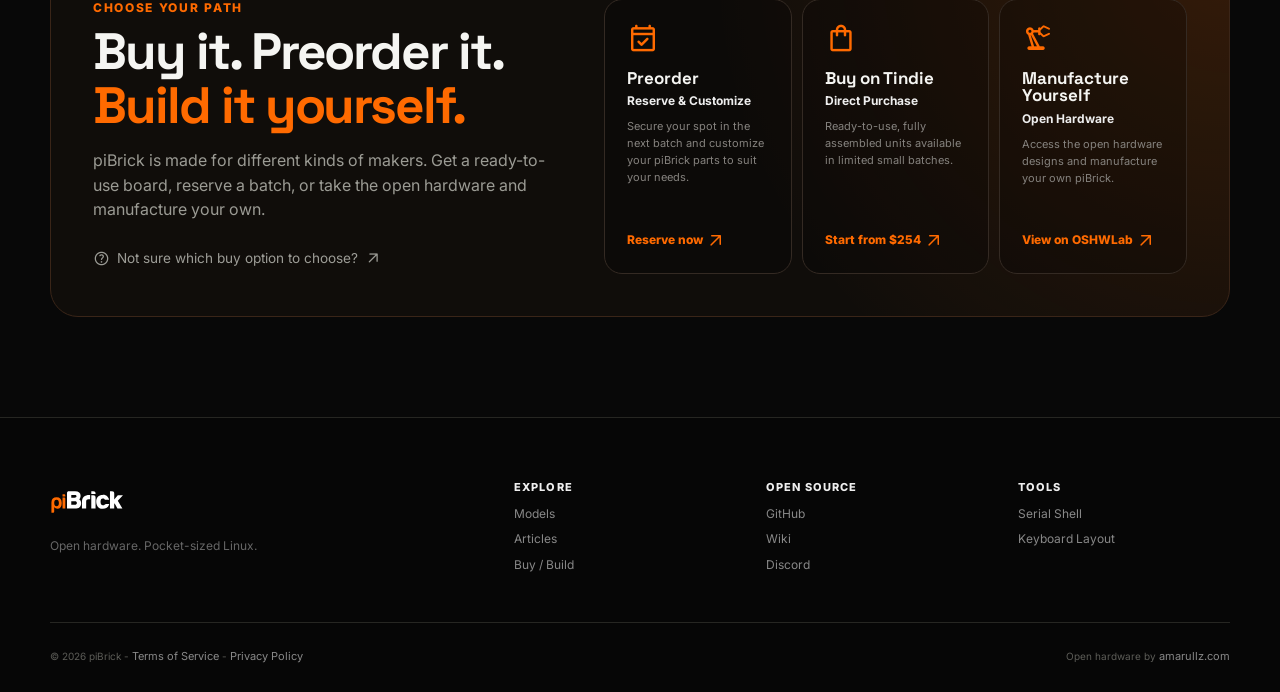
==== commit 6989e9c5: "Add 3D exploded viewer and update app.js version - Introduced new 3D exploded viewer for the piBrick" ====
--- a/index.html
+++ b/index.html
@@ -255,6 +255,6 @@
       <!-- Navigation buttons are created by openLightbox() -->
     </div>
 
-    <script src="assets/js/app.js?v1"></script>
+    <script src="assets/js/app.js?v2"></script>
   </body>
 </html>
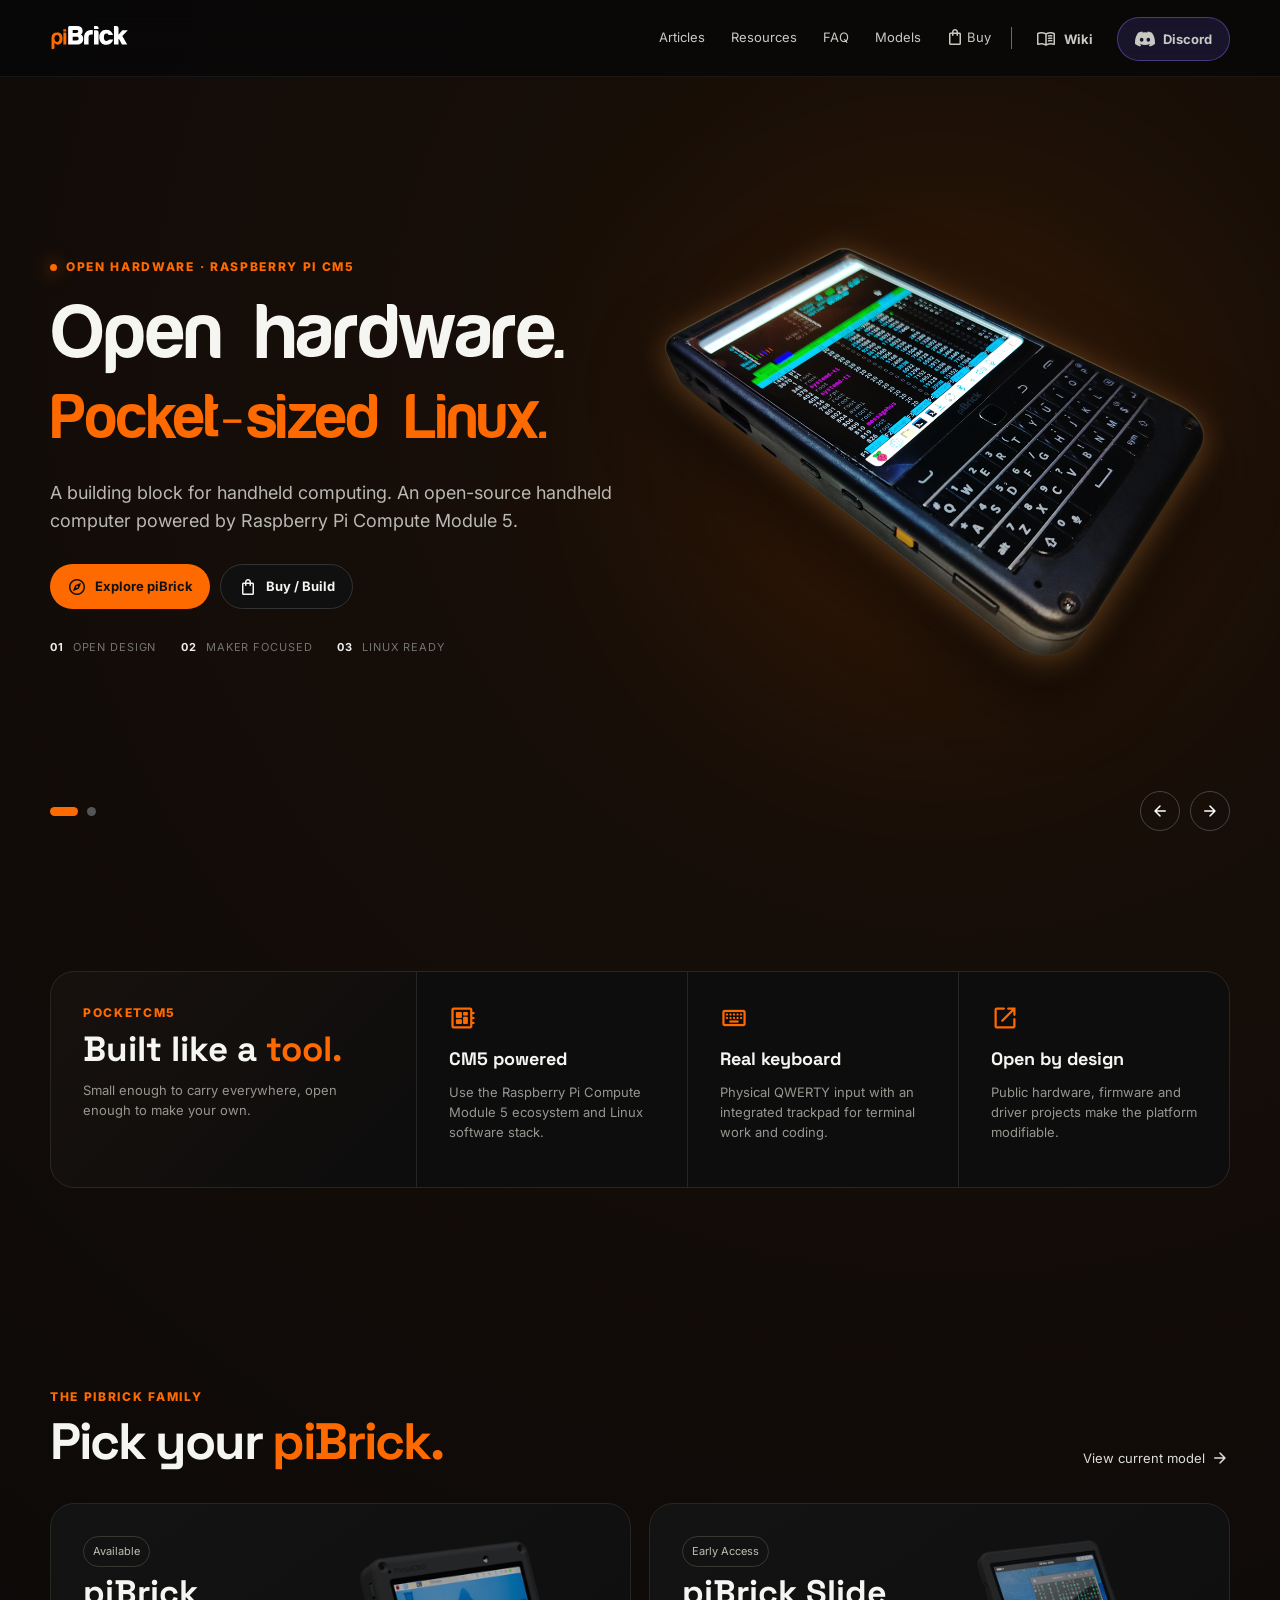
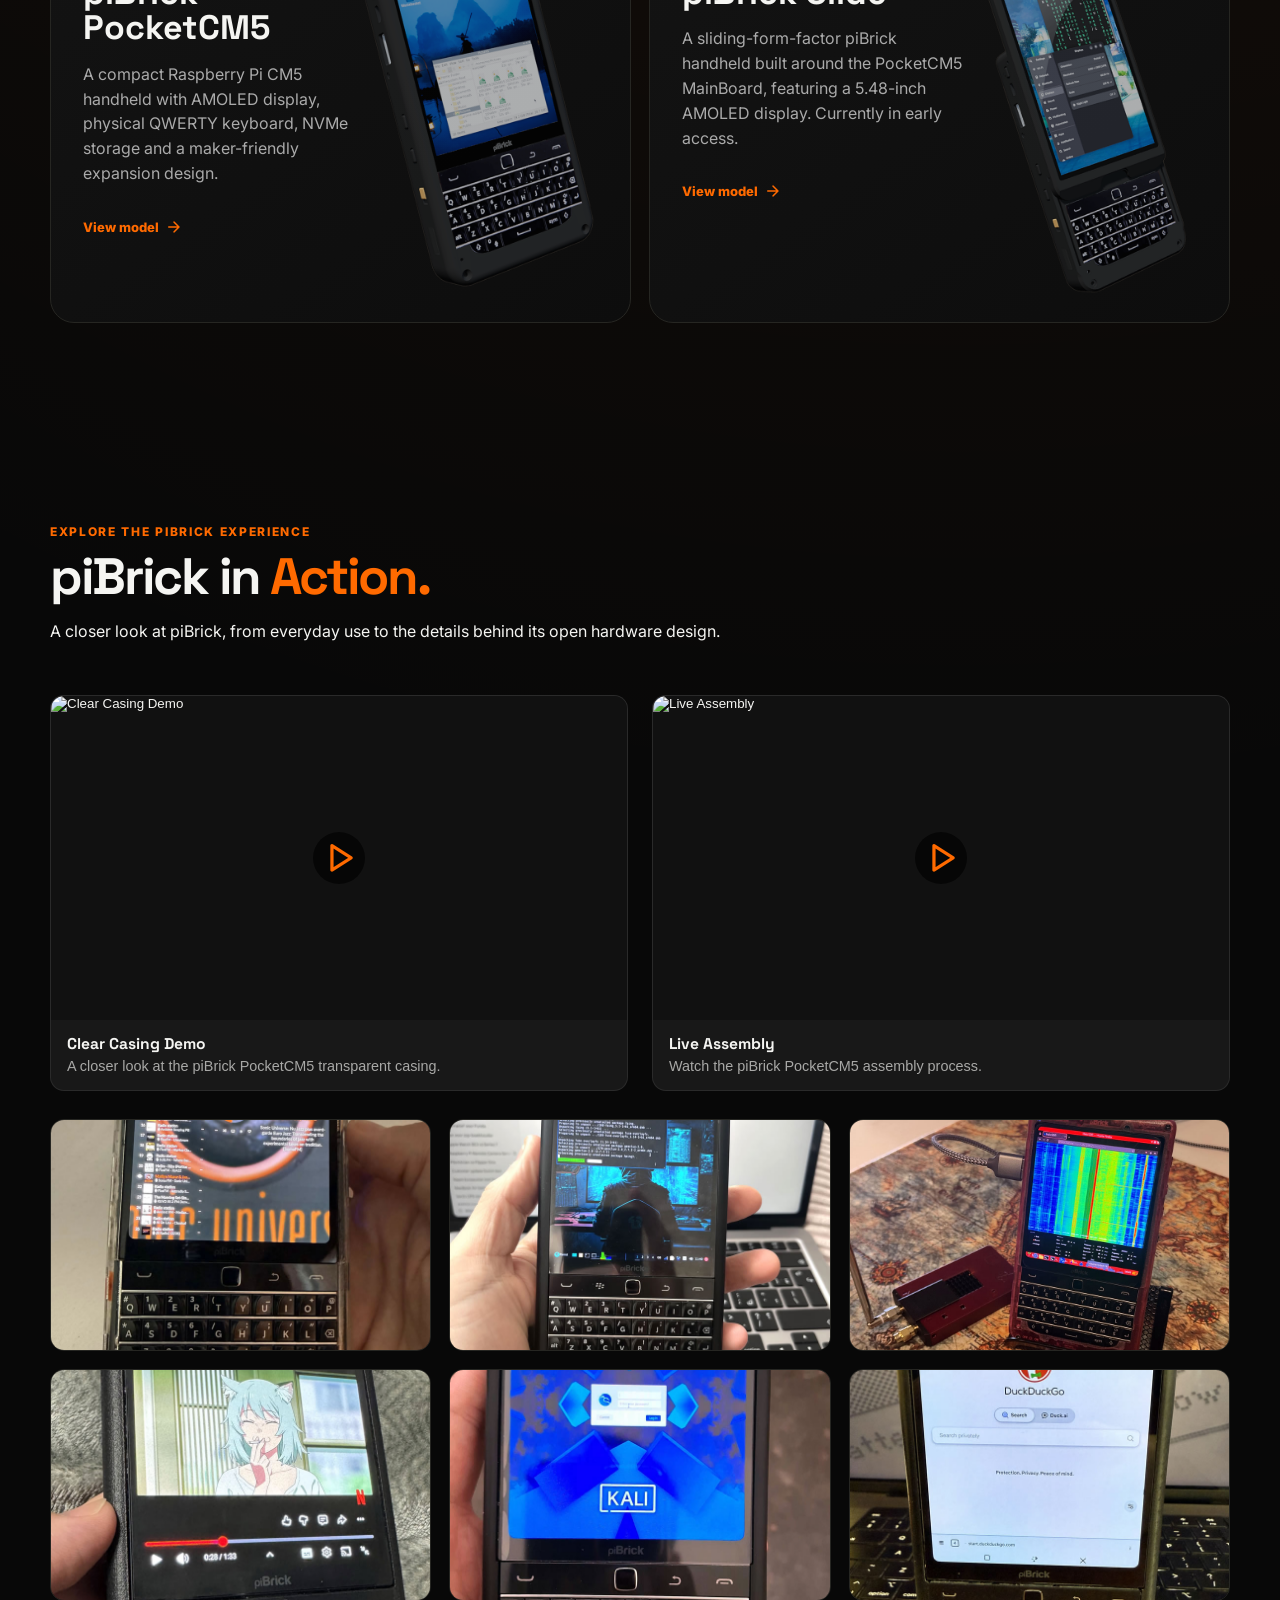
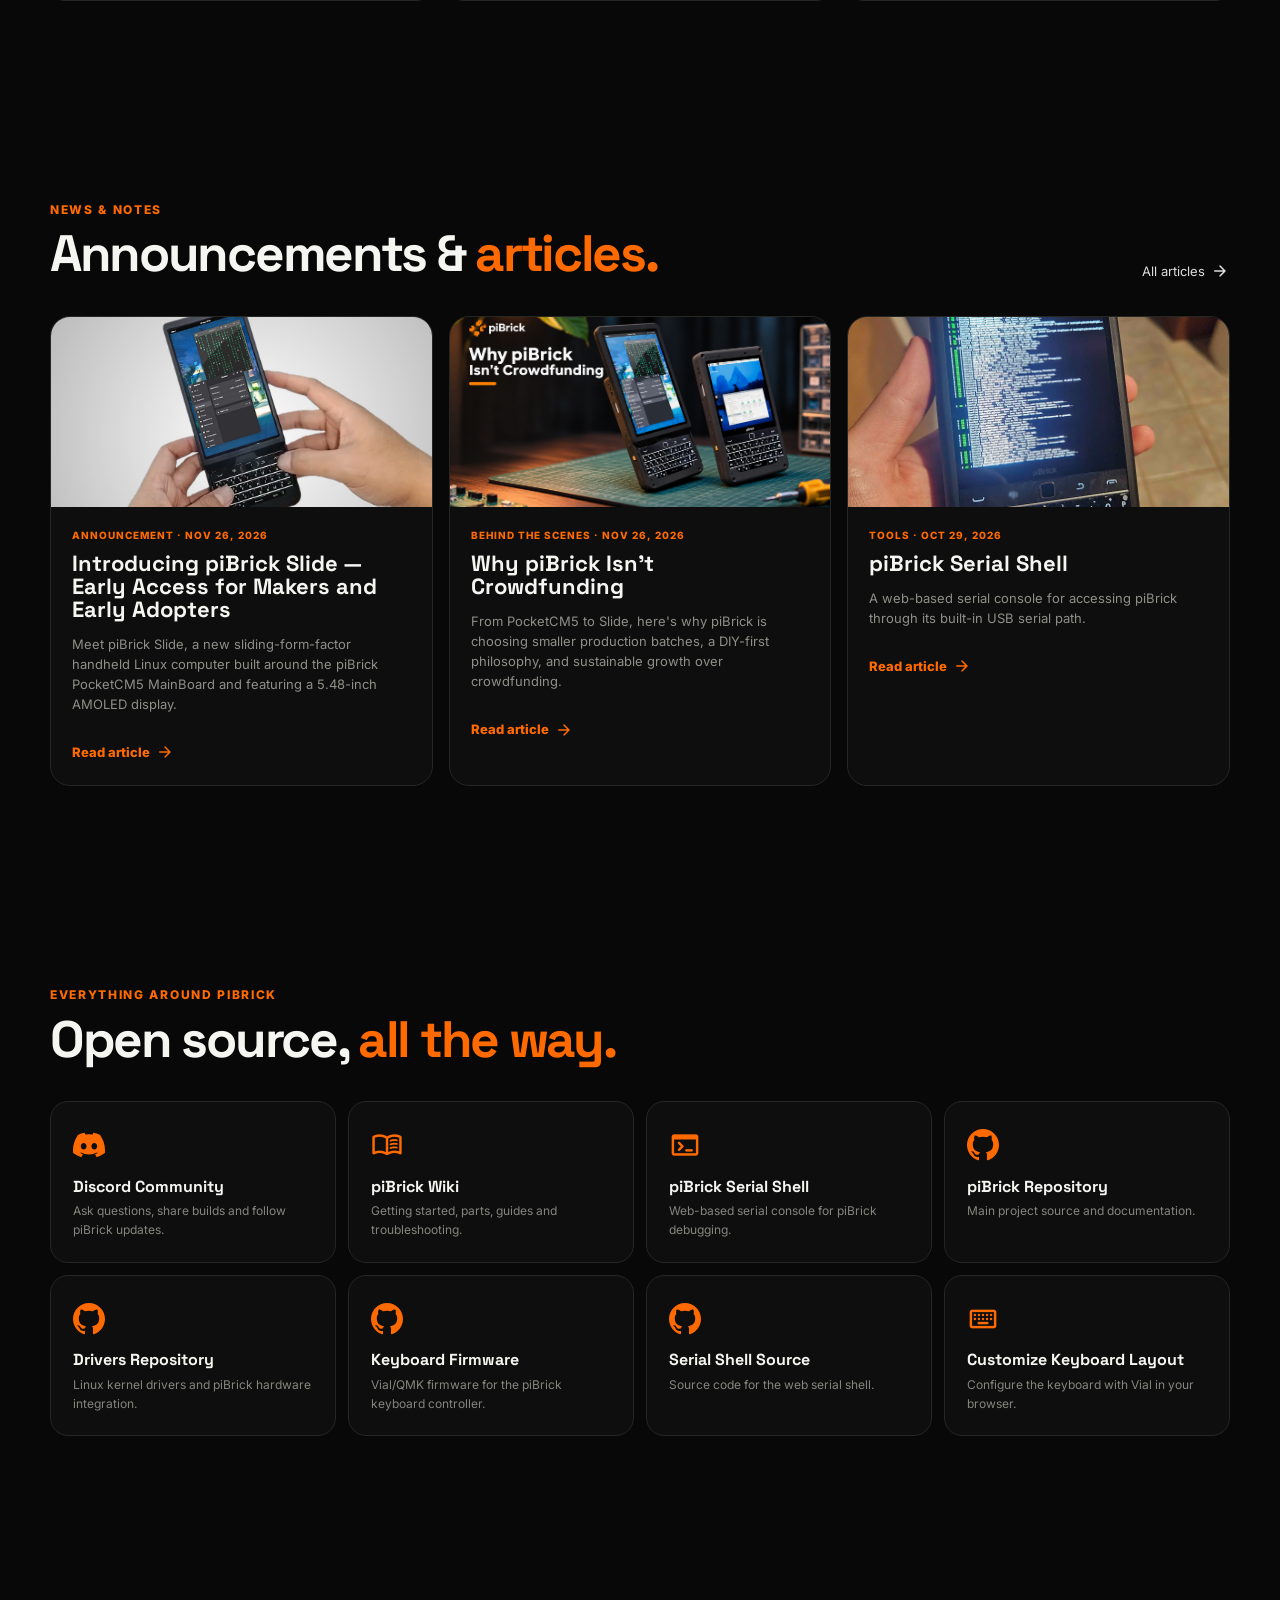
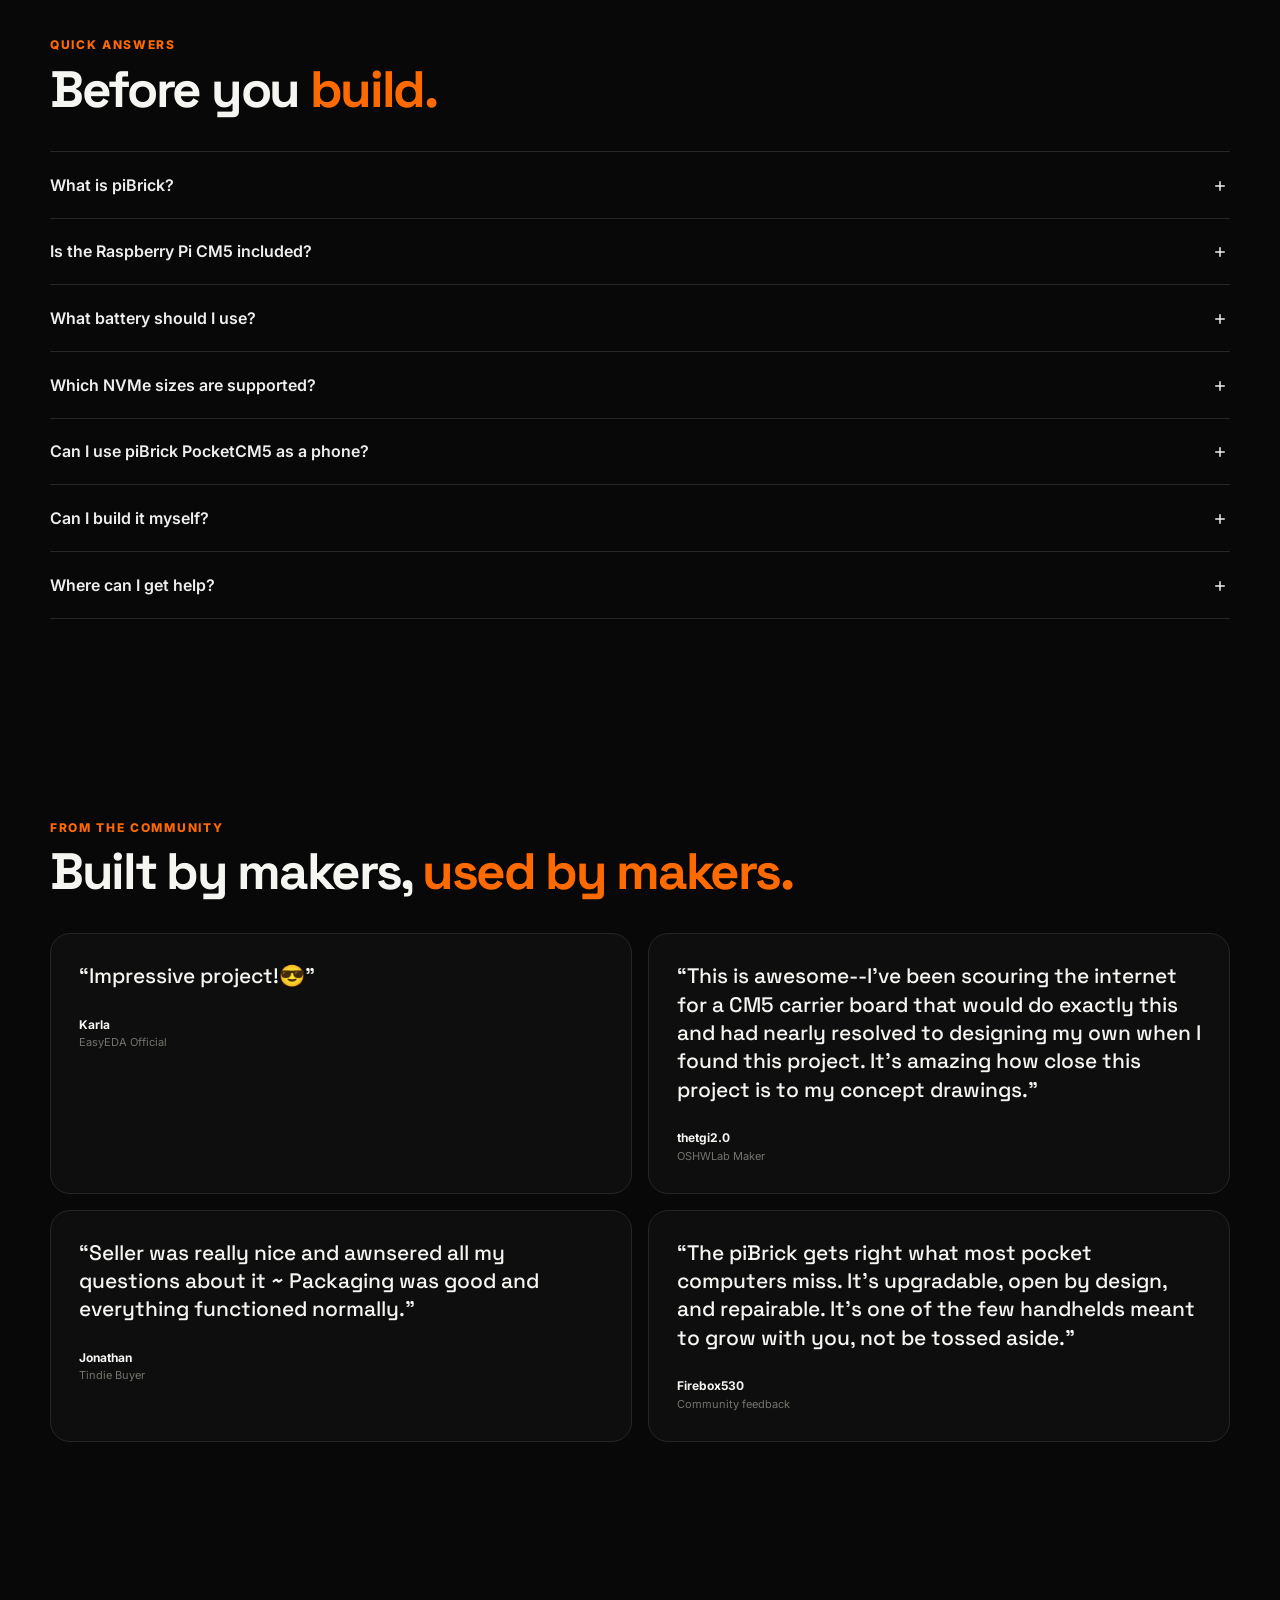
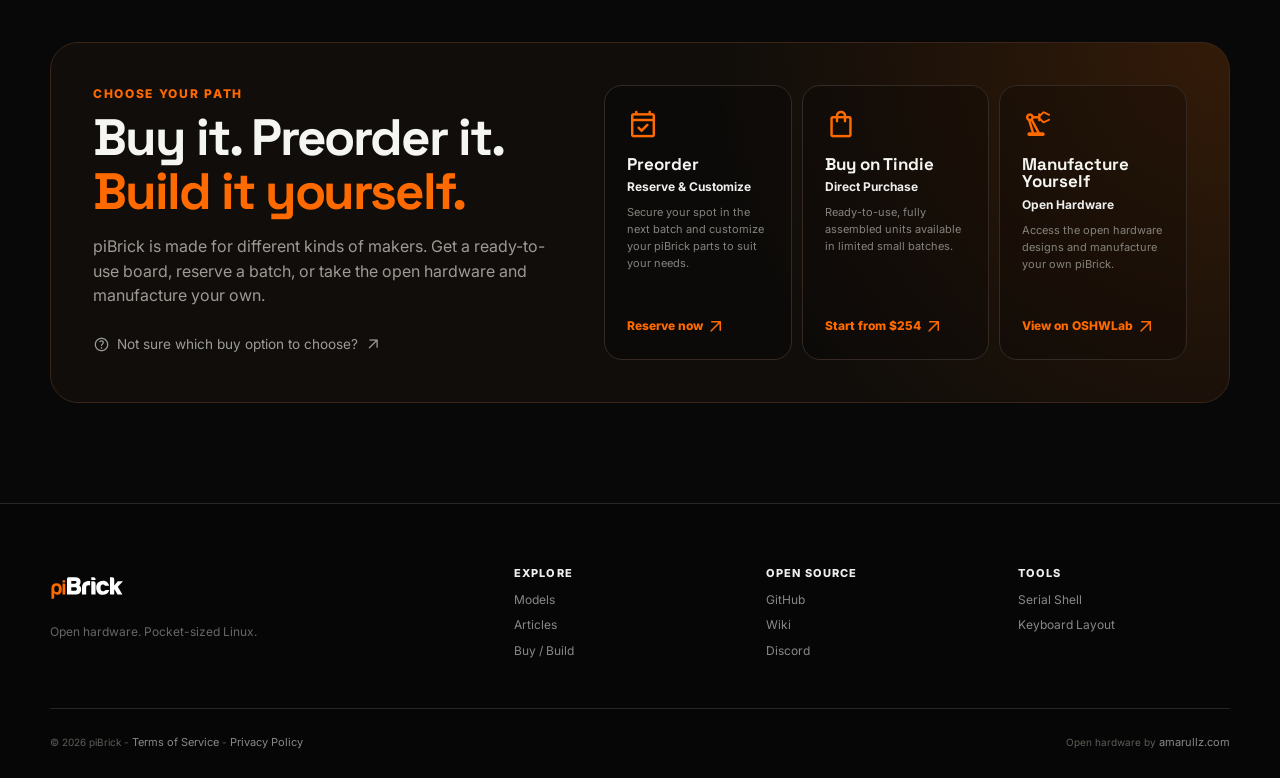
==== commit 64611a6f: "feat: introduce piBrick Slide with early access announcement and updated model details" ====
--- a/index.html
+++ b/index.html
@@ -132,6 +132,22 @@
         </div>
       </section>
 
+      <section class="models section-pad" id="models">
+        <div class="container">
+          <div class="section-head">
+            <div>
+              <div class="kicker">The piBrick family</div>
+              <h2>Pick your <span>piBrick.</span></h2>
+            </div>
+            <a class="text-link" href="model.html?id=pocketcm5"
+              >View current model
+              <span class="material-symbols-rounded">arrow_forward</span></a
+            >
+          </div>
+          <div id="modelCards" class="model-grid"></div>
+        </div>
+      </section>
+
       <section class="section-pad" id="homeVideosSection">
         <div class="container">
           <div class="section-head">
@@ -184,22 +200,6 @@
             </div>
           </div>
           <div id="questionsList" class="accordion"></div>
-        </div>
-      </section>
-
-      <section class="models section-pad" id="models">
-        <div class="container">
-          <div class="section-head">
-            <div>
-              <div class="kicker">The piBrick family</div>
-              <h2>Pick your <span>piBrick.</span></h2>
-            </div>
-            <a class="text-link" href="model.html?id=pocketcm5"
-              >View current model
-              <span class="material-symbols-rounded">arrow_forward</span></a
-            >
-          </div>
-          <div id="modelCards" class="model-grid"></div>
         </div>
       </section>
 
--- a/assets/css/style.css
+++ b/assets/css/style.css
@@ -291,7 +291,7 @@
 }
 .model-grid {
   display: grid;
-  grid-template-columns: repeat(1, 1fr);
+  grid-template-columns: repeat(2, 1fr);
   gap: 18px;
 }
 .model-card {
@@ -314,19 +314,24 @@
   content: "";
   position: absolute;
   inset: 0;
-  background: linear-gradient(
+  /* background: linear-gradient(
     90deg,
     #0d0d0d 0%,
     rgba(13, 13, 13, 0.75) 42%,
     rgba(13, 13, 13, 0.05) 100%
-  );
+  ); */
 }
 .model-card-image img {
   height: 100%;
   width: 64%;
-  object-fit: cover;
+  object-fit: contain;
   object-position: center;
   opacity: 0.75;
+  transition: transform 0.2s ease;
+}
+.model-card:hover img{
+  opacity: 1;
+  transform: scale(1.02) translateY(-5px);
 }
 .model-card-content {
   position: relative;
